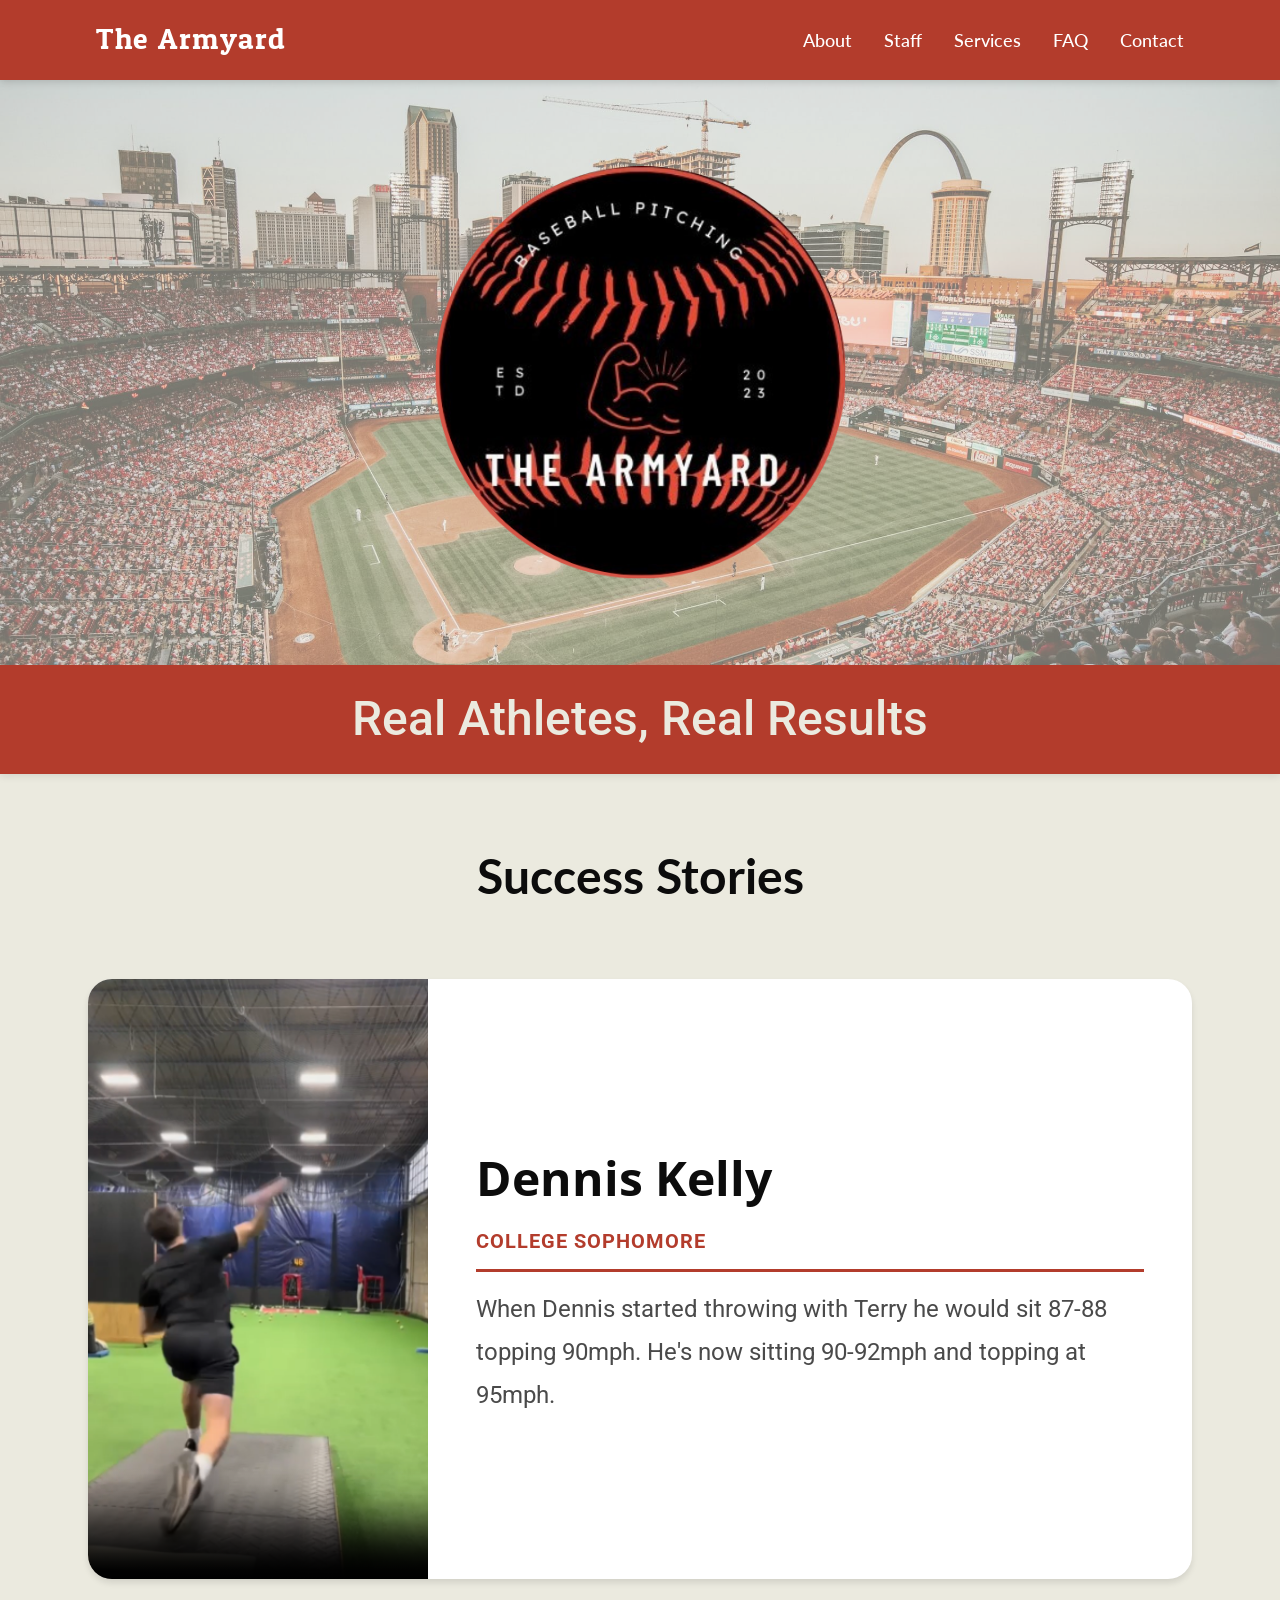
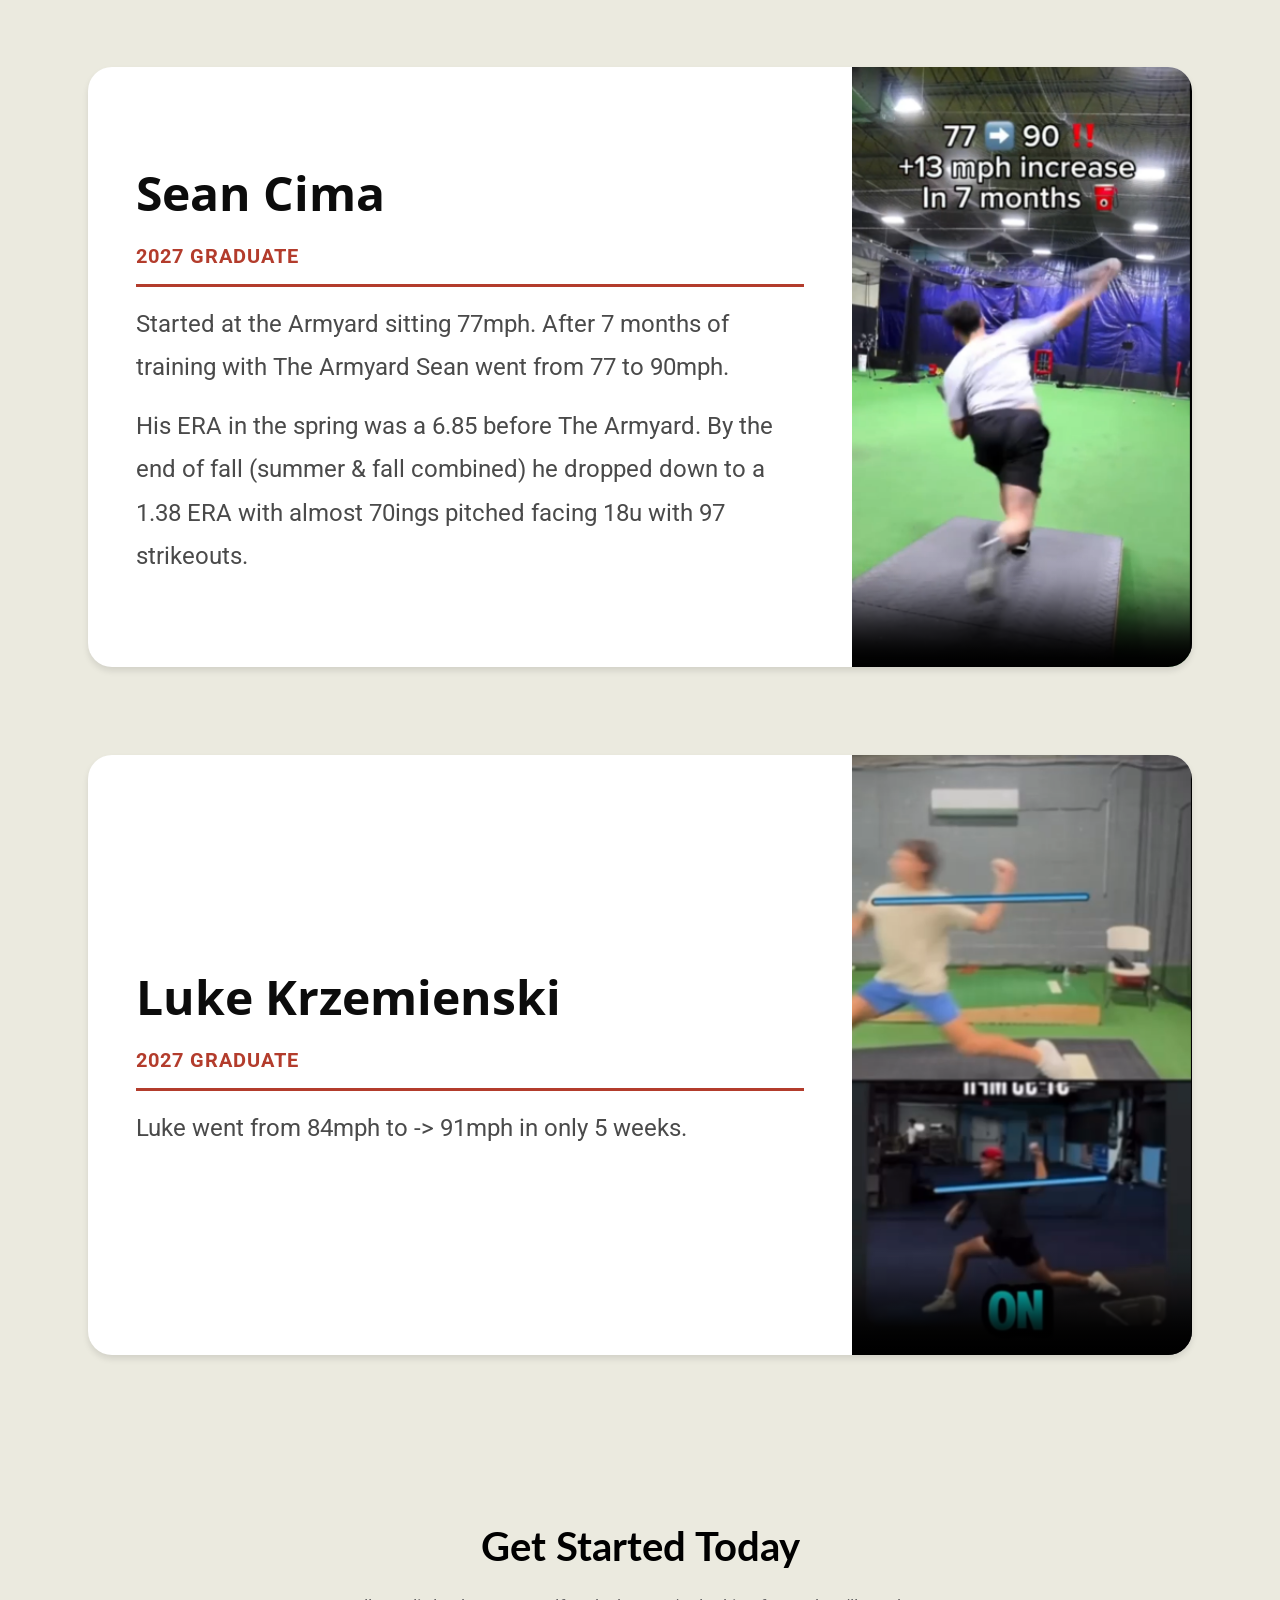
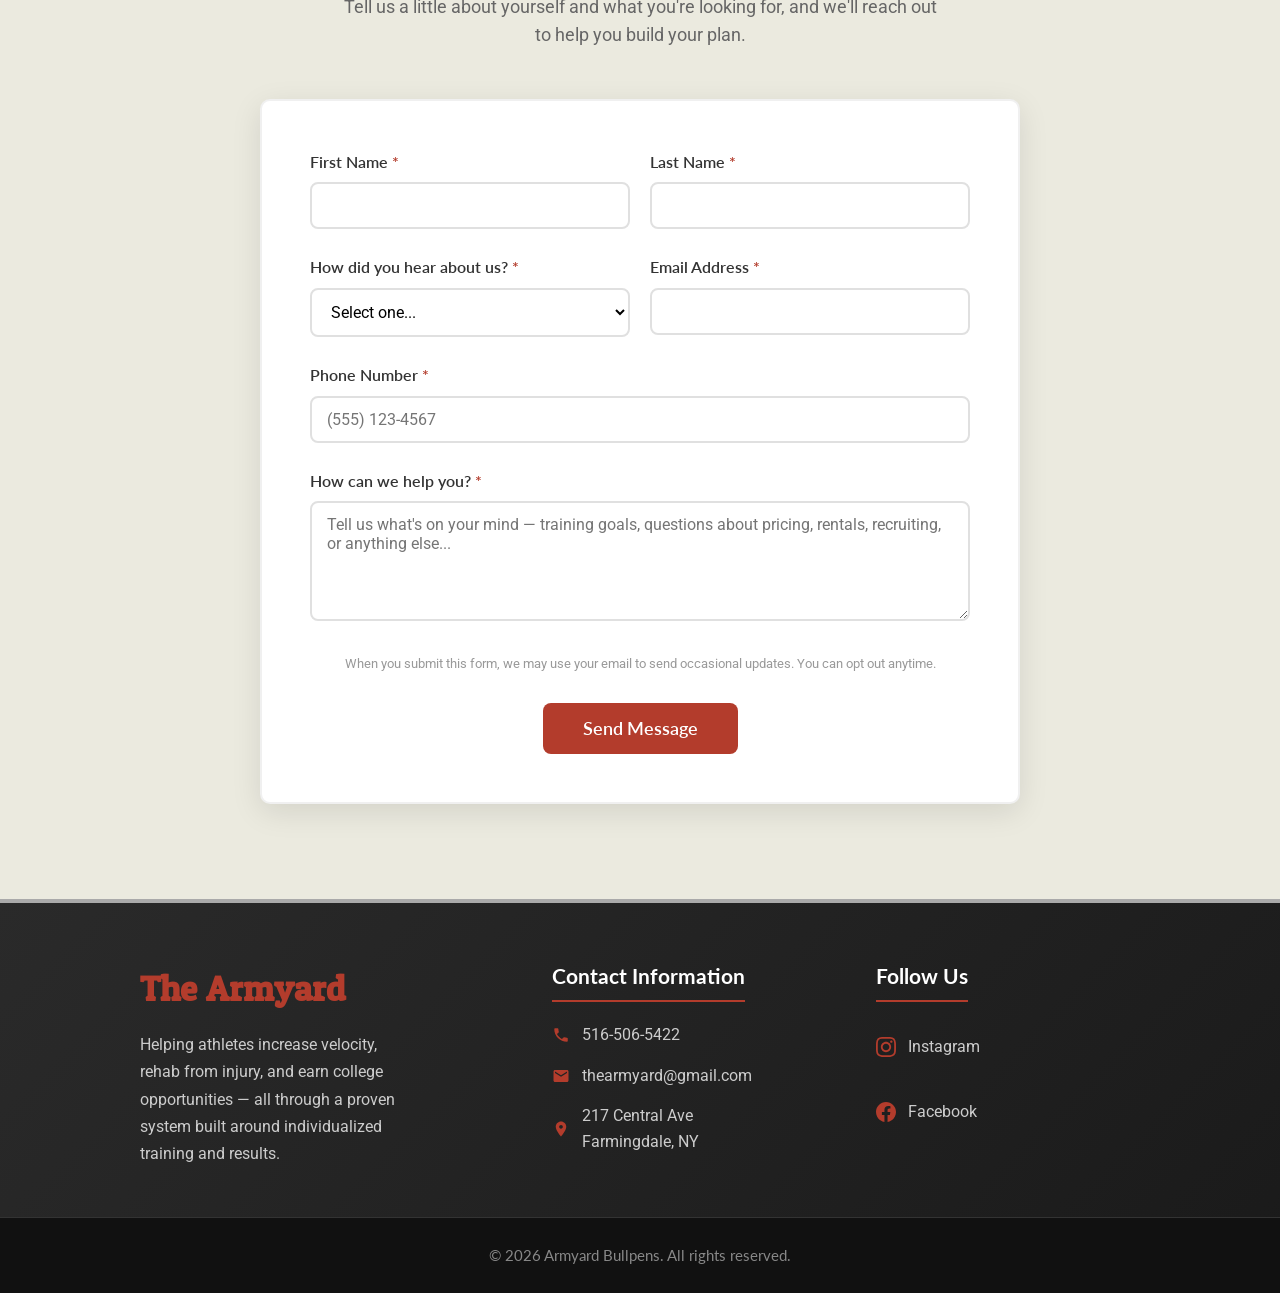
==== index.html @ d5728d70 "updated homepage form to match contact page" ====
<!--
===========================================
HOME PAGE
===========================================
This is your main landing page.

Sections:
1. Hero - Big background image with logo (line 20)
2. Tagline - "Real Athletes, Real Results" (line 35)
3. Success Stories - Video testimonials (line 45)

To edit:
- Change hero background: Edit the background-image URL in styles.css (.hero-section)
- Change logo: Replace /static/images/armyard-logo.png
- Edit success stories: Find the story-card divs below
===========================================
-->

<!DOCTYPE html>
<html lang="en">
<head>
    <meta charset="UTF-8">
    <meta name="viewport" content="width=device-width, initial-scale=1.0">
    <title>The Armyard</title>
    <meta name="description" content="Real Athletes, Real Results - Helping athletes increase velocity, rehab from injury, and earn college opportunities.">
    
    <!-- Favicon -->
    <link rel="icon" type="image/png" href="images/armyard_logo_circle.png">
    <!-- For older browsers -->
    <link rel="shortcut icon" type="image/x-icon" href="images/armyard_logo_circle.png">

    <!-- Google Fonts -->
    <link rel="preconnect" href="https://fonts.googleapis.com">
    <link rel="preconnect" href="https://fonts.gstatic.com" crossorigin>
    <link href="https://fonts.googleapis.com/css2?family=Lato:wght@400;700&family=Open+Sans:wght@400;700&family=Roboto:wght@400;700&family=Odor+Mean+Chey&display=swap" rel="stylesheet">
    
    <!-- Main Stylesheet -->
    <link rel="stylesheet" href="styles.css">
    
</head>
<body>
    <!-- ===========================================
         HEADER / NAVIGATION
         =========================================== -->
    <header class="header">
        <div class="header-container">
            <!-- Logo - Click to go home -->
            <a href="/" class="header-logo">
                <span class="header-logo-text">The Armyard</span>
            </a>
            
            <!-- Mobile Menu Button (hamburger) -->
            <button class="mobile-menu-btn" id="mobile-menu-btn" aria-label="Toggle menu">
                <span class="hamburger-line"></span>
                <span class="hamburger-line"></span>
                <span class="hamburger-line"></span>
            </button>
            
            <!-- Navigation Links -->
            <nav class="nav-menu" id="nav-menu">
                
                <a href="/" class="nav-link-home active">Home</a>
                <a href="/about" class="nav-link">About</a>
                <a href="/staff" class="nav-link">Staff</a>
                <a href="/services" class="nav-link">Services</a>
                <a href="/faqs" class="nav-link">FAQ</a>
                <a href="/contact" class="nav-link">Contact</a>
            </nav>
        </div>
    </header>

    <main>
        <!-- ===========================================
         HERO SECTION
         Big background image with centered logo
         =========================================== -->
        <section class="hero-section">
            <div class="hero-background"></div>
            <div class="hero-content">
                <img 
                    src="images/armyard_logo_circle.png" 
                    alt="The Armyard Logo" 
                    class="hero-logo"
                >
            </div>
        </section>

        <!-- ===========================================
            TAGLINE SECTION
            =========================================== -->
        <section class="tagline-section">
            <h2 class="tagline">Real Athletes, Real Results</h2>
        </section>

        <!-- ===========================================
            SUCCESS STORIES
            Video testimonials from athletes
            =========================================== -->
        <section class="success-stories">
            <h2 class="section-title">Success Stories</h2>
            
            <!-- STORY CARD 1 - Dennis Kelly -->
            <article class="story-card">
                <!-- Video (9:16 vertical format) -->
                <div class="story-video">
                    <div class="story-video-wrapper">
                        <video 
                            controls 
                            playsinline
                            poster="images/dennis_thumbnail.PNG"
                        >
                            <source src="videos/dennis_kelly_vid.mp4" type="video/mp4">
                            Your browser does not support video.
                        </video>
                    </div>
                </div>
                
                <!-- Story Content -->
                <div class="story-content">
                    <h3 class="story-name">Dennis Kelly</h3>
                    <span class="story-achievement">College Sophomore</span>
                    <div class="story-description">
                        <p>
                            When Dennis started throwing with Terry he would sit 87-88 topping 90mph. He's now sitting 90-92mph and topping at 95mph.
                        </p>
                    </div>
                </div>
            </article>

            <!-- STORY CARD 2 - Sean Cima (reversed layout) -->
            <article class="story-card story-card-reversed">
                <!-- Video -->
                <div class="story-video">
                    <div class="story-video-wrapper">
                        <video 
                            controls 
                            playsinline
                            poster="images/sean_thumbnail.PNG"
                        >
                            <source src="videos/sean_cima_vid.mp4" type="video/mp4">
                            Your browser does not support video.
                        </video>
                    </div>
                </div>
                
                <!-- Story Content -->
                <div class="story-content">
                    <h3 class="story-name">Sean Cima</h3>
                    <span class="story-achievement">2027 Graduate</span>
                    <div class="story-description">
                        <p>
                            Started at the Armyard sitting 77mph. After 7 months of training with The Armyard Sean went from 77 to 90mph. 
                        </p>
                        <p>
                            His ERA in the spring was a 6.85 before The Armyard. By the end of fall (summer & fall combined) he dropped down to a 1.38 ERA with almost 70ings pitched facing 18u with 97 strikeouts.
                        </p>
                    </div>
                </div>
            </article>

            <!-- STORY CARD 3 - Luke Krzemienski (reversed layout) -->
            <article class="story-card story-card-reversed">
                <!-- Video -->
                <div class="story-video">
                    <div class="story-video-wrapper">
                        <video 
                            controls 
                            playsinline
                            poster="images/luke_thumbnail.PNG"
                        >
                            <source src="videos/luke_krizo_vid.mp4" type="video/mp4">
                            Your browser does not support video.
                        </video>
                    </div>
                </div>
                
                <!-- Story Content -->
                <div class="story-content">
                    <h3 class="story-name">Luke Krzemienski</h3>
                    <span class="story-achievement">2027 Graduate</span>
                    <div class="story-description">
                        <p>
                            Luke went from 84mph to -> 91mph in only 5 weeks.
                        </p>
                    </div>
                </div>
            </article>

            <!-- 
            ===========================================
            TO ADD MORE STORIES:
            Copy one of the story-card articles above and paste it here.
            Change the video source, poster image, name, achievement, and description.
            Use class="story-card" for video on left, or 
            class="story-card story-card-reversed" for video on right.
            ===========================================
            -->

        </section>

        <!-- ===========================================
            GET STARTED / INTAKE FORM
            Collects the athlete's info, how they heard
            about us, and what they're looking for.
            Submissions go to your email via Web3Forms
            (same setup as the Contact page).

            PREFER A REAL GOOGLE FORM INSTEAD?
            1. In Google Forms, click Send > the < > (embed) tab
            2. Copy the <iframe ...></iframe> code Google gives you
            3. Delete the <form class="contact-form"> ... </form>
               block below and paste your iframe there instead.
            =========================================== -->
        <section class="home-intake" id="get-started">
            <div class="main-contact">
                <div class="contact-header">
                    <h1>Get Started Today</h1>
                    <p>Tell us a little about yourself and what you're looking for, and we'll reach out to help you build your plan.</p>
                </div>

                <!-- Feedback message shows here after submitting -->
                <div id="home-message-container"></div>

                <form class="contact-form" id="homeIntakeForm" method="POST">
                    <!-- Web3Forms access key -->
                    <input type="hidden" name="access_key" value="eb6d9dd3-7c84-40ba-8ceb-f4674432c825">
                    <!-- Honeypot spam trap (leave empty) -->
                    <input type="checkbox" name="botcheck" style="display:none;" tabindex="-1" autocomplete="off">

                    <div class="form-row">
                        <div class="form-group">
                            <label for="home-firstName">First Name <span class="required">*</span></label>
                            <input type="text" id="home-firstName" name="firstName" required>
                        </div>
                        <div class="form-group">
                            <label for="home-lastName">Last Name <span class="required">*</span></label>
                            <input type="text" id="home-lastName" name="lastName" required>
                        </div>
                    </div>

                    <div class="form-row">
                        <div class="form-group">
                            <label for="home-hearAbout">How did you hear about us? <span class="required">*</span></label>
                            <select id="home-hearAbout" name="hearAbout" required>
                                <option value="" disabled selected>Select one...</option>
                                <option value="Instagram">Instagram</option>
                                <option value="Facebook">Facebook</option>
                                <option value="TikTok">TikTok</option>
                                <option value="Google Search">Google Search</option>
                                <option value="Referral / Word of Mouth">Referral / Word of Mouth</option>
                                <option value="Current or Former Client">Current or Former Client</option>
                                <option value="Other">Other</option>
                            </select>
                        </div>
                        <div class="form-group">
                            <label for="home-email">Email Address <span class="required">*</span></label>
                            <input type="email" id="home-email" name="email" required>
                        </div>
                    </div>

                    <div class="form-group full-width">
                        <label for="home-phone">Phone Number <span class="required">*</span></label>
                        <input type="tel" id="home-phone" name="phone" placeholder="(555) 123-4567" pattern="\([0-9]{3}\)\s[0-9]{3}-[0-9]{4}" required>
                    </div>

                    <div class="form-group full-width">
                        <label for="home-message">How can we help you? <span class="required">*</span></label>
                        <textarea id="home-message" name="message" placeholder="Tell us what's on your mind — training goals, questions about pricing, rentals, recruiting, or anything else..." required></textarea>
                    </div>

                    <p class="form-disclaimer">When you submit this form, we may use your email to send occasional updates. You can opt out anytime.</p>

                    <button type="submit" id="home-submitBtn" class="submit-btn">Send Message</button>
                </form>
            </div>
        </section>
    </main>

    <!-- ===========================================
         FOOTER
         =========================================== -->
    <footer class="footer">
            <div class="footer-content">
                <div class="footer-section">
                    <h3 class="footer-logo">The Armyard</h3>
                    <p class="footer-description">Helping athletes increase velocity, rehab from injury, and earn college opportunities — all through a proven system built around individualized training and results.</p>
                </div>
                
                <div class="footer-section">
                    <h4>Contact Information</h4>
                    <div class="contact-info">
                        <div class="contact-item">
                            <svg viewBox="0 0 24 24" fill="currentColor">
                                <a href="tel:516-506-5422">
                                    <path d="M6.62 10.79c1.44 2.83 3.76 5.14 6.59 6.59l2.2-2.2c.27-.27.67-.36 1.02-.24 1.12.37 2.33.57 3.57.57.55 0 1 .45 1 1V20c0 .55-.45 1-1 1-9.39 0-17-7.61-17-17 0-.55.45-1 1-1h3.5c.55 0 1 .45 1 1 0 1.25.2 2.45.57 3.57.11.35.03.74-.25 1.02l-2.2 2.2z"/>
                                </a>
                            </svg>
                            <span><a href="tel:516-506-5422">516-506-5422</a></span>
                        </div>
                        <div class="contact-item">
                            <svg viewBox="0 0 24 24" fill="currentColor">
                                <path d="M20 4H4c-1.1 0-1.99.9-1.99 2L2 18c0 1.1.9 2 2 2h16c1.1 0 2-.9 2-2V6c0-1.1-.9-2-2-2zm0 4l-8 5-8-5V6l8 5 8-5v2z"/>
                            </svg>
                            <span>thearmyard@gmail.com</span>
                        </div>
                        <div class="contact-item">
                            <svg viewBox="0 0 24 24" fill="currentColor">
                                <path d="M12 2C8.13 2 5 5.13 5 9c0 5.25 7 13 7 13s7-7.75 7-13c0-3.87-3.13-7-7-7zm0 9.5c-1.38 0-2.5-1.12-2.5-2.5s1.12-2.5 2.5-2.5 2.5 1.12 2.5 2.5-1.12 2.5-2.5 2.5z"/>
                            </svg>
                            <span>217 Central Ave<br>Farmingdale, NY</span>
                        </div>
                    </div>
                </div>
                
                <div class="footer-section">
                    <h4>Follow Us</h4>
                    <div class="social-links">
                        <a href="https://www.instagram.com/armyard_" class="social-link" aria-label="Follow us on Instagram">
                            <svg viewBox="0 0 24 24" fill="currentColor">
                                <path d="M12 2.163c3.204 0 3.584.012 4.85.07 3.252.148 4.771 1.691 4.919 4.919.058 1.265.069 1.645.069 4.849 0 3.205-.012 3.584-.069 4.849-.149 3.225-1.664 4.771-4.919 4.919-1.266.058-1.644.07-4.85.07-3.204 0-3.584-.012-4.849-.07-3.26-.149-4.771-1.699-4.919-4.92-.058-1.265-.07-1.644-.07-4.849 0-3.204.013-3.583.07-4.849.149-3.227 1.664-4.771 4.919-4.919 1.266-.057 1.645-.069 4.849-.069zm0-2.163c-3.259 0-3.667.014-4.947.072-4.358.2-6.78 2.618-6.98 6.98-.059 1.281-.073 1.689-.073 4.948 0 3.259.014 3.668.072 4.948.2 4.358 2.618 6.78 6.98 6.98 1.281.058 1.689.072 4.948.072 3.259 0 3.668-.014 4.948-.072 4.354-.2 6.782-2.618 6.979-6.98.059-1.28.073-1.689.073-4.948 0-3.259-.014-3.667-.072-4.947-.196-4.354-2.617-6.78-6.979-6.98-1.281-.059-1.69-.073-4.949-.073zm0 5.838c-3.403 0-6.162 2.759-6.162 6.162s2.759 6.163 6.162 6.163 6.162-2.759 6.162-6.163c0-3.403-2.759-6.162-6.162-6.162zm0 10.162c-2.209 0-4-1.79-4-4 0-2.209 1.791-4 4-4s4 1.791 4 4c0 2.21-1.791 4-4 4zm6.406-11.845c-.796 0-1.441.645-1.441 1.44s.645 1.44 1.441 1.44c.795 0 1.439-.645 1.439-1.44s-.644-1.44-1.439-1.44z"/>
                            </svg>
                            Instagram
                        </a>
                        <a href="https://www.facebook.com/arm.yard#" class="social-link" aria-label="Follow us on Facebook">
                            <svg viewBox="0 0 24 24" fill="currentColor">
                                <path d="M24 12.073c0-6.627-5.373-12-12-12s-12 5.373-12 12c0 5.99 4.388 10.954 10.125 11.854v-8.385H7.078v-3.47h3.047V9.43c0-3.007 1.792-4.669 4.533-4.669 1.312 0 2.686.235 2.686.235v2.953H15.83c-1.491 0-1.956.925-1.956 1.874v2.25h3.328l-.532 3.47h-2.796v8.385C19.612 23.027 24 18.062 24 12.073z"/>
                            </svg>
                            Facebook
                        </a>
                    </div>
                </div>
            </div>
            
            <div class="footer-bottom">
                <p>&copy; 2026 Armyard Bullpens. All rights reserved.</p>
            </div>
    </footer>

    <!-- Main JavaScript -->
    <script src="js/main.js"></script>

    <!-- ===========================================
         HOMEPAGE INTAKE FORM SCRIPT
         Handles phone formatting + submission.
         (If you swap in a Google Form iframe, this
         script can be safely deleted.)
         =========================================== -->
    <script>
        (function () {
            const form = document.getElementById('homeIntakeForm');
            if (!form) return;

            // Phone number formatting
            const phoneInput = document.getElementById('home-phone');
            phoneInput.addEventListener('input', function (e) {
                let value = e.target.value.replace(/\D/g, '');
                let formattedValue = '';
                if (value.length > 0) {
                    if (value.length <= 3) {
                        formattedValue = `(${value}`;
                    } else if (value.length <= 6) {
                        formattedValue = `(${value.slice(0, 3)}) ${value.slice(3)}`;
                    } else {
                        formattedValue = `(${value.slice(0, 3)}) ${value.slice(3, 6)}-${value.slice(6, 10)}`;
                    }
                }
                e.target.value = formattedValue;
            });

            function showMessage(message, isSuccess = true) {
                const container = document.getElementById('home-message-container');
                container.innerHTML = `
                    <div style="
                        padding: 1rem;
                        border-radius: 8px;
                        margin-bottom: 1rem;
                        font-weight: 500;
                        ${isSuccess ?
                            'background: #d4edda; color: #155724; border: 1px solid #c3e6cb;' :
                            'background: #f8d7da; color: #721c24; border: 1px solid #f5c6cb;'}
                    ">${message}</div>`;
                container.scrollIntoView({ behavior: 'smooth', block: 'center' });
                if (isSuccess) {
                    setTimeout(() => container.innerHTML = '', 6000);
                }
            }

            form.addEventListener('submit', async function (e) {
                e.preventDefault();

                const submitBtn = document.getElementById('home-submitBtn');
                const originalText = submitBtn.textContent;
                submitBtn.disabled = true;
                submitBtn.textContent = 'Sending...';
                submitBtn.style.opacity = '0.7';

                const firstName = document.getElementById('home-firstName').value.trim();
                const lastName = document.getElementById('home-lastName').value.trim();

                const payload = {
                    access_key: "eb6d9dd3-7c84-40ba-8ceb-f4674432c825",
                    subject: `New Homepage Inquiry from ${firstName} ${lastName}`,
                    from_name: "The Armyard Website",
                    firstName: firstName,
                    lastName: lastName,
                    email: document.getElementById('home-email').value.trim(),
                    phone: document.getElementById('home-phone').value,
                    hearAbout: document.getElementById('home-hearAbout').value,
                    message: document.getElementById('home-message').value.trim()
                };

                try {
                    const response = await fetch("https://api.web3forms.com/submit", {
                        method: "POST",
                        headers: { "Content-Type": "application/json" },
                        body: JSON.stringify(payload)
                    });
                    const result = await response.json();
                    if (result.success) {
                        showMessage("Thanks! We got your info and will be in touch soon.", true);
                        form.reset();
                    } else {
                        showMessage("Something went wrong. Please try again or call us at 516-506-5422.", false);
                    }
                } catch (err) {
                    console.error(err);
                    showMessage("Network error. Please try again later or call us at 516-506-5422.", false);
                }

                submitBtn.disabled = false;
                submitBtn.textContent = originalText;
                submitBtn.style.opacity = '1';
            });
        })();
    </script>
</body>
</html>
---- styles.css ----
/* ===========================================
   THE ARMYARD - MAIN STYLESHEET
   ===========================================
   
   This file contains all the custom styles for the site.
   It's organized into sections so you can easily find what you need.
   
   TABLE OF CONTENTS:
   1. Colors & Variables
   2. Base Styles & Reset
   3. Header & Navigation
   4. Hero Section
   5. Tagline Section
   6. Success Stories
   7. Story Cards
   8. Footer
   9. About Page
   10. Services Page
   11. Merch Page
   12. Contact Page
   13. Responsive Styles
   
=========================================== */
 
 
/* ===========================================
   1. COLORS & VARIABLES
   
   Change these to update colors site-wide
=========================================== */
:root {
  /* Main brand colors */
  --armyard-red: #b33c2c;
  --armyard-cream: #EBEADF;
  
  /* Text colors */
  --text-dark: #0c0c0c;
  --text-gray: #4a4a4a;
  --text-light-gray: #9ca3af;
  --text-lighter-gray: #cccccc;
  --text-light: #ffffff;
  
  /* Background colors */
  --bg-dark: #2a2a2a;
  --bg-darker: #1a1a1a;
  --bg-darkest: #0c0c0c;
}
 
 
/* ===========================================
   2. BASE STYLES & RESET
=========================================== */
* {
  margin: 0;
  padding: 0;
  box-sizing: border-box;
}
 
html {
  scroll-behavior: smooth;
}
 
body {
  font-family: 'Roboto', sans-serif;
  background-color: var(--armyard-cream);
  color: var(--text-dark);
  line-height: 1.6;
}
 
img {
  max-width: 100%;
  height: auto;
}
 
a {
  color: inherit;
  text-decoration: none;
}
 
 
/* ===========================================
   3. HEADER & NAVIGATION
=========================================== */
.header {
  width: 100%;
  background-color: var(--armyard-red);
  box-shadow: 0 2px 8px rgba(0, 0, 0, 0.15);
  position: sticky;
  top: 0;
  z-index: 50;
}
 
.header-container {
  display: flex;
  align-items: center;
  justify-content: space-between;
  padding: 1rem;
  max-width: 1400px;
  margin: 0 auto;
}
 
.header-logo {
  position: relative;
  display: flex;
  align-items: center;
  margin-top: .225em;
  gap: 0.75rem;
  color: white;
  text-decoration: none;
  transition: opacity 0.2s;
}
 
.header-logo::after {
  display: none;
}
 
/*.header-logo:hover {
  opacity: 0.9;
}
 
.header-logo img {
  width: 40px;
  height: 40px;
  border-radius: 50%;
}*/
 
.header-logo-text {
  font-size: 1.5rem;
  font-family: 'Odor Mean Chey', serif;
  letter-spacing: 0.05em;
}
 
/* Mobile Menu Button (hamburger) */
.mobile-menu-btn {
  display: flex;
  flex-direction: column;
  justify-content: center;
  align-items: center;
  gap: 5px;
  padding: 0.5rem;
  background: none;
  border: none;
  cursor: pointer;
  z-index: 100;
}
 
.hamburger-line {
  display: block;
  width: 28px;
  height: 3px;
  background: white;
  border-radius: 2px;
  transition: all 0.3s;
}
 
/* Hamburger animation when menu is open */
.mobile-menu-btn.active .hamburger-line:nth-child(1) {
  transform: rotate(45deg) translate(6px, 6px);
}
 
.mobile-menu-btn.active .hamburger-line:nth-child(2) {
  opacity: 0;
}
 
.mobile-menu-btn.active .hamburger-line:nth-child(3) {
  transform: rotate(-45deg) translate(6px, -6px);
}
 
/* Navigation Menu */
.nav-menu {
  display: none;
  position: absolute;
  top: 100%;
  left: 0;
  right: 0;
  background-color: var(--armyard-red);
  flex-direction: column;
  align-items: center;
  padding: 1rem 0 2rem;
  box-shadow: 0 4px 6px rgba(0, 0, 0, 0.1);
  border-top: 3px solid var(--armyard-cream);
}
 
.nav-menu.active {
  display: flex;
}
 
.nav-link {
  position: relative;
  color: white;
  font-size: 1.25rem;
  font-weight: 500;
  font-family: 'Lato', sans-serif;
  text-decoration: none;
  padding: 0.75rem 1.5rem;
  transition: opacity 0.2s;
}
 
.nav-link-home {
  color: white;
  font-size: 1.25rem;
  font-weight: 500;
  font-family: 'Lato', sans-serif;
  text-decoration: none;
  padding: 0.75rem 1.5rem;
  transition: opacity 0.2s;
  display: inline !important; /* show "Home" nav-btn for mobile view */
}
 
.nav-link::after {
  display: none
}
 
.nav-link:hover::after {
  width: 100%;
}
 
 
/* ===========================================
   4. HERO SECTION
=========================================== */
.hero-section {
  position: relative;
  width: 100%;
  height: 45vh;
  min-height: 300px;
}
 
.hero-background {
  position: absolute;
  top: 0;
  left: 0;
  right: 0;
  bottom: 0;
  background-image: url("../images/busch_stadium.jpg");
  background-size: cover;
  background-position: center;
  /*background-attachment: fixed;*/
  opacity: 0.5;
}
 
.hero-content {
  position: absolute;
  top: 0;
  left: 0;
  right: 0;
  bottom: 0;
  display: flex;
  align-items: center;
  justify-content: center;
}
 
.hero-logo {
  width: 14rem;
  height: 14rem;
  object-fit: contain;
}
 
 
/* ===========================================
   5. TAGLINE SECTION
=========================================== */
.tagline-section {
  background-color: var(--armyard-red);
  padding: 1rem 0;
  box-shadow: 0 2px 8px rgba(0, 0, 0, 0.1);
}
 
.tagline {
  text-align: center;
  font-size: 1.75rem;
  font-weight: 500;
  font-family: 'Roboto', sans-serif;
  color: var(--armyard-cream);
  margin: 0;
}
 
 
/* ===========================================
   6. SUCCESS STORIES SECTION
=========================================== */
.success-stories {
  width: 100%;
  max-width: 95%;
  margin: 0 auto;
  padding: 3rem 1rem;
}
 
.section-title {
  text-align: center;
  font-size: 2.5rem;
  font-weight: bold;
  color: var(--text-dark);
  margin-bottom: 2.25rem;
  font-family: 'Lato', sans-serif;
}
 
 
/* ===========================================
   7. STORY CARDS
=========================================== */
.story-card {
  display: flex;
  flex-direction: column;
  background: white;
  border-radius: 1rem;
  overflow: hidden;
  box-shadow: 0 4px 6px rgba(0, 0, 0, 0.1);
  transition: box-shadow 0.3s;
  margin-bottom: 5.5rem;
}
 
.story-card:last-child {
  margin-bottom: 0;
}
 
.story-card:hover {
  box-shadow: 0 8px 25px rgba(0, 0, 0, 0.15);
}
 
/* Video container */
.story-video {
  position: relative;
  width: 100%;
}
 
.story-video-wrapper {
  position: relative;
  width: 100%;
  aspect-ratio: 9 / 16;
  max-height: 400px;
}
 
.story-video-wrapper video {
  position: absolute;
  top: 0;
  left: 0;
  width: 100%;
  height: 100%;
  object-fit: cover;
}
 
/* Story content */
.story-content {
  flex: 1;
  padding: 1.25rem;
  display: flex;
  flex-direction: column;
  justify-content: center;
}
 
.story-name {
  font-size: 1.5rem;
  font-weight: bold;
  color: var(--text-dark);
  margin: 0 0 0.5rem 0;
  font-family: 'Open Sans', sans-serif;
}
 
.story-achievement {
  display: inline-block;
  font-size: 1rem;
  color: var(--armyard-red);
  font-weight: bold;
  text-transform: uppercase;
  letter-spacing: 0.05em;
  padding-bottom: 0.75rem;
  margin-bottom: 1rem;
  border-bottom: 3px solid var(--armyard-red);
}
 
.story-description {
  color: var(--text-gray);
  font-size: 1.125rem;
  line-height: 1.7;
}
 
.story-description p {
  margin: 0 0 1rem 0;
}
 
.story-description p:last-child {
  margin-bottom: 0;
}
 
 
/* ===========================================
   8. FOOTER
=========================================== */
 
.footer {
  background: linear-gradient(135deg, #2a2a2a 0%, #1a1a1a 100%);
  color: #fff;
  padding: 40px 0 0 0;
  position: relative;
}
 
.footer::before {
  content: '';
  position: absolute;
  top: 0;
  left: 0;
  right: 0;
  height: 4px;
  background: rgb(170, 170, 170);
}
 
.footer-content {
  max-width: 1200px;
  margin: 0 auto;
  display: grid;
  grid-template-columns: 1fr;
  gap: 40px;
  padding: 0 20px;
  align-items: start;
}
 
.footer-section {
  display: flex;
  flex-direction: column;
  align-items: center;
}
 
.footer-logo {
  font-family: 'Odor Mean Chey', serif;
  font-size: 2em;
  color: #b33c2c;
  margin-bottom: 15px;
  line-height: 1.2;
  text-align: center;
}
 
.footer-description {
  color: #cccccc;
  line-height: 1.7;
  font-size: 1em;
  margin: 0 auto;
  max-width: 100%;
  text-align: center;
}
 
.footer-section h4 {
  color: #ffffff;
  font-size: 1.3em;
  margin-bottom: 20px;
  font-family: 'Lato', sans-serif;
  font-weight: 700;
  position: relative;
  padding-bottom: 10px;
  text-align: center;
}
 
.footer-section h4::after {
  content: '';
  position: absolute;
  bottom: 0;
  left: 50%;
  transform: translateX(-50%);
  width: 100%;
  height: 2px;
  background: #b33c2c;
}
 
.contact-info {
  display: flex;
  flex-direction: column;
  gap: 15px;
  align-items: center;
}
 
.contact-item {
  display: flex;
  align-items: center;
  gap: 12px;
  color: #cccccc;
  transition: color 0.3s ease;
  user-select: none;
  text-align: center;
}
 
.contact-item svg {
  width: 18px;
  height: 18px;
  color: #b33c2c;
  flex-shrink: 0;
}
 
.social-links {
  display: flex;
  flex-direction: column;
  gap: 15px;
  align-items: center;
}
 
.social-link {
  display: flex;
  align-items: center;
  justify-content: center;
  gap: 12px;
  color: #cccccc;
  text-decoration: none;
  padding: 12px 20px;
  transition: all 0.3s ease;
  border-radius: 8px;
  background: rgba(255, 255, 255, 0.05);
  width: 200px;
}
 
.social-link svg {
  width: 20px;
  height: 20px;
  color: #b33c2c;
  transition: transform 0.3s ease;
}
 
.footer-bottom {
  margin-top: 30px;
  padding: 20px 0;
  background: #111111;
  text-align: center;
  border-top: 1px solid #333333;
}
 
.footer-bottom p {
  color: #888888;
  font-size: 0.9em;
  margin: 0;
  font-family: 'Lato', sans-serif;
  padding: 0 20px;
}
 
 
/* ===========================================
   9. ABOUT PAGE
=========================================== */
.about-hero {
  padding: 2rem 1rem;
}
 
.about-hero-card {
  max-width: 1100px;
  margin: 0 auto;
  background: white;
  border-radius: 1rem;
  box-shadow: 0 10px 40px rgba(0, 0, 0, 0.1);
  overflow: hidden;
  display: flex;
  flex-direction: column;
}
 
/* About Image */
.about-hero-image {
  position: relative;
  width: 100%;
  aspect-ratio: 4/5;
  max-height: 400px;
}
 
.about-hero-image img {
  width: 100%;
  height: 100%;
  object-fit: cover;
}
 
.about-hero-overlay {
  position: absolute;
  bottom: 0;
  left: 0;
  right: 0;
  padding: 1.5rem;
  background: linear-gradient(to top, rgba(0,0,0,0.7), transparent);
}
 
.about-hero-name {
  font-size: 2rem;
  font-weight: bold;
  color: white;
  margin: 0;
  font-family: 'Open Sans', sans-serif;
}
 
/* About Info */
.about-hero-info {
  padding: 1.5rem;
}
 
.about-hero-text {
  margin-bottom: 1.5rem;
}
 
.about-hero-name-desktop {
  display: none;
  font-size: 2.5rem;
  font-weight: bold;
  color: var(--text-dark);
  margin: 0 0 0.5rem 0;
  font-family: 'Open Sans', sans-serif;
}
 
.about-hero-title {
  font-size: 1.125rem;
  color: var(--armyard-red);
  font-weight: 600;
  margin: 0 0 0.25rem 0;
}
 
.about-hero-location {
  font-size: 1rem;
  color: #6b7280;
  margin: 0 0 1rem 0;
  text-decoration: underline;
}
 
.about-hero-tagline {
  background: rgba(235, 234, 223, 0.5);
  border-radius: 0.75rem;
  padding: 1.25rem;
  border-left: 4px solid var(--armyard-red);
  color: var(--text-gray);
  font-size: 1rem;
  line-height: 1.7;
  margin: 0;
}
 
/* Stats */
.about-stats {
  display: grid;
  grid-template-columns: repeat(3, 1fr);
  gap: 0.75rem;
}
 
.stat-box {
  text-align: center;
  padding: 0.75rem;
  background: #f9fafb;
  border-radius: 0.75rem;
}
 
.stat-number {
  display: block;
  font-size: 1.5rem;
  font-weight: bold;
  color: var(--armyard-red);
}
 
.stat-label {
  display: block;
  font-size: 0.75rem;
  color: #6b7280;
  margin-top: 0.25rem;
}
 
 
/* About Story Section */
.about-story {
  padding: 0 1rem 3rem;
}
 
.about-story-container {
  max-width: 900px;
  margin: 0 auto;
  background: var(--armyard-red);
  border-radius: 1rem;
  padding: 2rem 1.5rem;
  box-shadow: 0 10px 40px rgba(0, 0, 0, 0.1);
}
 
.about-story-title {
  font-size: 1.5rem;
  font-weight: bold;
  color: var(--armyard-cream);
  text-align: center;
  margin: 0 0 1.5rem 0;
  padding-bottom: 1rem;
  border-bottom: 3px solid rgba(235, 234, 223, 0.3);
  font-family: 'Open Sans', sans-serif;
}
 
.about-story-text {
  margin-bottom: 2rem;
}
 
.about-story-text p {
  text-indent: 2em;
  color: var(--armyard-cream);
  font-size: 1rem;
  line-height: 1.7;
  margin: 0 0 1rem 0;
}
 
.about-story-text p:last-child {
  margin-bottom: 0;
}
 
/* Credentials */
.about-credentials {
  padding-top: 1.5rem;
  border-top: 1px solid rgba(235, 234, 223, 0.2);
  margin-bottom: 2rem;
}
 
.credentials-title,
.experience-title {
  font-size: 1.125rem;
  font-weight: bold;
  color: var(--armyard-cream);
  text-align: center;
  margin: 0 0 1rem 0;
  font-family: 'Open Sans', sans-serif;
}
 
.credentials-tags {
  display: flex;
  flex-wrap: wrap;
  justify-content: center;
  gap: 0.75rem;
}
 
.credential-tag {
  padding: 0.5rem 1rem;
  background: rgba(235, 234, 223, 0.1);
  border: 1px solid rgba(235, 234, 223, 0.3);
  border-radius: 9999px;
  color: var(--armyard-cream);
  font-size: 0.875rem;
  font-weight: 500;
}
 
/* Experience */
.about-experience {
  padding-top: 1.5rem;
  border-top: 1px solid rgba(235, 234, 223, 0.2);
}
 
.experience-cards {
  display: flex;
  flex-direction: column;
  gap: 1rem;
}
 
.experience-card {
  background: rgba(235, 234, 223, 0.1);
  border-radius: 0.75rem;
  padding: 1rem 1.5rem;
  text-align: center;
}
 
.experience-team {
  display: block;
  color: var(--armyard-cream);
  font-size: 1.125rem;
  font-weight: bold;
}
 
.experience-role {
  display: block;
  color: rgba(235, 234, 223, 0.7);
  font-size: 0.875rem;
  margin-top: 0.25rem;
}
 
 
/* ===========================================
   10. SERVICES PAGE
=========================================== */
 
.services-overview {
  max-width: 800px;
  margin: 5% auto;
  padding: 20px;
  background: white;
  box-shadow: 0 4px 8px gray;
  border-radius: 15px;
  text-align: center;
}
 
.services-overview h1 {
  font-size: 2.5em;
  margin-top: 15px;
  margin-bottom: 10px;
  color: black;
}
 
/* Hide desktop elements on mobile */
.services-list {
  display: none;
}
 
.services-container {
  display: none;
}
 
/* Mobile Accordion - Show by default */
.services-accordion {
  display: block;
  margin-top: 30px;
  text-align: left;
}
 
.accordion-item {
  margin-bottom: 10px;
  border-radius: 10px;
  overflow: hidden;
  box-shadow: 0 2px 8px rgba(179, 60, 44, 0.15);
  background: white;
}
 
.accordion-header {
  background: white;
  color: #b33c2c;
  padding: 15px 20px;
  cursor: pointer;
  font-size: 1.2em;
  font-weight: 600;
  border: 2px solid transparent;
  transition: all 0.3s ease;
  display: flex;
  justify-content: space-between;
  align-items: center;
  user-select: none;
}
 
.accordion-header.active {
  background: #b33c2c;
  color: white;
  border-color: #b33c2c;
}
 
.accordion-icon {
  font-size: 1.2em;
  font-weight: bold;
  transition: transform 0.3s ease;
}
 
.accordion-header.active .accordion-icon {
  transform: rotate(180deg);
}
 
.accordion-content {
  max-height: 0;
  overflow: hidden;
  transition: max-height 0.3s ease;
  background: #f9f9f9;
}
 
.accordion-content.active {
  max-height: 500px;
}
 
.accordion-content.active.hittrax-content {
  max-height: 800px;
}
 
.accordion-body {
  padding: 20px 20px 15px 20px;
  color: #333;
  line-height: 1.6;
}
 
.accordion-body h4 {
  color: #b33c2c;
  font-size: 1.2em;
  margin-bottom: 10px;
  border-bottom: 1px solid #b33c2c;
  padding-bottom: 5px;
}
 
.accordion-body p {
  margin-bottom: 15px;
  color: #555;
  font-size: 1em;
}
 
.accordion-body ul {
  list-style: none;
  padding: 0;
}
 
.accordion-body li {
  padding: 4px 0;
  color: #666;
  position: relative;
  padding-left: 20px;
  font-size: 1em;
}
 
.accordion-body li:before {
  content: "✓";
  position: absolute;
  left: 0;
  color: #b33c2c;
  font-weight: bold;
}
 
.hittrax-image {
  width: 100%;
  max-width: 300px;
  height: auto;
  border-radius: 8px;
  margin: 15px 0;
  box-shadow: 0 2px 8px rgba(0, 0, 0, 0.1);
}
 
/* Contact Section */
.contact-section {
  background: #b33c2c;
  color: white;
  text-align: center;
  padding: 40px 15px;
  margin-top: 60px;
}
 
.contact-section h2 {
  font-size: 1.8em;
  margin-bottom: 15px;
  font-family: 'Lato', sans-serif;
}
 
.contact-section p {
  font-size: 1.1em;
  margin-bottom: 30px;
  opacity: 0.9;
}
 
.contact-info-button {
  display: flex;
  justify-content: center;
  align-items: center;
}
 
.contact-button {
  display: inline-block;
  background: white;
  color: #b33c2c;
  padding: 12px 25px;
  text-decoration: none;
  border-radius: 30px;
  max-width: 250px;
  font-weight: bold;
  font-size: 1.1em;
  transition: all 0.3s ease;
  box-shadow: 0 4px 12px rgba(0, 0, 0, 0.2);
}
 
 
/* ===========================================
   11. MERCH PAGE
=========================================== */
.page-wrapper {
  min-height: 100vh;
  display: flex;
  flex-direction: column;
}
 
.page-wrapper > main {
  flex: 1;
}
 
.merch-title {
  text-align: center;
  padding-top: 2rem;
  margin-bottom: 2.5rem;
}
 
.merch-title h1 {
  font-family: 'Lato', sans-serif;
  font-size: 2.5rem;
  font-weight: 700;
  color: var(--text-dark);
  margin: 0;
}
 
.merch-grid {
  display: flex;
  flex-direction: column;
  align-items: center;
  gap: 2.5rem;
  padding: 0 1rem 4rem;
}
 
.merch-item {
  display: flex;
  flex-direction: column;
  align-items: center;
  text-align: center;
}
 
.merch-item a {
  display: block;
  transition: transform 0.3s;
}
 
.merch-item a:hover {
  transform: scale(1.02);
}
 
.merch-item img {
  width: auto;
  height: 300px;
  border-radius: 1rem;
  box-shadow: 0 4px 15px rgba(0, 0, 0, 0.1);
}
 
 
/* ===========================================
   12. CONTACT PAGE
=========================================== */
.main-contact {
  max-width: 800px;
  margin: 0 auto;
  padding: 30px 20px;
}
 
.contact-header {
  text-align: center;
  margin-top: 60px;
  margin-bottom: 40px;
}
 
.contact-header h1 {
  font-family: 'Lato', sans-serif;
  font-size: 2.5em;
  color: black;
  margin-bottom: 20px;
  font-weight: 700;
}
 
.contact-header p {
  font-size: 1.1em;
  color: #666;
  max-width: 600px;
  margin: 0 auto;
  line-height: 1.7;
}
 
.contact-form {
  background: white;
  padding: 30px 20px;
  border-radius: 10px;
  box-shadow: 0 8px 30px rgba(0, 0, 0, 0.1);
  border: 2px solid #f0f0f0;
}
 
.contact-form input,
.contact-form textarea {
  cursor: url("data:image/svg+xml;utf8,%3Csvg xmlns='http://www.w3.org/2000/svg' width='24' height='24'%3E%3Cline x1='12' y1='4' x2='12' y2='20' stroke='black' stroke-width='1.5'/%3E%3Cline x1='8' y1='4' x2='16' y2='4' stroke='black' stroke-width='1.5'/%3E%3Cline x1='8' y1='20' x2='16' y2='20' stroke='black' stroke-width='1.5'/%3E%3C/svg%3E") 12 12, text;
}
 
.form-row {
  display: flex;
  flex-direction: column;
  gap: 0;
  margin-bottom: 0;
}
 
.form-group {
  flex: 1;
  margin-bottom: 30px;
}
 
.form-group.full-width {
  flex: none;
  width: 100%;
  margin-bottom: 30px;
}
 
.form-group label {
  display: block;
  margin-bottom: 12px;
  font-weight: 600;
  color: #333;
  font-family: 'Lato', sans-serif;
  font-size: 1.25em;
}
 
.form-group input,
.form-group textarea {
  width: 100%;
  padding: 16px 18px;
  border: 2px solid #e0e0e0;
  border-radius: 10px;
  font-size: 18px;
  font-family: 'Roboto', sans-serif;
  transition: border-color 0.3s ease;
}
 
.form-group input:focus,
.form-group textarea:focus {
  outline: none;
  border-color: #b33c2c;
}
 
.form-group textarea {
  resize: vertical;
  min-height: 140px;
  line-height: 1.6;
}
 
.form-disclaimer {
  font-size: 0.8em;
  color: #999;
  text-align: center;
  margin-top: 20px;
  line-height: 1.5;
}
 
.submit-btn {
  background: #b33c2c;
  color: white;
  padding: 18px 50px;
  border: none;
  border-radius: 10px;
  font-size: 1.2em;
  font-weight: 600;
  font-family: 'Lato', sans-serif;
  cursor: pointer;
  transition: all 0.3s ease;
  display: block;
  margin: 20px auto 0;
  width: 100%;
}
 
.submit-btn:hover {
  background: #9a2e20;
  transform: translateY(-2px);
  box-shadow: 0 4px 15px rgba(179, 60, 44, 0.3);
}
 
.required {
  color: #b33c2c;
}
 
/* ===========================================
   13. RESPONSIVE STYLES
=========================================== */
 
/* Small tablets (640px) */
@media screen and (min-width: 640px) {
  .hero-section {
    height: 50vh;
  }
  
  .hero-logo {
    width: 18rem;
    height: 18rem;
  }
  
  .tagline {
    font-size: 1.875rem;
  }
  
  .success-stories {
    max-width: 90%;
    padding: 4rem 1.5rem;
  }
  
  .story-video-wrapper {
    max-height: 450px;
  }
  
  .story-content {
    padding: 1.5rem;
  }
  
  .story-name {
    font-size: 1.875rem;
  }
  
  .story-achievement {
    font-size: 1.125rem;
  }
  
  .merch-title h1 {
    font-size: 3rem;
  }
  
  .merch-item img {
    height: 350px;
  }
  
  .about-hero-info {
    padding: 2rem;
  }
  
  .stat-number {
    font-size: 1.875rem;
  }
  
  .stat-label {
    font-size: 0.875rem;
  }
  
  .experience-cards {
    flex-direction: row;
    justify-content: center;
    gap: 1.5rem;
  }
  
  .experience-card {
    flex: 1;
    max-width: 280px;
  }
}
 
/* Tablets (768px) */
@media screen and (min-width: 769px) {
  .header-container {
    padding: 1rem 2rem;
  }
 
  .header-logo {
    margin-top: 0px;
  }
  
  .header-logo-text {
    font-size: 1.875rem;
  }
 
  .header-logo::after {
    content: '';
    position: absolute;
    top: 80%;
    left: 0;
    margin-top: 5px;
    width: 0;
    height: 2px;
    background: white;
    transition: .3s;
    display: block;
  }
 
  .header-logo:hover::after {
    width: 100%;
  }
  
  .mobile-menu-btn {
    display: none;
  }
  
  .nav-menu {
    display: flex;
    position: static;
    flex-direction: row;
    padding: 0;
    box-shadow: none;
    gap: 1.5rem;
    border-top: none;
  }
  
  .nav-link {
    font-size: 1rem;
    padding: 0;
  }
 
  .nav-link-home {
    display: none !important; /* Hide "Home" nav-btn for screens w/o hamburger */
  }
 
  .nav-link::after {
    content: '';
    position: absolute;
    top: 80%;
    left: 0;
    margin-top: 5px;
    width: 0;
    height: 2px;
    background: white;
    transition: .3s;
    display: block;
  }
 
  .nav-link:hover::after {
    width: 100%;
  }
  
  .hero-section {
    height: 55vh;
  }
  
  .hero-logo {
    width: 20rem;
    height: 20rem;
  }
  
  /* Side-by-side layout for story cards */
  .story-card {
    flex-direction: row;
    align-items: stretch;
  }
  
  .story-card-reversed {
    flex-direction: row-reverse;
  }
  
  .story-video {
    width: auto;
    flex-shrink: 0;
  }
  
  .story-video-wrapper {
    width: 280px;
    max-height: 500px;
    height: 100%;
  }
  
  .story-content {
    padding: 2rem;
  }
 
  .footer {
    padding: 60px 0 0 0;
  }
    
  .footer-content {
    grid-template-columns: 2fr 1.5fr 1.5fr;
    gap: 60px;
    padding: 0 100px;
  }
    
  .footer-section {
    align-items: flex-start;
  }
    
  .footer-logo {
    font-size: 2.2em;
    margin-top: 10px;
    margin-bottom: 20px;
    text-align: left;
  }
    
  .footer-description {
    text-align: left;
    max-width: 280px;
    margin: 0;
  }
    
  .footer-section h4 {
    text-align: left;
  }
    
  .footer-section h4::after {
    left: 0;
    transform: none;
  }
    
  .contact-info {
    align-items: flex-start;
  }
    
  .contact-item {
    text-align: left;
  }
    
  .social-links {
    align-items: flex-start;
  }
    
  .social-link {
    justify-content: flex-start;
    padding: 12px 0;
    background: transparent;
    width: auto;
  }
    
  .footer-bottom {
    margin-top: 50px;
    padding: 25px 0;
  }
    
  .footer-bottom p {
    font-size: 0.95em;
    padding: 0;
  }
  
  .services-list {
    display: flex;
    flex-wrap: wrap;
    justify-content: center;
    gap: 20px;
    margin-top: 30px;
  }
 
  .services-container {
    display: grid;
    max-width: 1000px;
    margin: 0 auto;
    grid-template-columns: repeat(auto-fit, minmax(450px, 1fr));
    gap: 30px;
    padding: 0 20px;
    margin-bottom: 60px;
  }
 
  /* Hide mobile accordion */
  .services-accordion {
    display: none;
  }
 
  .services-overview {
    margin: 50px auto;
    padding: 20px 40px 40px;
  }
 
  .services-overview h1 {
    font-size: 2.5em;
  }
 
  .service-item {
    background: rgb(230, 230, 230);
    color: #b33c2c;
    padding: 12px 24px;
    border-radius: 25px;
    font-size: 1.1em;
    font-weight: 600;
    box-shadow: 0 2px 8px rgba(179, 60, 44, 0.15);
    transition: all 0.3s ease;
    border: 2px solid transparent;
    white-space: nowrap;
  }
 
  .service-item:hover {
    transform: translateY(-2px);
    box-shadow: 0 4px 12px rgba(179, 60, 44, 0.25);
    border-color: #b33c2c;
    background: #b33c2c;
    color: white;
  }
 
  .service-card {
    background: white;
    border-radius: 15px;
    padding: 30px;
    box-shadow: 0 4px 12px rgba(0, 0, 0, 0.1);
    transition: transform 0.3s ease, box-shadow 0.3s ease;
    border-left: 4px solid #b33c2c;
  }
 
  .service-card h3 {
    color: #b33c2c;
    font-size: 1.4em;
    margin-bottom: 15px;
    border-bottom: 2px solid #b33c2c;
    padding-bottom: 10px;
    font-family: 'Lato', sans-serif;
  }
 
  .service-card p {
    color: #555;
    line-height: 1.6;
    margin-bottom: 20px;
  }
 
  .service-card ul {
    list-style: none;
    padding: 0;
  }
 
  .service-card li {
    padding: 8px 0;
    color: #666;
    position: relative;
    padding-left: 20px;
  }
 
  .service-card li:before {
    content: "✓";
    position: absolute;
    left: 0;
    color: #b33c2c;
    font-weight: bold;
  }
 
  .contact-section {
    padding: 60px 20px;
  }
 
  .contact-section h2 {
    font-size: 2em;
  }
 
  .contact-section p {
    font-size: 1.2em;
  }
 
  .contact-button {
    padding: 15px 30px;
    font-size: 1.1em;
  }
  
  .merch-grid {
    flex-direction: row;
    justify-content: center;
    gap: 4rem;
    padding-bottom: 6rem;
  }
  
  .merch-item img {
    height: 400px;
  }
  
  .main-contact {
    padding: 25px 20px;
  }
 
  .contact-header {
    margin-bottom: 50px;
  }
 
  .contact-header h1 {
    margin-bottom: 15px;
  }
 
  .contact-header p {
    line-height: 1.6;
  }
 
  .contact-form {
    padding: 40px;
  }
 
  .form-row {
    flex-direction: row;
    gap: 20px;
    margin-bottom: 25px;
  }
 
  .form-group {
    margin-bottom: 0;
  }
 
  .form-group.full-width {
    margin-bottom: 25px;
  }
 
  .form-group label {
    font-size: 1em;
    margin-bottom: 8px;
  }
 
  .form-group input,
  .form-group textarea {
    padding: 12px 15px;
    font-size: 16px;
    border-radius: 8px;
  }
 
  .form-group textarea {
    min-height: 120px;
    line-height: normal;
  }
 
  .submit-btn {
    padding: 15px 40px;
    font-size: 1.1em;
    border-radius: 8px;
    margin-top: 30px;
    width: auto;
  }
  
  /* About page tablet */
  .about-hero-card {
    flex-direction: row;
  }
  
  .about-hero-image {
    width: 45%;
    aspect-ratio: auto;
    max-height: none;
  }
  
  .about-hero-overlay {
    display: none;
  }
  
  .about-hero-info {
    width: 55%;
    padding: 2.5rem;
    display: flex;
    flex-direction: column;
    justify-content: center;
  }
  
  .about-hero-name-desktop {
    display: block;
  }
}
 
/* Laptops (1024px) */
@media screen and (min-width: 1024px) {
  .header-container {
    padding: 1rem 4rem;
  }
  
  .nav-menu {
    gap: 2rem;
  }
  
  .nav-link {
    font-size: 1.125rem;
  }
  
  .hero-section {
    height: 60vh;
  }
  
  .hero-logo {
    width: 24rem;
    height: 24rem;
  }
  
  .tagline {
    font-size: 2.25rem;
  }
  
  .success-stories {
    max-width: 1152px;
  }
  
  .section-title {
    font-size: 3rem;
    margin-bottom: 4rem;
  }
  
  .story-card {
    border-radius: 1.5rem;
  }
  
  .story-video-wrapper {
    width: 310px;
    max-height: 550px;
  }
  
  .story-content {
    padding: 2.5rem;
  }
  
  .story-name {
    font-size: 2.25rem;
  }
  
  .story-achievement {
    font-size: 1.25rem;
  }
  
  .story-description {
    font-size: 1.25rem;
    line-height: 1.8;
  }
  
  .merch-grid {
    gap: 8rem;
  }
  
  .merch-item img {
    height: 450px;
  }
  
  .contact-form {
    padding: 3rem;
  }
  
  .about-hero {
    padding: 4rem 2rem;
  }
  
  .about-hero-card {
    border-radius: 1.5rem;
  }
  
  .about-hero-name-desktop {
    font-size: 3rem;
  }
  
  .about-hero-title {
    font-size: 1.375rem;
  }
  
  .about-hero-tagline {
    font-size: 1.125rem;
    padding: 1.5rem;
  }
  
  .about-story-container {
    padding: 3rem;
    border-radius: 1.5rem;
  }
  
  .about-story-title {
    font-size: 2rem;
  }
  
  .about-story-text p {
    font-size: 1.125rem;
  }
  
  .credential-tag {
    font-size: 1rem;
    padding: 0.75rem 1.25rem;
  }
}
 
/* Large monitors (1280px) */
@media screen and (min-width: 1280px) {
  .header-container {
    padding: 1rem 6rem;
  }
  
  .hero-section {
    height: 65vh;
  }
  
  .hero-logo {
    width: 28rem;
    height: 28rem;
  }
  
  .tagline {
    font-size: 3rem;
  }
  
  .story-video-wrapper {
    width: 340px;
    max-height: 600px;
  }
  
  .story-content {
    padding: 3rem;
  }
  
  .story-name {
    font-size: 3rem;
  }
  
  .story-description {
    font-size: 1.5rem;
  }
  
  .merch-grid {
    gap: 10rem;
    padding-bottom: 8rem;
  }
  
  .merch-item img {
    height: 500px;
  }
}
 
/* Extra large monitors (1536px) */
@media screen and (min-width: 1536px) {
  .header-container {
    padding: 1rem 8rem;
  }
  
  .hero-logo {
    width: 32rem;
    height: 32rem;
  }
  
  .success-stories {
    max-width: 1400px;
  }
  
  .story-video-wrapper {
    width: 380px;
  }
} 
 
/* ===========================================
   14. STAFF PAGE  (Meet the Staff)
   Click a name to expand their biography.
=========================================== */
.staff-list {
  max-width: 820px;
  margin: 0 auto 60px;
  padding: 0 20px;
  display: flex;
  flex-direction: column;
  gap: 16px;
}
 
.staff-item {
  background: white;
  border-radius: 15px;
  overflow: hidden;
  box-shadow: 0 4px 12px rgba(0, 0, 0, 0.1);
  border-left: 4px solid var(--armyard-red);
  transition: box-shadow 0.3s ease;
}
 
.staff-item:hover {
  box-shadow: 0 6px 18px rgba(179, 60, 44, 0.18);
}
 
.staff-header {
  display: flex;
  align-items: center;
  gap: 18px;
  padding: 18px 20px;
  cursor: pointer;
  user-select: none;
}
 
.staff-avatar {
  width: 64px;
  height: 64px;
  border-radius: 50%;
  flex-shrink: 0;
  background: var(--armyard-red);
  color: #fff;
  display: flex;
  align-items: center;
  justify-content: center;
  font-family: 'Lato', sans-serif;
  font-weight: 700;
  font-size: 1.5rem;
  overflow: hidden;
}
 
.staff-avatar img {
  width: 100%;
  height: 100%;
  object-fit: cover;
}
 
.staff-headings {
  flex: 1;
  min-width: 0;
}
 
.staff-name {
  font-family: 'Lato', sans-serif;
  font-size: 1.3rem;
  font-weight: 700;
  color: var(--text-dark);
  line-height: 1.2;
}
 
.staff-role {
  color: var(--armyard-red);
  font-weight: 600;
  font-size: 0.95rem;
}
 
.staff-toggle {
  font-size: 1.6rem;
  line-height: 1;
  color: var(--armyard-red);
  font-weight: bold;
  transition: transform 0.3s ease;
  flex-shrink: 0;
}
 
.staff-item.open .staff-toggle {
  transform: rotate(45deg);
}
 
.staff-bio-wrap {
  max-height: 0;
  overflow: hidden;
  transition: max-height 0.4s ease;
}
 
.staff-item.open .staff-bio-wrap {
  max-height: 1200px;
}
 
.staff-bio {
  padding: 4px 22px 24px 22px;
  color: var(--text-gray);
  line-height: 1.7;
}
 
.staff-bio p {
  margin-bottom: 12px;
}
 
.staff-bio p:last-child {
  margin-bottom: 0;
}

.staff-bio-divider {
  border: none;
  width: 100%;
  max-width: 240px;
  height: 3px;
  background: var(--armyard-red);
  border-radius: 2px;
  margin: 22px 0 26px;
}
 
 
/* ===========================================
   15. FAQ PAGE
=========================================== */
.faq-list {
  max-width: 820px;
  margin: 0 auto 60px;
  padding: 0 20px;
  display: flex;
  flex-direction: column;
  gap: 14px;
}
 
.faq-item {
  background: white;
  border-radius: 12px;
  overflow: hidden;
  box-shadow: 0 2px 10px rgba(0, 0, 0, 0.08);
}
 
.faq-question {
  display: flex;
  justify-content: space-between;
  align-items: center;
  gap: 16px;
  padding: 18px 22px;
  cursor: pointer;
  user-select: none;
  font-family: 'Lato', sans-serif;
  font-weight: 700;
  font-size: 1.1rem;
  color: var(--text-dark);
}
 
.faq-item.open .faq-question {
  color: var(--armyard-red);
}
 
.faq-q-icon {
  color: var(--armyard-red);
  font-size: 1.5rem;
  line-height: 1;
  font-weight: bold;
  transition: transform 0.3s ease;
  flex-shrink: 0;
}
 
.faq-item.open .faq-q-icon {
  transform: rotate(45deg);
}
 
.faq-answer-wrap {
  max-height: 0;
  overflow: hidden;
  transition: max-height 0.4s ease;
}
 
.faq-item.open .faq-answer-wrap {
  max-height: 800px;
}
 
.faq-answer {
  padding: 0 22px 20px 22px;
  color: var(--text-gray);
  line-height: 1.7;
}
 
.faq-answer a {
  color: var(--armyard-red);
  font-weight: 600;
  text-decoration: underline;
}
 
 
/* ===========================================
   16. CONTENT SECTIONS
   Reusable blocks for Rentals / Recruiting /
   Programs on the Services page. Visible at
   all screen sizes (mobile-first).
=========================================== */
.section-block {
  max-width: 1000px;
  margin: 60px auto;
  padding: 0 20px;
}
 
.section-block-heading {
  text-align: center;
  margin-bottom: 12px;
}
 
.section-block-heading h2 {
  font-family: 'Lato', sans-serif;
  color: var(--text-dark);
  font-size: 2em;
}
 
.section-lead {
  text-align: center;
  max-width: 740px;
  margin: 0 auto 32px;
  color: var(--text-gray);
  font-size: 1.1em;
}
 
.info-grid {
  display: grid;
  grid-template-columns: 1fr;
  gap: 24px;
}
 
.info-card {
  background: white;
  border-radius: 15px;
  padding: 28px;
  box-shadow: 0 4px 12px rgba(0, 0, 0, 0.1);
  border-left: 4px solid var(--armyard-red);
}
 
.info-card h3 {
  color: var(--armyard-red);
  font-family: 'Lato', sans-serif;
  font-size: 1.4em;
  margin-bottom: 12px;
  border-bottom: 2px solid var(--armyard-red);
  padding-bottom: 10px;
}
 
.info-card p {
  color: #555;
  line-height: 1.7;
  margin-bottom: 16px;
}

.info-card p.list-label {
  margin-bottom: 6px;
}
 
.info-card p:last-child {
  margin-bottom: 0;
}

.info-card-image {
  width: 100%;
  max-width: 260px;
  height: auto;
  display: block;
  margin: 0 auto 20px;
  border-radius: 10px;
}
 
.info-card ul {
  list-style: none;
  padding: 0;
  margin-top: 2px;
  margin-bottom: 18px;
}
 
.info-card li {
  padding: 6px 0 6px 22px;
  position: relative;
  color: #666;
}
 
.info-card li:before {
  content: "\2713";
  position: absolute;
  left: 0;
  color: var(--armyard-red);
  font-weight: bold;
}
 
.price-note {
  display: inline-block;
  margin-top: 14px;
  background: rgba(179, 60, 44, 0.08);
  color: var(--armyard-red);
  font-weight: 600;
  font-size: 0.9em;
  padding: 6px 14px;
  border-radius: 20px;
}
 
/* Highlight statement: "career plan, not a one-time lesson".
   Kept light (not solid red) so it doesn't collide with the
   red "Ready to Train?" call-to-action band that follows it. */
.philosophy-band {
  max-width: 900px;
  margin: 60px auto;
  background: #fff;
  color: var(--text-dark);
  border-radius: 15px;
  padding: 44px 34px;
  text-align: center;
  box-shadow: 0 4px 12px rgba(0, 0, 0, 0.1);
  border-top: 4px solid var(--armyard-red);
}
 
.philosophy-band h2 {
  font-family: 'Lato', sans-serif;
  color: var(--armyard-red);
  font-size: 1.7em;
  margin-bottom: 14px;
}
 
.philosophy-band p {
  font-size: 1.1em;
  color: var(--text-gray);
  max-width: 740px;
  margin: 0 auto;
  line-height: 1.7;
}
 
/* Call-to-action buttons + row */
.section-cta {
  text-align: center;
  margin-top: 30px;
}
 
.cta-row {
  display: flex;
  flex-wrap: wrap;
  gap: 14px;
  justify-content: center;
}
 
.btn-primary {
  display: inline-block;
  background: var(--armyard-red);
  color: #fff;
  padding: 14px 30px;
  border-radius: 30px;
  font-weight: 700;
  font-size: 1.05em;
  box-shadow: 0 4px 12px rgba(179, 60, 44, 0.25);
  transition: all 0.3s ease;
}
 
.btn-primary:hover {
  background: #9a2e20;
  transform: translateY(-2px);
}
 
.btn-outline {
  display: inline-block;
  background: transparent;
  color: var(--armyard-red);
  border: 2px solid var(--armyard-red);
  padding: 12px 28px;
  border-radius: 30px;
  font-weight: 700;
  transition: all 0.3s ease;
}
 
.btn-outline:hover {
  background: var(--armyard-red);
  color: #fff;
}
 
 
/* ===========================================
   17. HOMEPAGE INTAKE FORM
=========================================== */
.home-intake {
  padding: 10px 20px 70px;
}
 
.form-group select {
  width: 100%;
  padding: 16px 18px;
  border: 2px solid #e0e0e0;
  border-radius: 10px;
  font-size: 18px;
  font-family: 'Roboto', sans-serif;
  background: white;
  transition: border-color 0.3s ease;
}
 
.form-group select:focus {
  outline: none;
  border-color: var(--armyard-red);
}
 
 
/* ===========================================
   18. RESPONSIVE ADDITIONS (new sections)
=========================================== */
@media screen and (min-width: 768px) {
  .info-grid.cols-2 {
    grid-template-columns: repeat(2, 1fr);
  }
 
  .section-block-heading h2 {
    font-size: 2.4em;
  }
 
  .philosophy-band h2 {
    font-size: 2em;
  }
}
 
/* ===========================================
   19. PLAIN PAGE TITLE
   Used on Staff and FAQ pages so the top of
   the page matches the Services page style —
   a plain heading + subtitle, no white card.
=========================================== */
.page-intro {
  max-width: 900px;
  margin: 60px auto 12px;
  padding: 0 20px;
  text-align: center;
}

.page-intro h1 {
  font-family: 'Lato', sans-serif;
  color: var(--text-dark);
  font-size: 2.2em;
  margin-bottom: 12px;
  font-weight: 700;
}

@media screen and (min-width: 768px) {
  .page-intro h1 {
    font-size: 2.6em;
  }
}

@media screen and (min-width: 769px) {
  .form-group select {
    padding: 12px 15px;
    font-size: 16px;
    border-radius: 8px;
  }
}
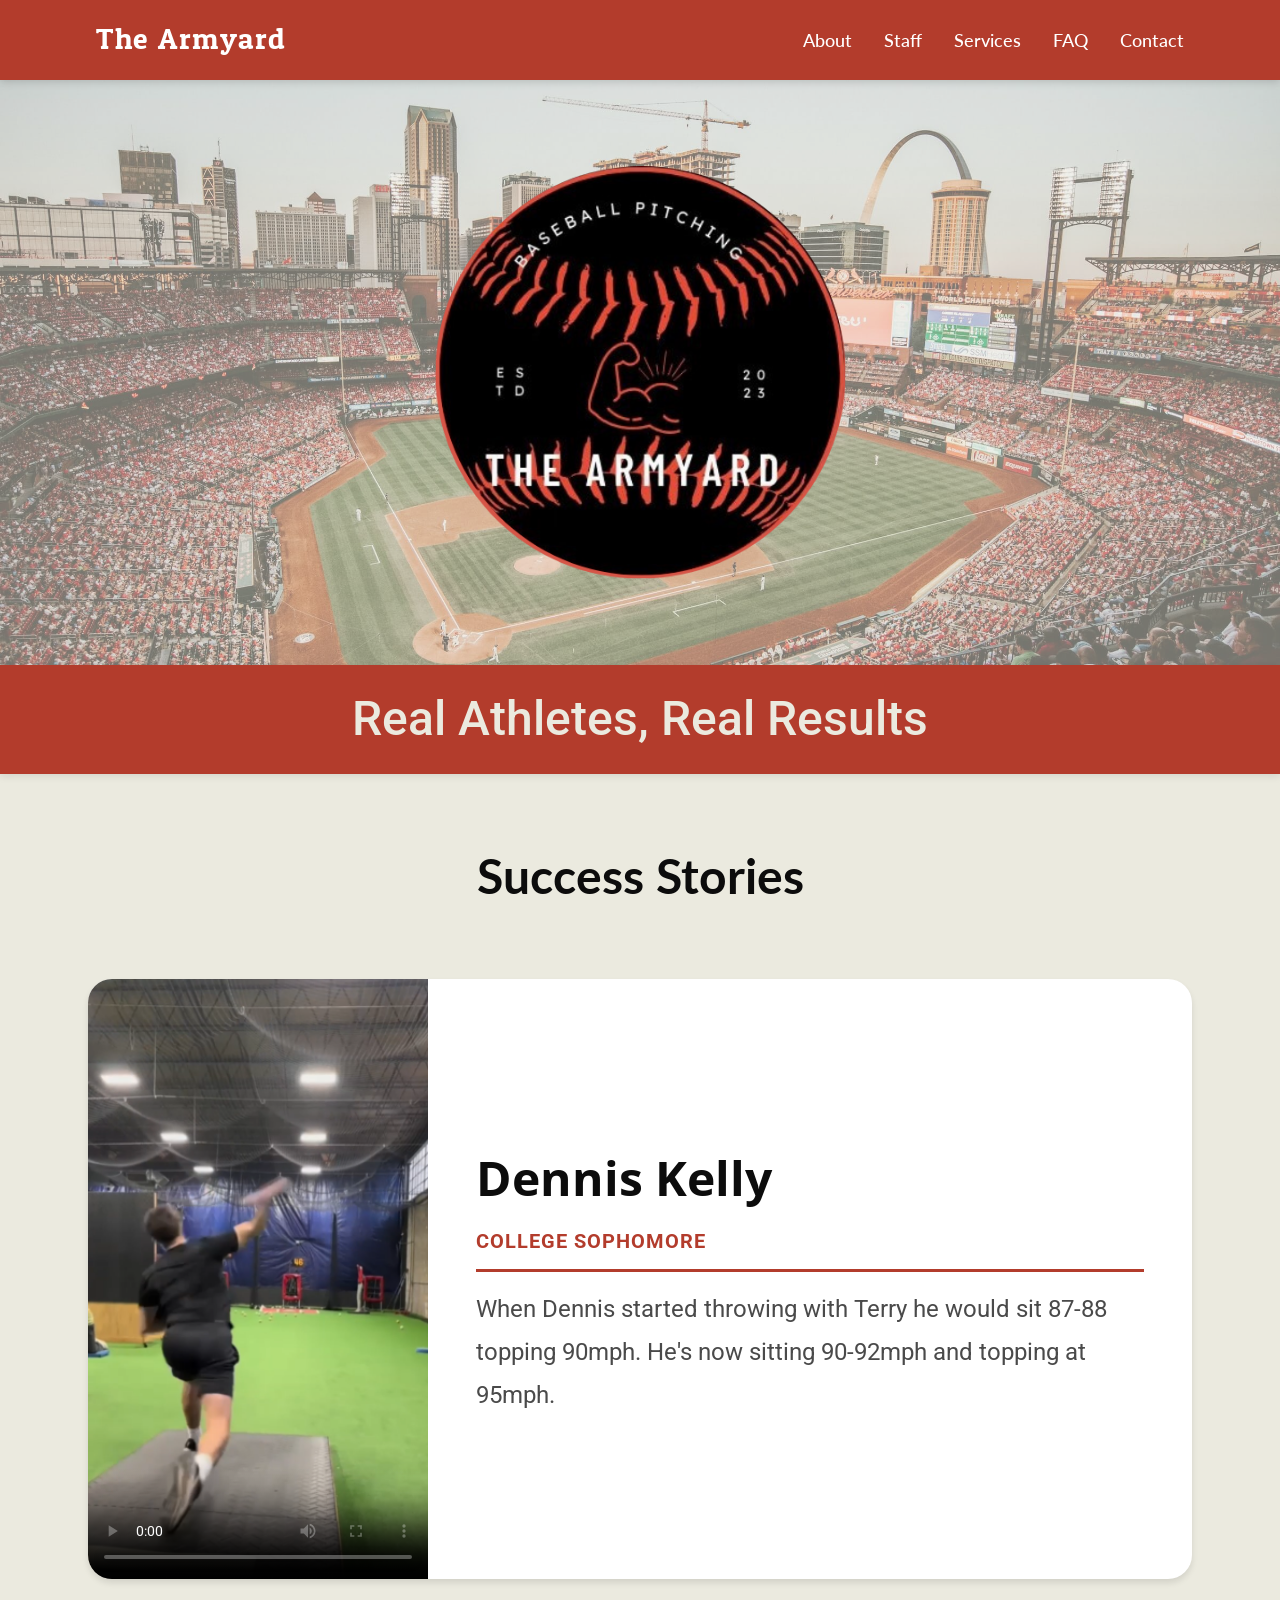
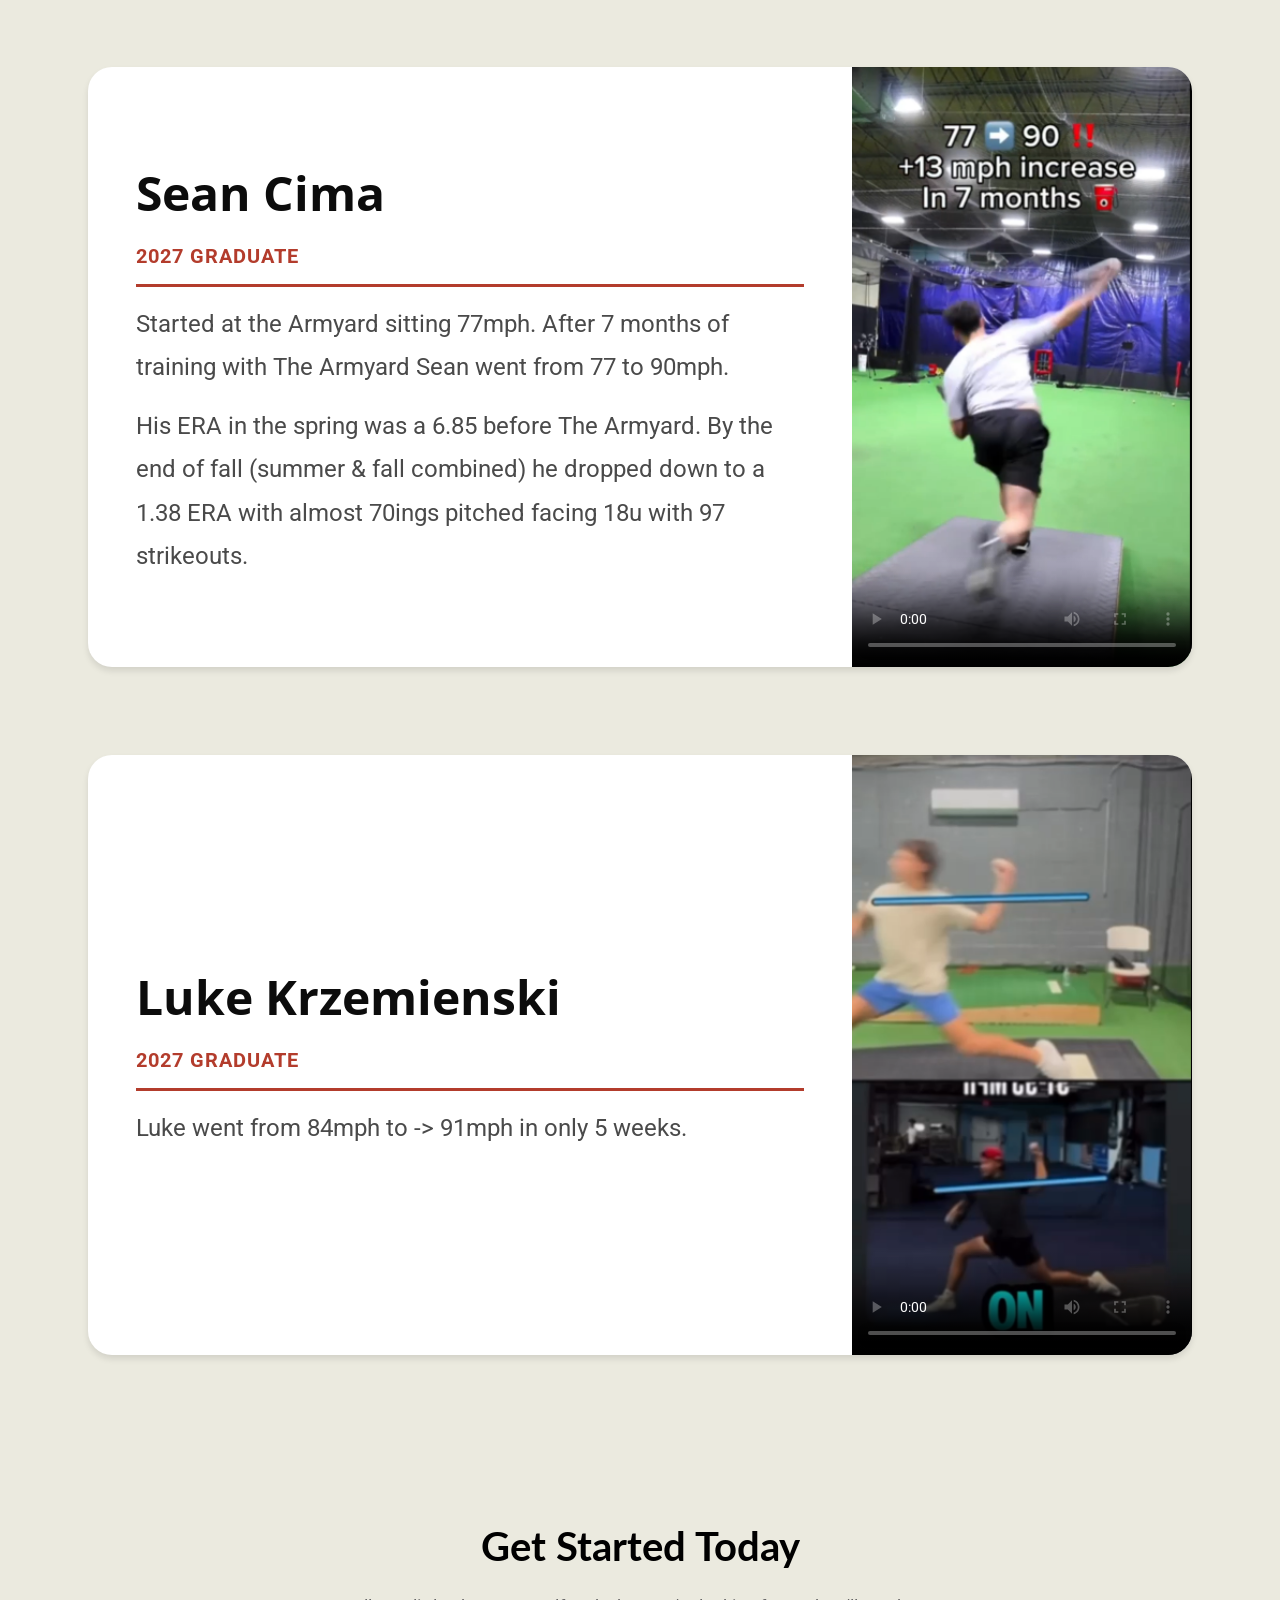
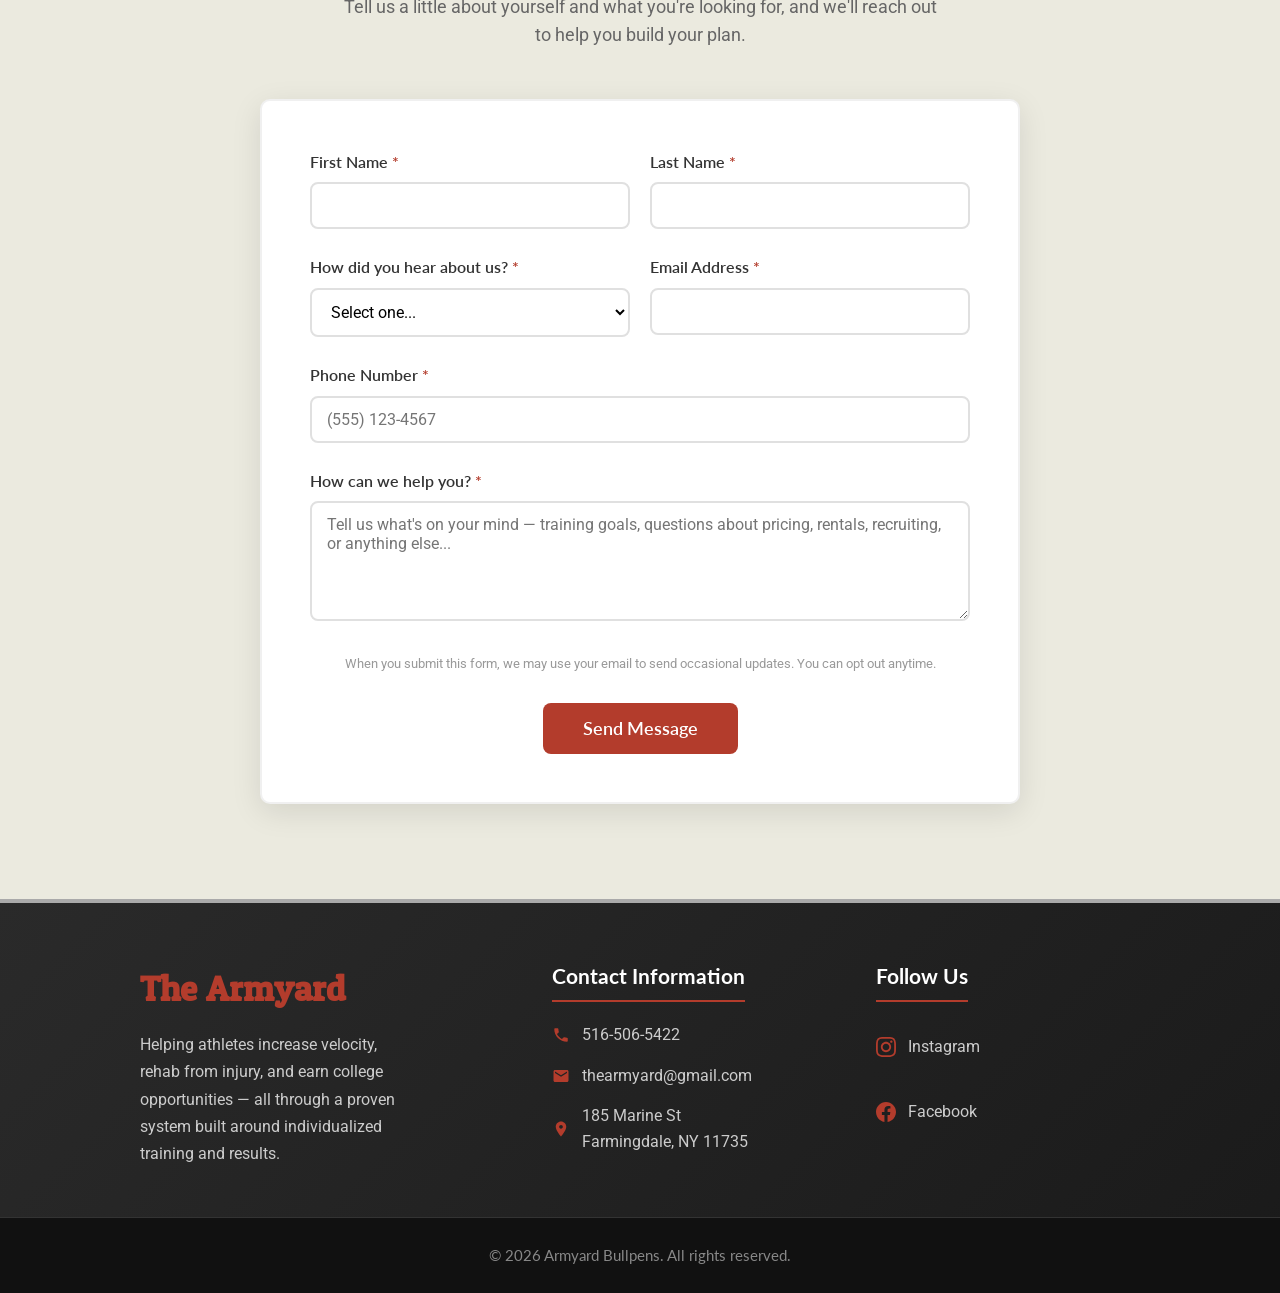
==== commit 0d27133d: "updated address" ====
--- a/index.html
+++ b/index.html
@@ -307,7 +307,7 @@
                             <svg viewBox="0 0 24 24" fill="currentColor">
                                 <path d="M12 2C8.13 2 5 5.13 5 9c0 5.25 7 13 7 13s7-7.75 7-13c0-3.87-3.13-7-7-7zm0 9.5c-1.38 0-2.5-1.12-2.5-2.5s1.12-2.5 2.5-2.5 2.5 1.12 2.5 2.5-1.12 2.5-2.5 2.5z"/>
                             </svg>
-                            <span>217 Central Ave<br>Farmingdale, NY</span>
+                            <span>185 Marine St<br>Farmingdale, NY 11735</span>
                         </div>
                     </div>
                 </div>
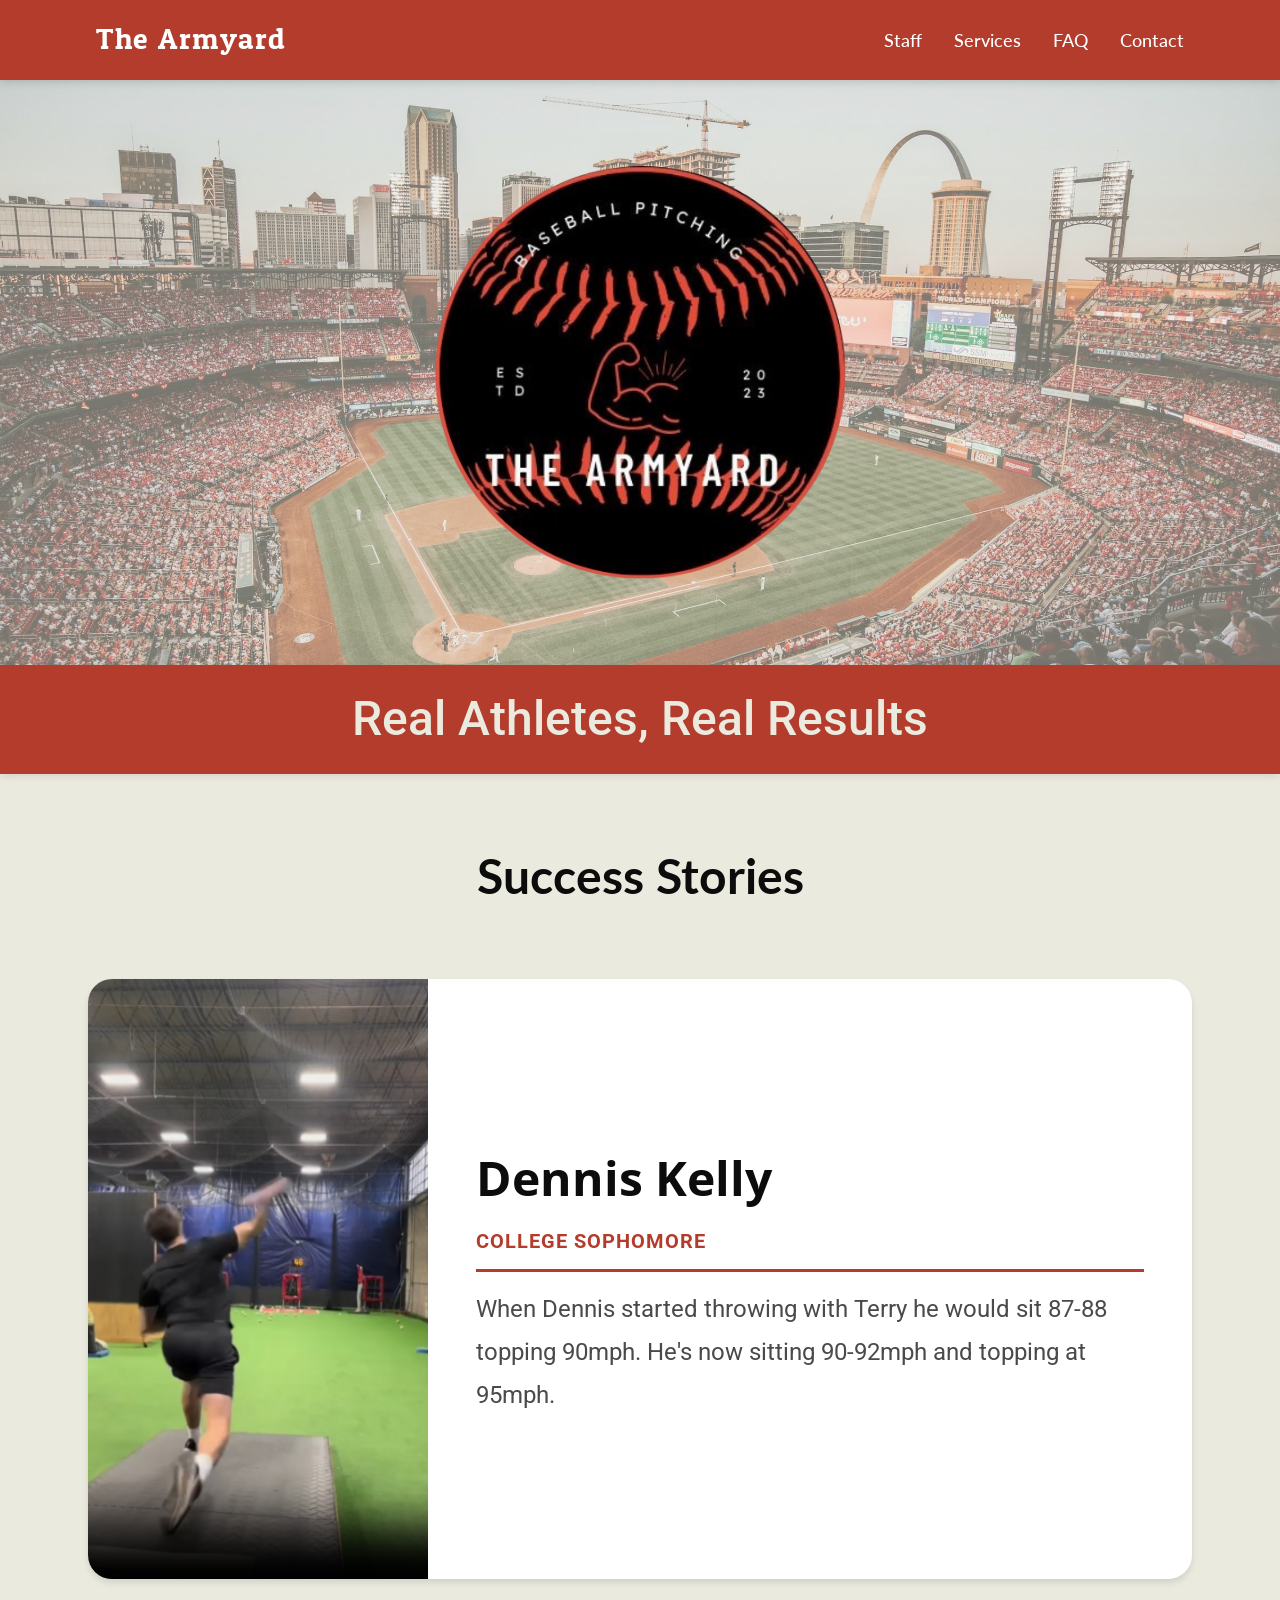
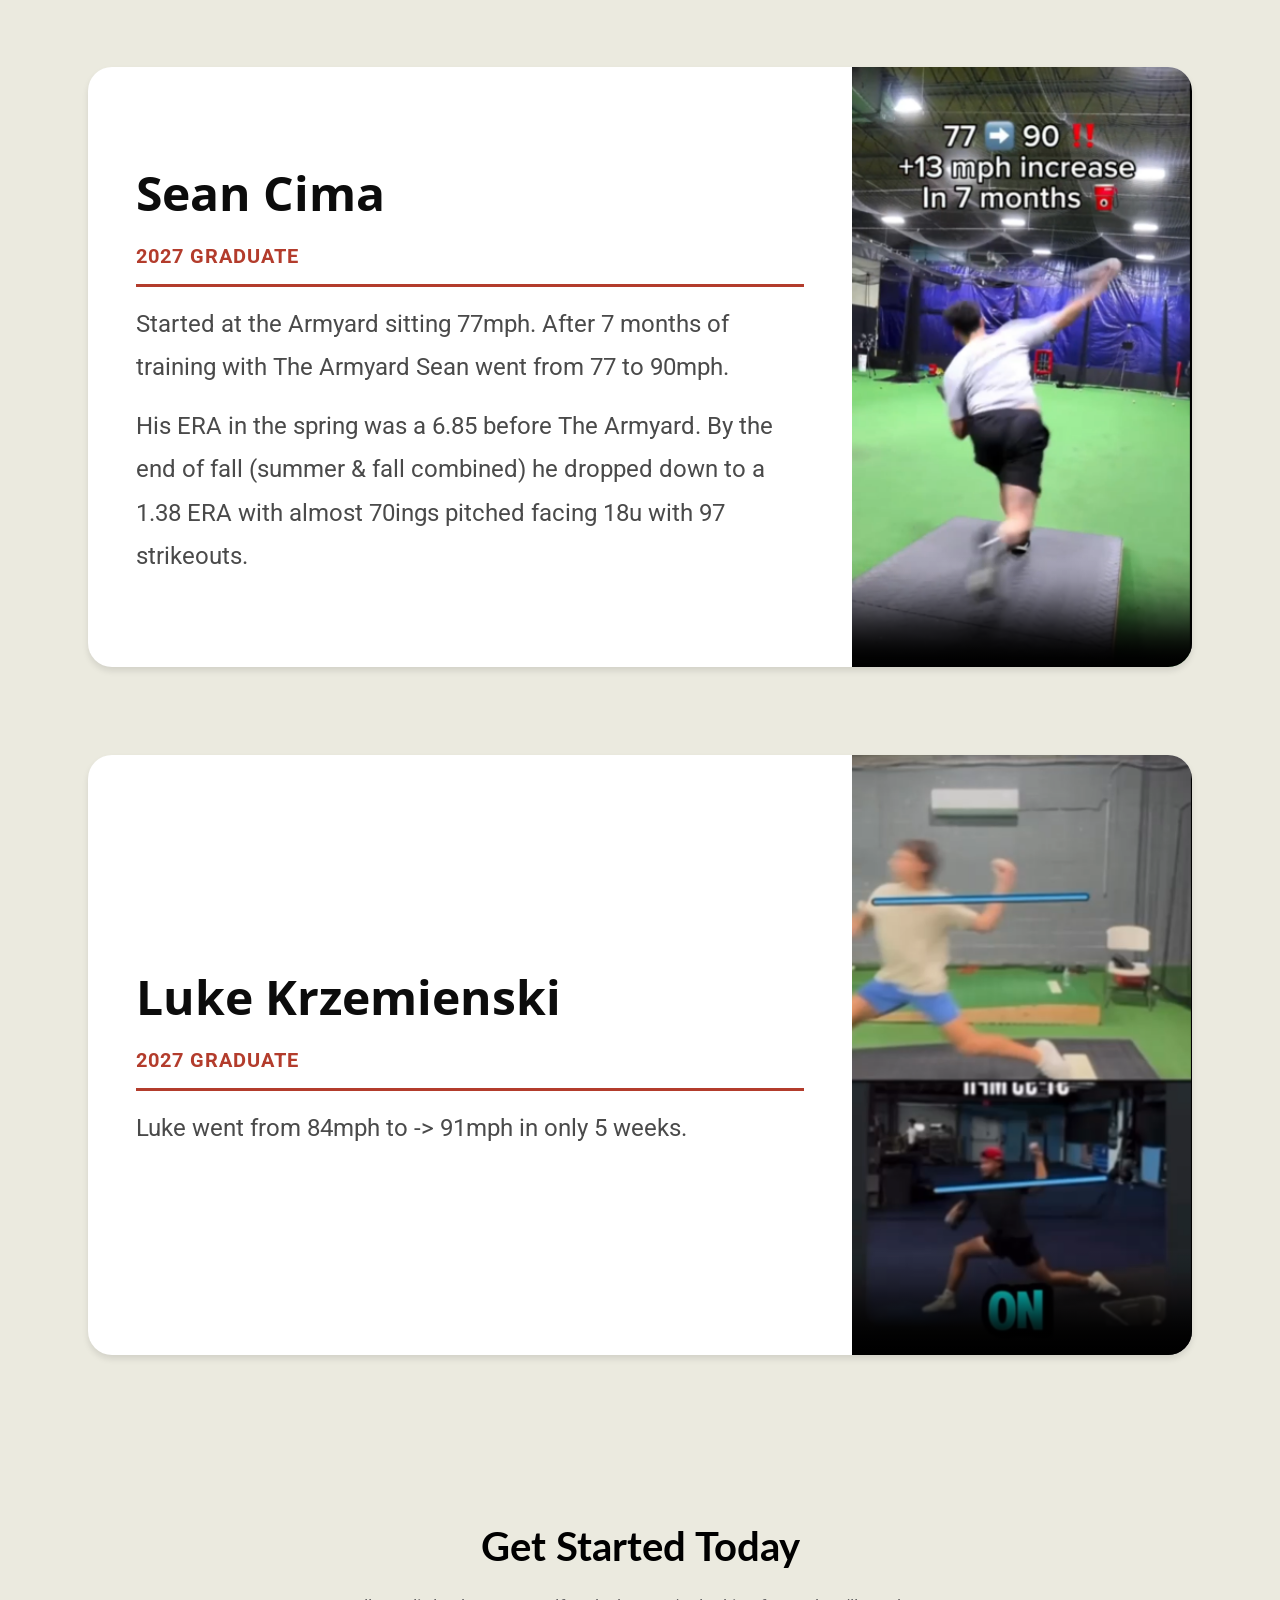
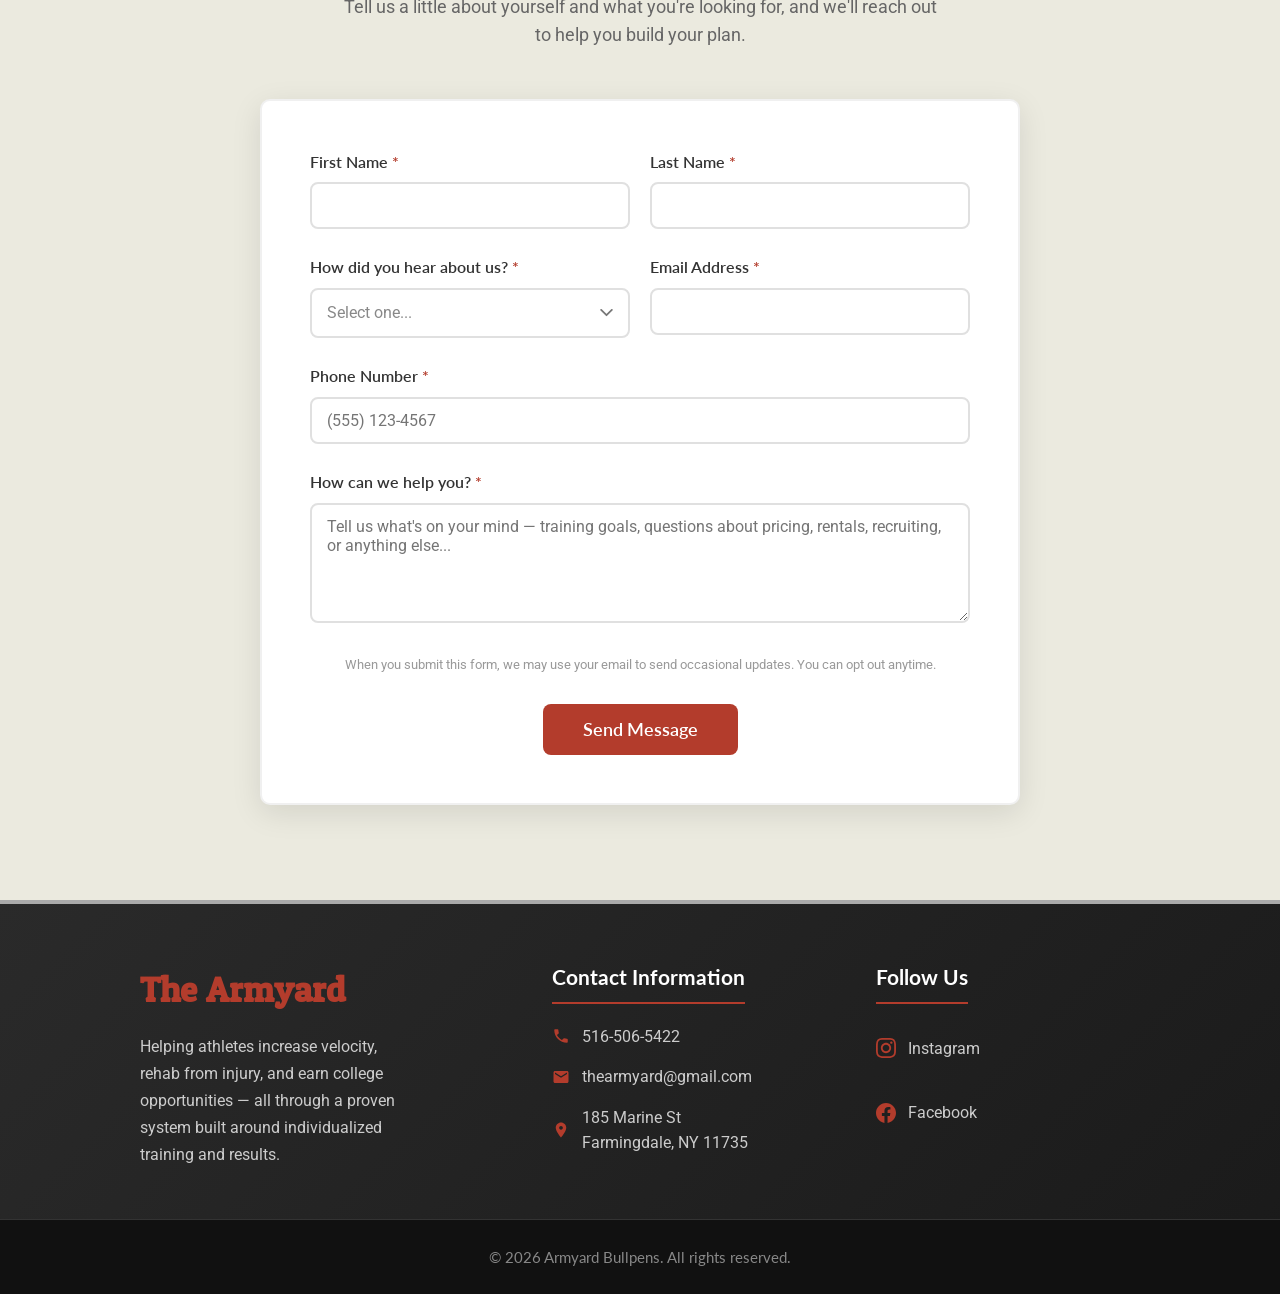
==== commit 329b0f62: "removing about page" ====
--- a/index.html
+++ b/index.html
@@ -60,7 +60,8 @@
             <nav class="nav-menu" id="nav-menu">
                 
                 <a href="/" class="nav-link-home active">Home</a>
-                <a href="/about" class="nav-link">About</a>
+                <!-- About page hidden from nav (page still exists at about.html) -->
+                <!-- <a href="/about" class="nav-link">About</a> -->
                 <a href="/staff" class="nav-link">Staff</a>
                 <a href="/services" class="nav-link">Services</a>
                 <a href="/faqs" class="nav-link">FAQ</a>
@@ -396,17 +397,27 @@
 
                 const firstName = document.getElementById('home-firstName').value.trim();
                 const lastName = document.getElementById('home-lastName').value.trim();
+                const email = document.getElementById('home-email').value.trim();
+                const hearAbout = document.getElementById('home-hearAbout').value;
 
                 const payload = {
                     access_key: "eb6d9dd3-7c84-40ba-8ceb-f4674432c825",
-                    subject: `New Homepage Inquiry from ${firstName} ${lastName}`,
+                    subject: `New Homepage Inquiry from ${firstName} ${lastName} (via ${hearAbout})`,
                     from_name: "The Armyard Website",
-                    firstName: firstName,
-                    lastName: lastName,
-                    email: document.getElementById('home-email').value.trim(),
-                    phone: document.getElementById('home-phone').value,
-                    hearAbout: document.getElementById('home-hearAbout').value,
-                    message: document.getElementById('home-message').value.trim()
+                    // Honeypot: real users leave this unchecked (false).
+                    // Bots that auto-check it get flagged as spam by Web3Forms.
+                    botcheck: document.querySelector('#homeIntakeForm [name="botcheck"]').checked,
+                    // So hitting "Reply" in the notification email goes
+                    // straight back to the person who submitted the form.
+                    replyto: email,
+
+                    // These keys become the labels shown in the email,
+                    // so keep them clean and human-readable.
+                    "Name": `${firstName} ${lastName}`,
+                    "Email": email,
+                    "Phone": document.getElementById('home-phone').value,
+                    "Heard About Us Via": hearAbout,
+                    "Message": document.getElementById('home-message').value.trim()
                 };
 
                 try {
--- a/styles.css
+++ b/styles.css
@@ -2007,7 +2007,8 @@
 }
  
 .info-card h3 {
-  color: var(--armyard-red);
+  /*color: var(--armyard-red);*/
+  color: var(--text-dark);
   font-family: 'Lato', sans-serif;
   font-size: 1.4em;
   margin-bottom: 12px;
@@ -2087,7 +2088,8 @@
  
 .philosophy-band h2 {
   font-family: 'Lato', sans-serif;
-  color: var(--armyard-red);
+  /*color: var(--armyard-red);*/
+  color: var(--text-dark);
   font-size: 1.7em;
   margin-bottom: 14px;
 }
@@ -2155,19 +2157,57 @@
 }
  
 .form-group select {
+  /* Reset native appearance so the dropdown looks the same
+     across Chrome, Firefox, and Safari (desktop + iOS) instead
+     of each browser's default (dated) control. */
+  -webkit-appearance: none;
+  -moz-appearance: none;
+  appearance: none;
   width: 100%;
-  padding: 16px 18px;
+  padding: 16px 46px 16px 18px;
   border: 2px solid #e0e0e0;
   border-radius: 10px;
   font-size: 18px;
   font-family: 'Roboto', sans-serif;
-  background: white;
-  transition: border-color 0.3s ease;
+  color: #333;
+  background-color: #fff;
+  /* Custom chevron drawn in CSS so it renders identically on
+     every browser (Safari doesn't let you style the native one). */
+  background-image: url("data:image/svg+xml;utf8,%3Csvg xmlns='http://www.w3.org/2000/svg' width='14' height='9' viewBox='0 0 14 9'%3E%3Cpath d='M1 1l6 6 6-6' fill='none' stroke='%23777' stroke-width='2' stroke-linecap='round' stroke-linejoin='round'/%3E%3C/svg%3E");
+  background-repeat: no-repeat;
+  background-position: right 18px center;
+  background-size: 13px 8px;
+  line-height: 1.4;
+  cursor: pointer;
+  transition: border-color 0.3s ease, box-shadow 0.3s ease;
+}
+ 
+/* Remove the default dropdown arrow in old Edge/IE so it doesn't
+   double up with our custom chevron. */
+.form-group select::-ms-expand {
+  display: none;
+}
+ 
+.form-group select:hover {
+  border-color: #cfcfcf;
 }
  
 .form-group select:focus {
   outline: none;
   border-color: var(--armyard-red);
+  box-shadow: 0 0 0 3px rgba(179, 60, 44, 0.12);
+}
+ 
+/* While the "Select one..." placeholder is showing (select is
+   required and no real option has been chosen yet), mute the
+   text color so it visually matches an input placeholder. This
+   :invalid approach works consistently in Safari, Chrome & Firefox. */
+.form-group select:required:invalid {
+  color: #888;
+}
+ 
+.form-group select option {
+  color: #333;
 }
  
  
@@ -2217,8 +2257,9 @@
 
 @media screen and (min-width: 769px) {
   .form-group select {
-    padding: 12px 15px;
+    padding: 12px 40px 12px 15px;
     font-size: 16px;
     border-radius: 8px;
-  }
-}
+    background-position: right 15px center;
+  }
+}
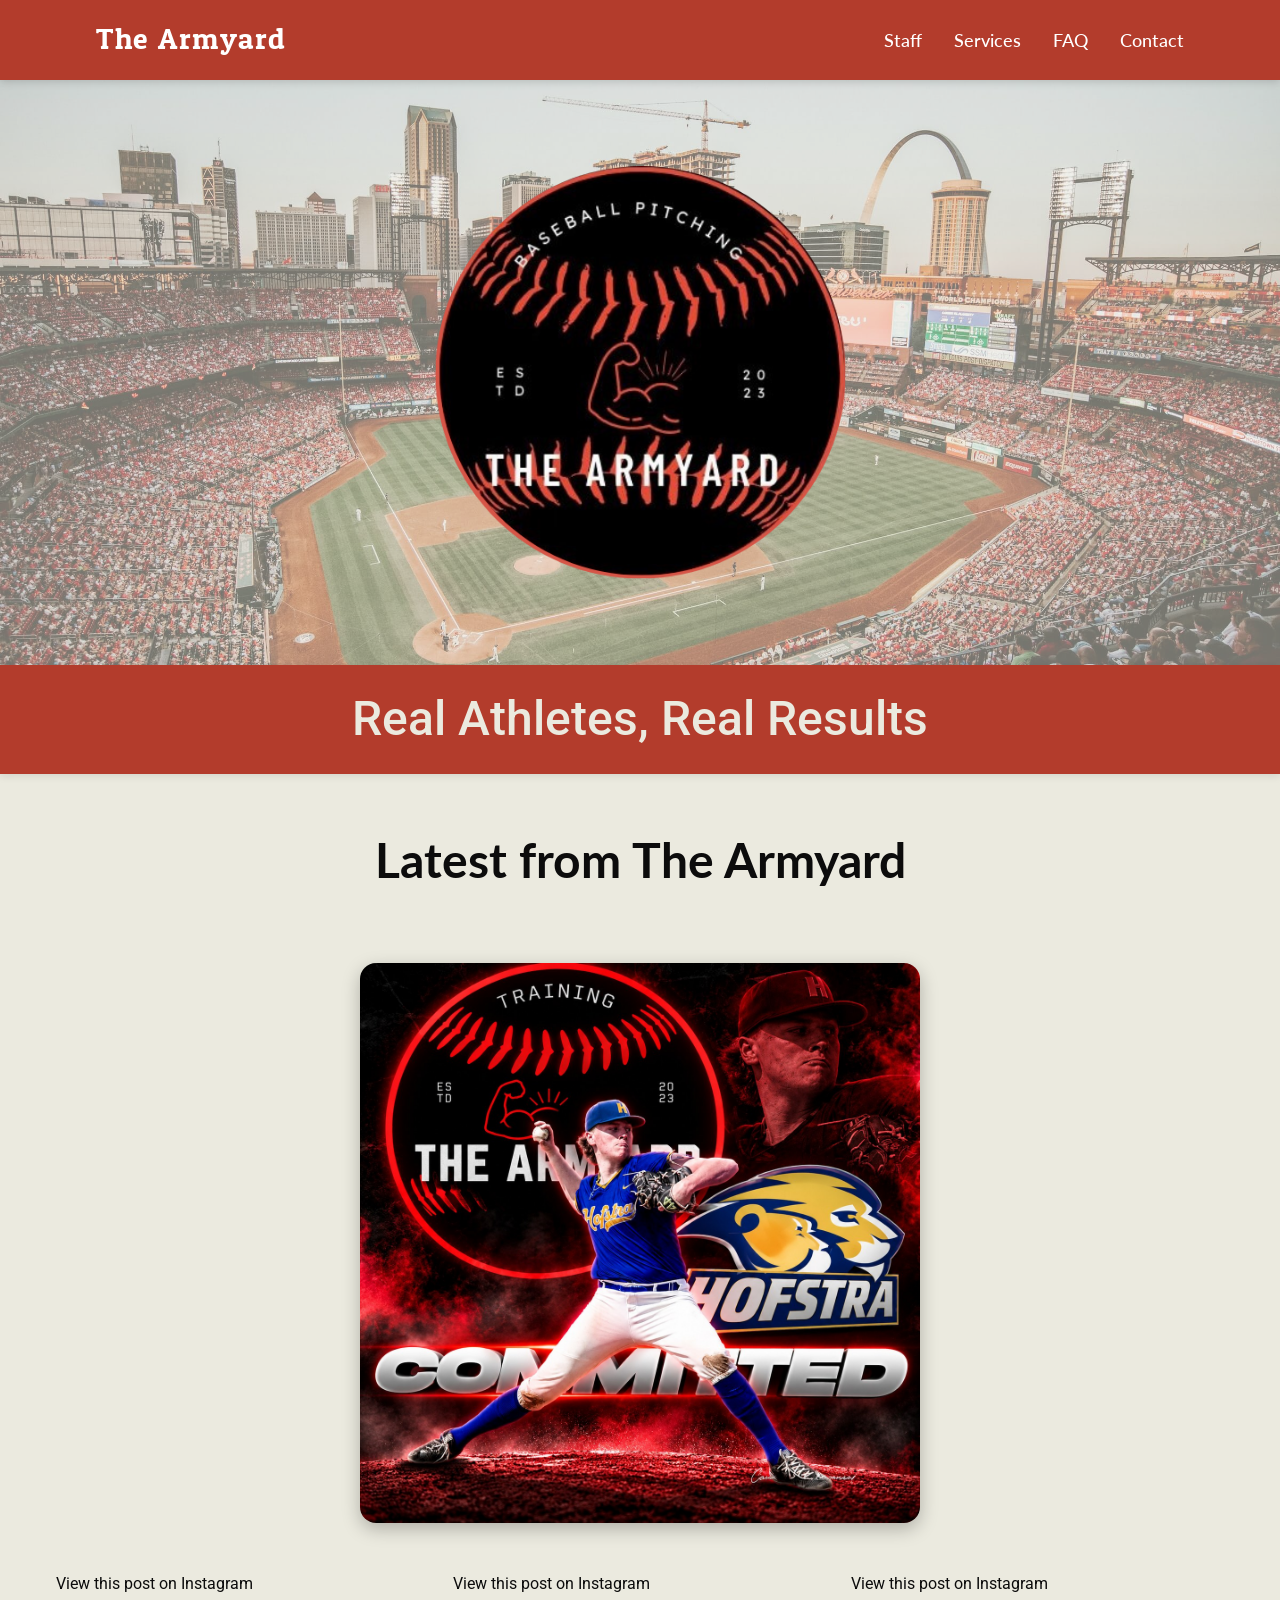
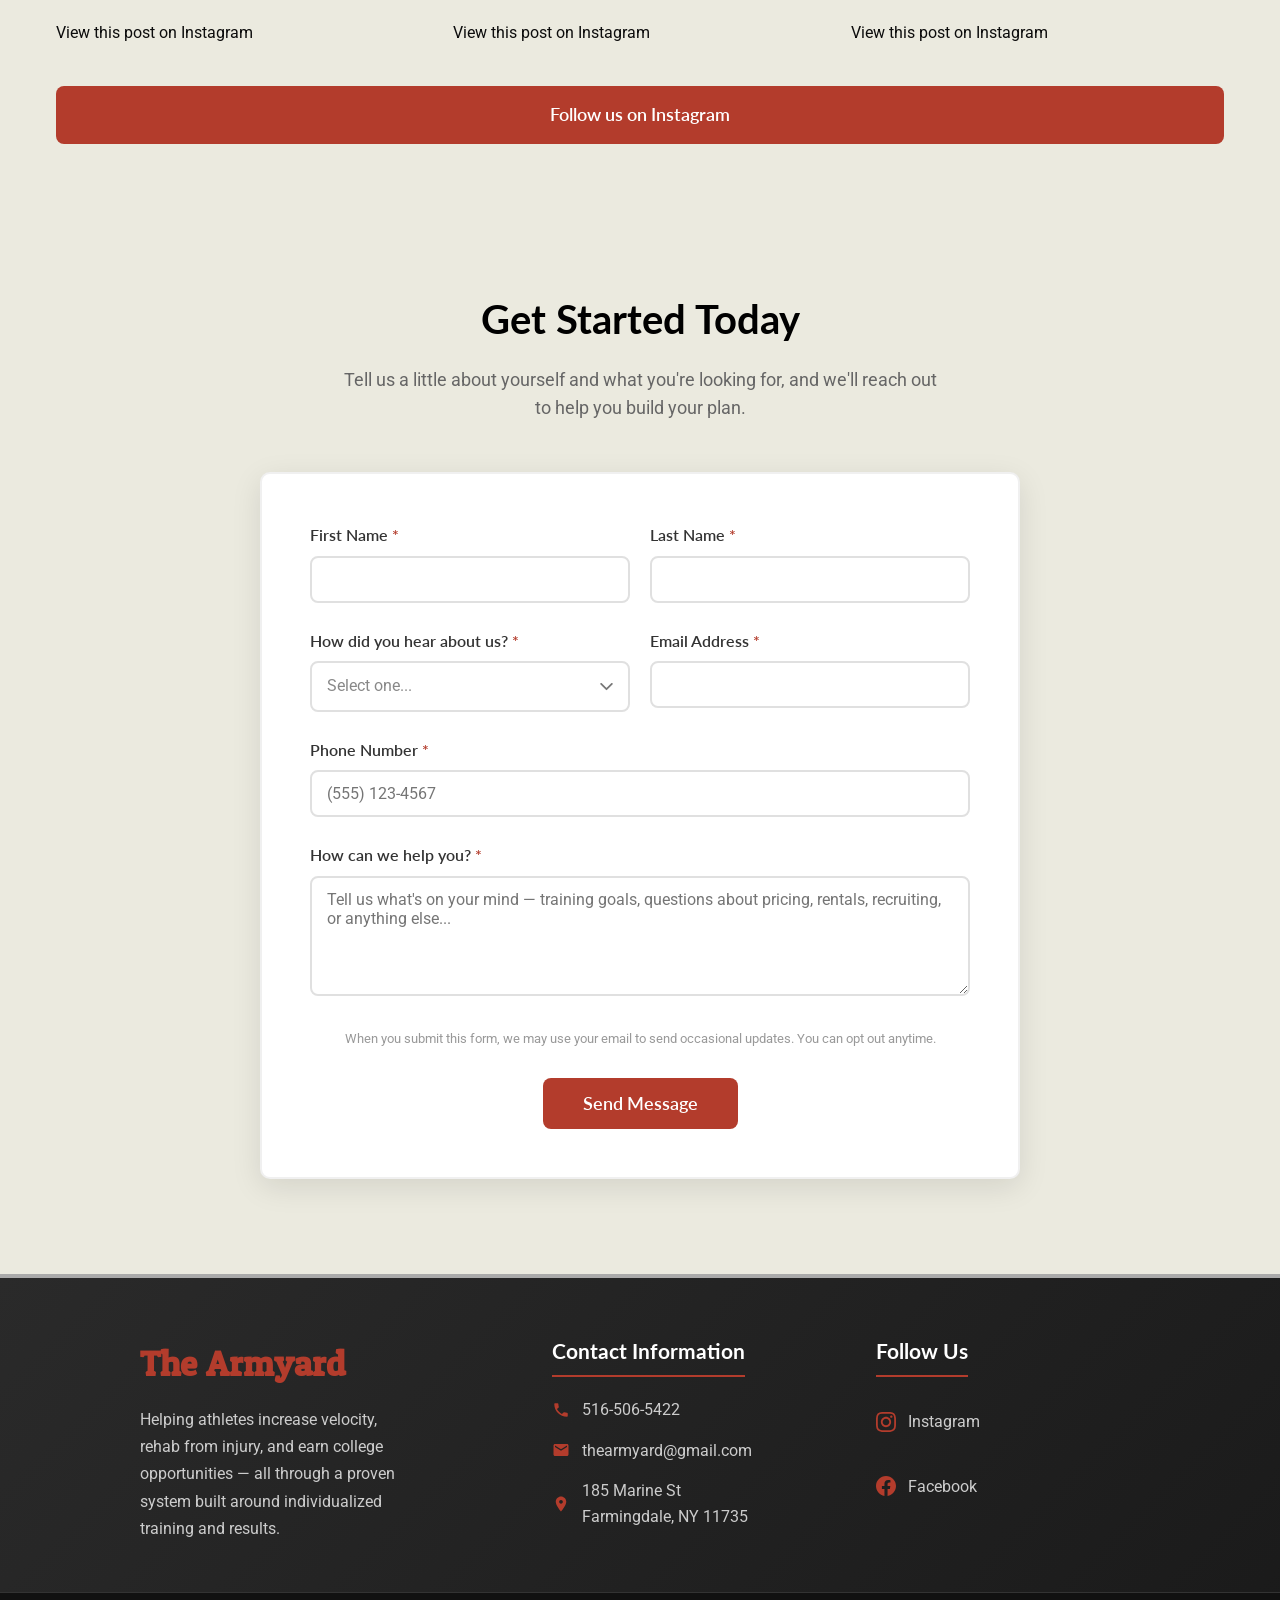
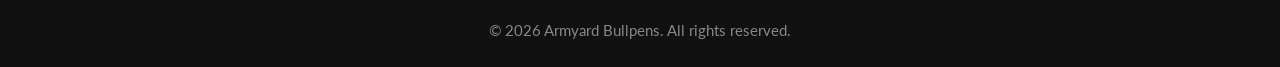
==== commit 9554fa02: "new homepage insta links" ====
--- a/index.html
+++ b/index.html
@@ -94,10 +94,63 @@
         </section>
 
         <!-- ===========================================
-            SUCCESS STORIES
-            Video testimonials from athletes
+            LATEST FROM INSTAGRAM
+            Featured commitment graphic + Instagram embeds.
+            To change a post: edit the URL in data-instgrm-permalink
+            and in the <a href> inside the same blockquote.
             =========================================== -->
-        <section class="success-stories">
+        <section class="insta-section">
+            <h2 class="section-title">Latest from The Armyard</h2>
+
+            <figure class="commit-feature">
+                <img src="images/hofstra_commit.jpg" alt="Committed to Hofstra - The Armyard Training" loading="lazy">
+            </figure>
+
+            <div class="insta-grid">
+                <div class="insta-item">
+                    <blockquote class="instagram-media" data-instgrm-permalink="https://www.instagram.com/p/De2wCvelP2S/?utm_source=ig_embed&amp;utm_campaign=loading" data-instgrm-version="14">
+                        <a href="https://www.instagram.com/p/De2wCvelP2S/" target="_blank" rel="noopener">View this post on Instagram</a>
+                    </blockquote>
+                </div>
+                <div class="insta-item">
+                    <blockquote class="instagram-media" data-instgrm-permalink="https://www.instagram.com/reel/Deh3wmIPL1W/?utm_source=ig_embed&amp;utm_campaign=loading" data-instgrm-version="14">
+                        <a href="https://www.instagram.com/reel/Deh3wmIPL1W/" target="_blank" rel="noopener">View this post on Instagram</a>
+                    </blockquote>
+                </div>
+                <div class="insta-item">
+                    <blockquote class="instagram-media" data-instgrm-permalink="https://www.instagram.com/p/Ddz0bN7lORj/?utm_source=ig_embed&amp;utm_campaign=loading" data-instgrm-version="14">
+                        <a href="https://www.instagram.com/p/Ddz0bN7lORj/" target="_blank" rel="noopener">View this post on Instagram</a>
+                    </blockquote>
+                </div>
+                <div class="insta-item">
+                    <blockquote class="instagram-media" data-instgrm-permalink="https://www.instagram.com/p/Dde1MkEEUSP/?utm_source=ig_embed&amp;utm_campaign=loading" data-instgrm-version="14">
+                        <a href="https://www.instagram.com/p/Dde1MkEEUSP/" target="_blank" rel="noopener">View this post on Instagram</a>
+                    </blockquote>
+                </div>
+                <div class="insta-item">
+                    <blockquote class="instagram-media" data-instgrm-permalink="https://www.instagram.com/reel/DbpDh77h51A/?utm_source=ig_embed&amp;utm_campaign=loading" data-instgrm-version="14">
+                        <a href="https://www.instagram.com/reel/DbpDh77h51A/" target="_blank" rel="noopener">View this post on Instagram</a>
+                    </blockquote>
+                </div>
+                <div class="insta-item">
+                    <blockquote class="instagram-media" data-instgrm-permalink="https://www.instagram.com/p/DaWDxy2FKMu/?utm_source=ig_embed&amp;utm_campaign=loading" data-instgrm-version="14">
+                        <a href="https://www.instagram.com/p/DaWDxy2FKMu/" target="_blank" rel="noopener">View this post on Instagram</a>
+                    </blockquote>
+                </div>
+            </div>
+
+            <p class="insta-follow">
+                <a href="https://www.instagram.com/armyard_" target="_blank" rel="noopener" class="submit-btn insta-follow-btn">Follow us on Instagram</a>
+            </p>
+        </section>
+        <script async src="https://www.instagram.com/embed.js"></script>
+
+        <!-- ===========================================
+            SUCCESS STORIES (HIDDEN)
+            Hidden with the "hidden" attribute. To show it again,
+            delete the word "hidden" from the <section> tag below.
+            =========================================== -->
+        <section class="success-stories" hidden>
             <h2 class="section-title">Success Stories</h2>
             
             <!-- STORY CARD 1 - Dennis Kelly -->
--- a/styles.css
+++ b/styles.css
@@ -276,6 +276,66 @@
 }
  
  
+
+/* ===========================================
+   LATEST FROM INSTAGRAM (homepage)
+=========================================== */
+.insta-section {
+  width: 100%;
+  max-width: 1200px;
+  margin: 0 auto;
+  padding: 3rem 1rem;
+}
+
+.commit-feature {
+  margin: 0 auto 3rem;
+  max-width: 560px;
+}
+
+.commit-feature img {
+  display: block;
+  width: 100%;
+  height: auto;
+  border-radius: 1rem;
+  box-shadow: 0 6px 18px rgba(0, 0, 0, 0.25);
+}
+
+.insta-grid {
+  display: grid;
+  grid-template-columns: repeat(auto-fit, minmax(min(100%, 326px), 1fr));
+  gap: 1.5rem;
+  align-items: start;
+  justify-items: center;
+}
+
+.insta-item {
+  width: 100%;
+  max-width: 540px;
+}
+
+.insta-item .instagram-media {
+  margin: 0 auto !important;
+  min-width: 0 !important;
+  width: 100% !important;
+  max-width: 540px !important;
+}
+
+.insta-follow {
+  text-align: center;
+  margin-top: 2.5rem;
+}
+
+.insta-follow-btn {
+  width: auto;
+  padding: 15px 40px;
+  display: inline-block;
+  text-decoration: none;
+}
+
+.success-stories[hidden] {
+  display: none;
+}
+
 /* ===========================================
    6. SUCCESS STORIES SECTION
 =========================================== */
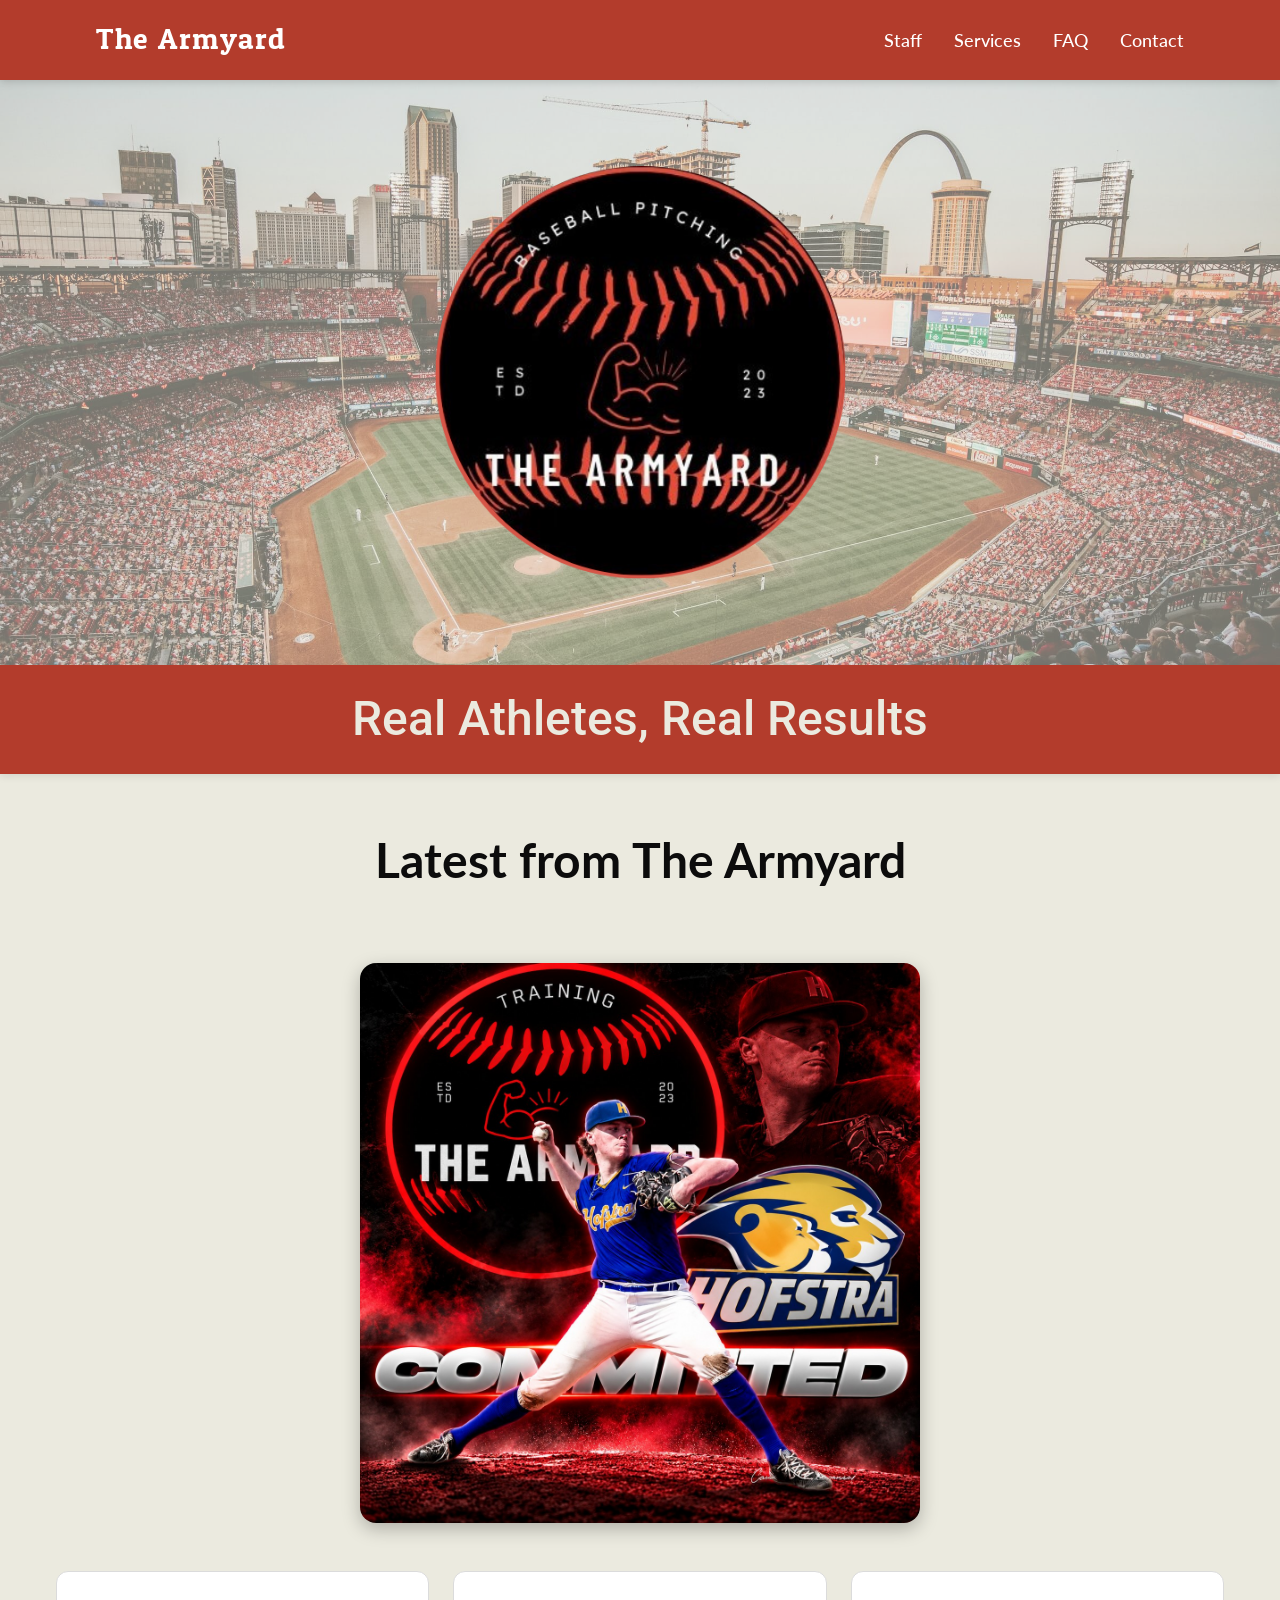
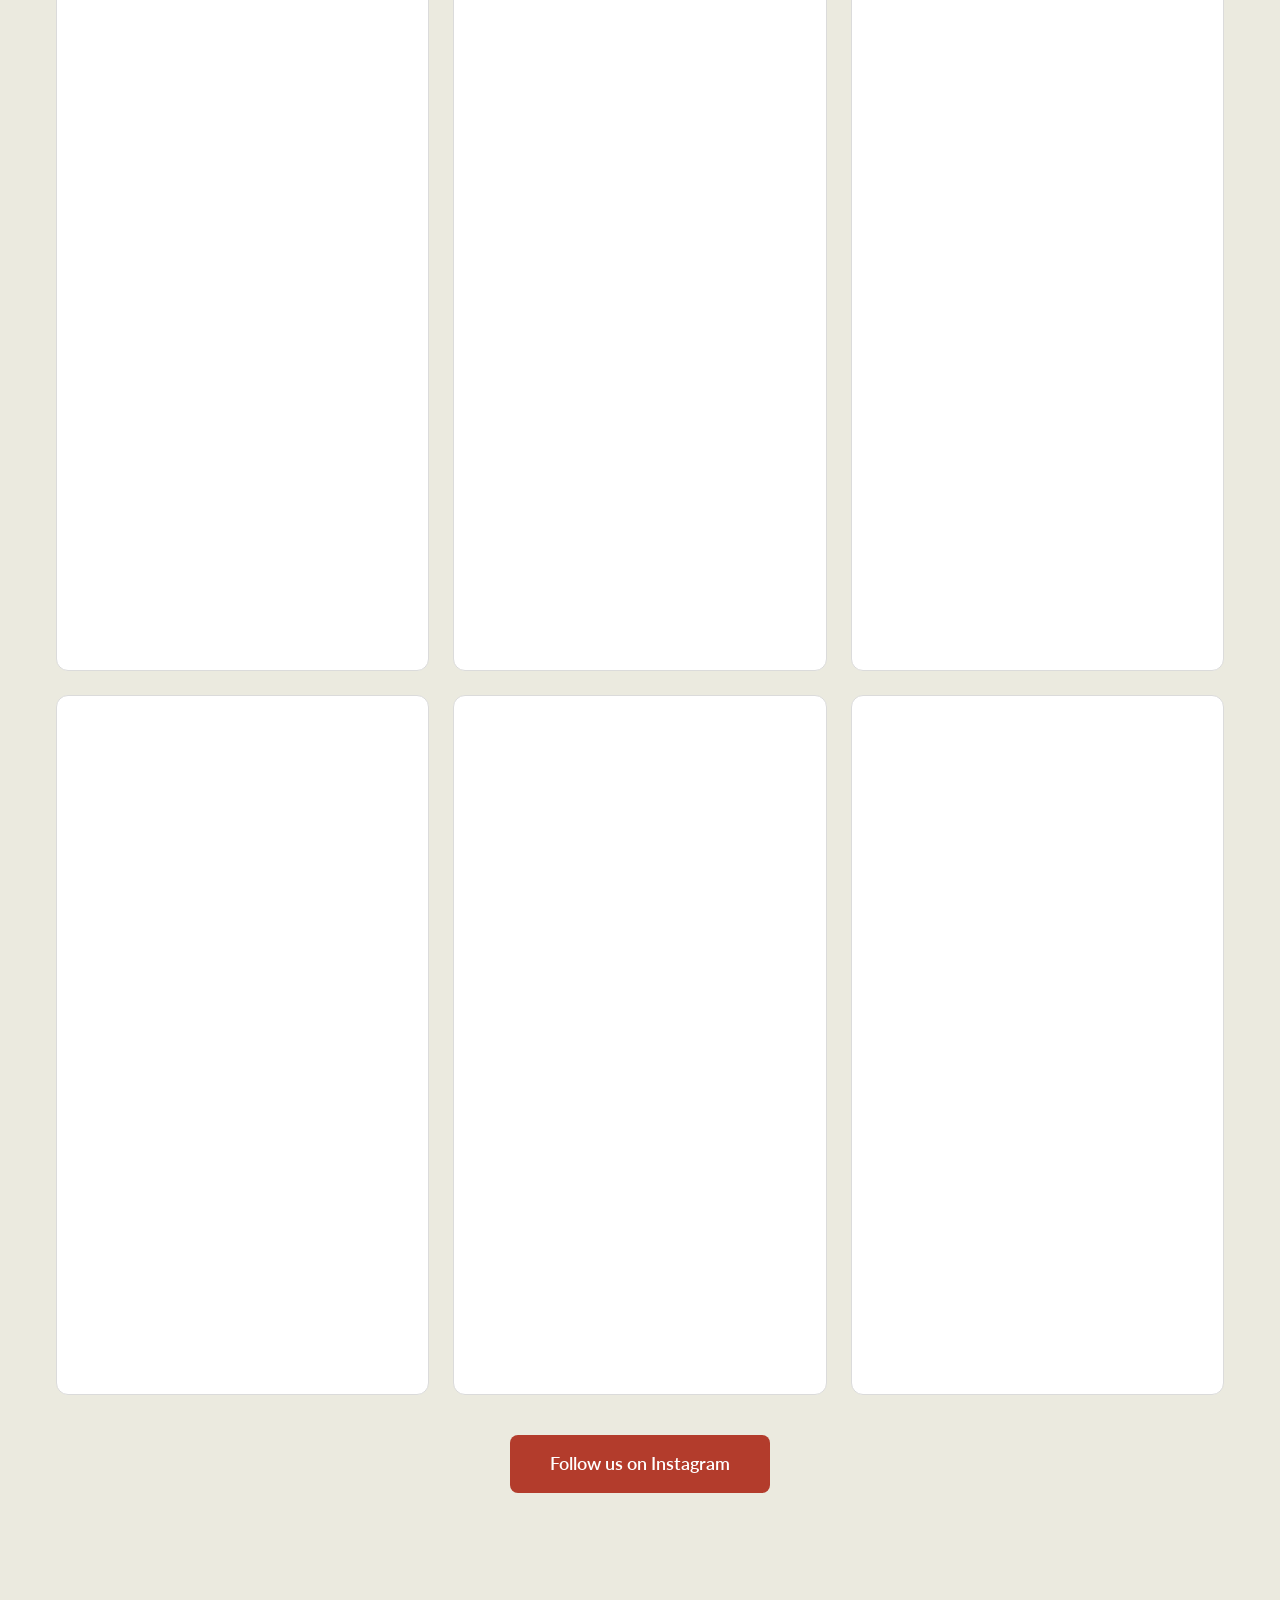
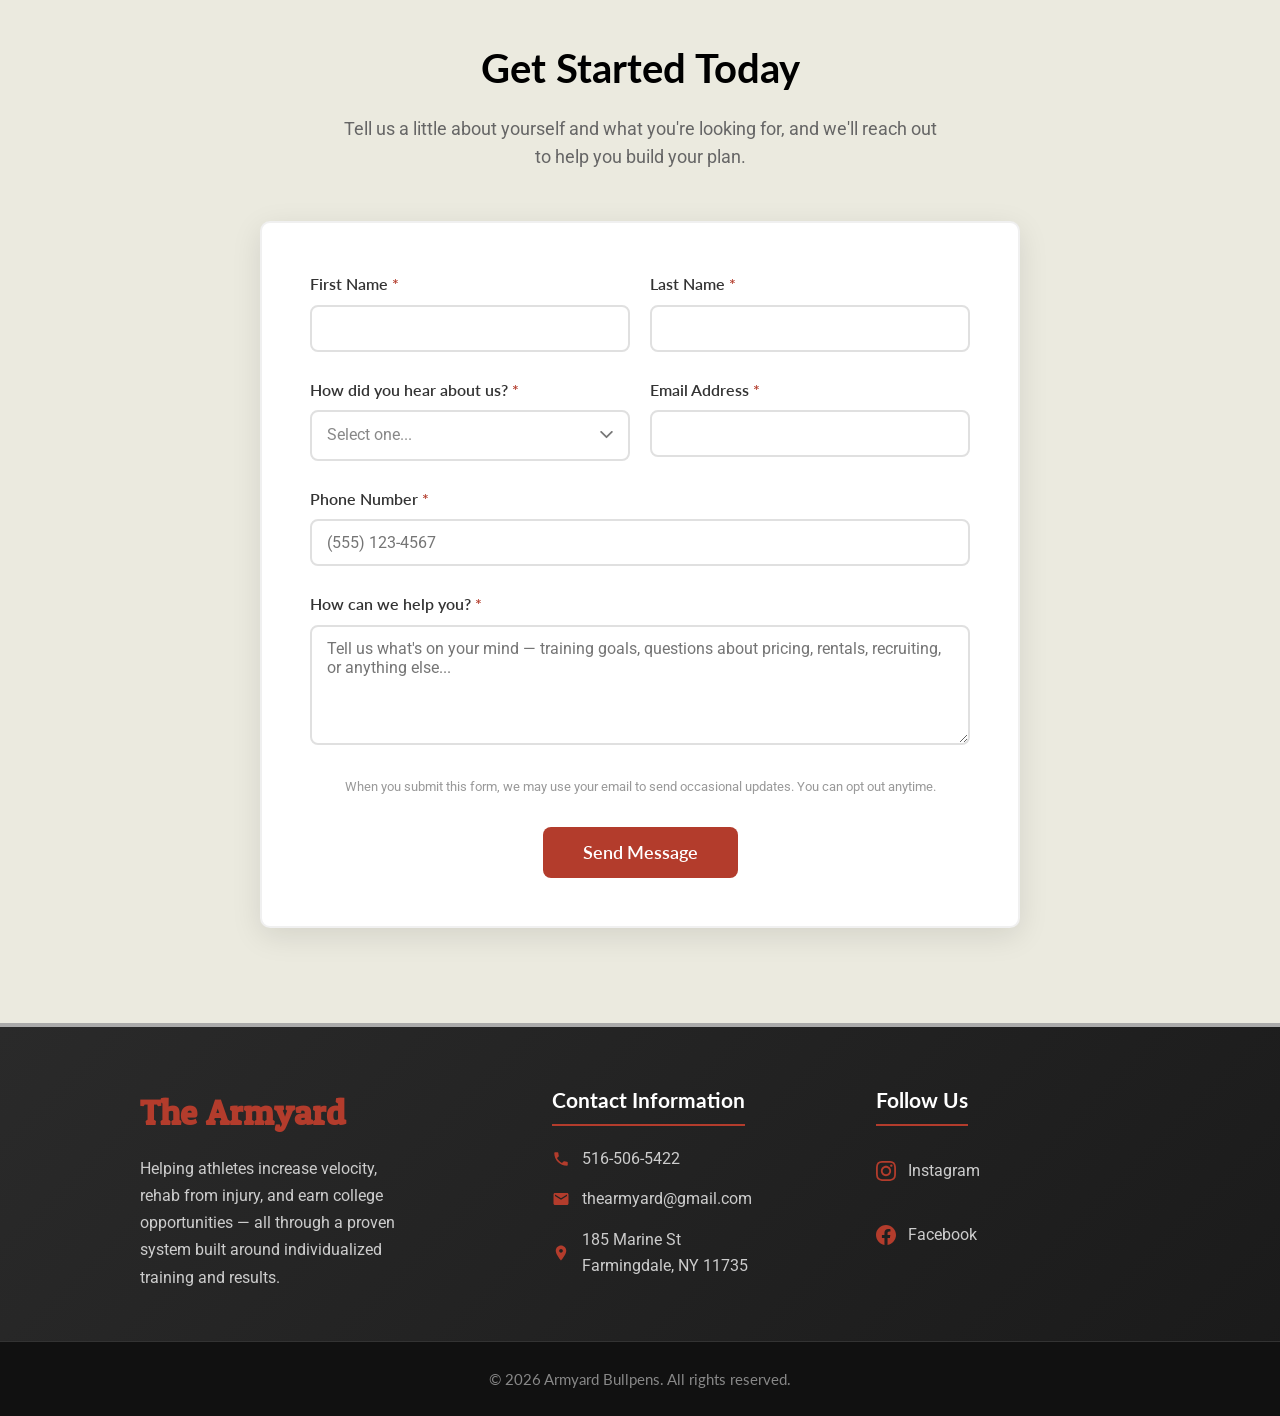
==== commit 3c960376: "diff insta embeds" ====
--- a/index.html
+++ b/index.html
@@ -96,8 +96,8 @@
         <!-- ===========================================
             LATEST FROM INSTAGRAM
             Featured commitment graphic + Instagram embeds.
-            To change a post: edit the URL in data-instgrm-permalink
-            and in the <a href> inside the same blockquote.
+            To change a post: edit the URL
+            in the matching iframe src (keep the /embed/ at the end).
             =========================================== -->
         <section class="insta-section">
             <h2 class="section-title">Latest from The Armyard</h2>
@@ -108,34 +108,22 @@
 
             <div class="insta-grid">
                 <div class="insta-item">
-                    <blockquote class="instagram-media" data-instgrm-permalink="https://www.instagram.com/p/De2wCvelP2S/?utm_source=ig_embed&amp;utm_campaign=loading" data-instgrm-version="14">
-                        <a href="https://www.instagram.com/p/De2wCvelP2S/" target="_blank" rel="noopener">View this post on Instagram</a>
-                    </blockquote>
-                </div>
-                <div class="insta-item">
-                    <blockquote class="instagram-media" data-instgrm-permalink="https://www.instagram.com/reel/Deh3wmIPL1W/?utm_source=ig_embed&amp;utm_campaign=loading" data-instgrm-version="14">
-                        <a href="https://www.instagram.com/reel/Deh3wmIPL1W/" target="_blank" rel="noopener">View this post on Instagram</a>
-                    </blockquote>
-                </div>
-                <div class="insta-item">
-                    <blockquote class="instagram-media" data-instgrm-permalink="https://www.instagram.com/p/Ddz0bN7lORj/?utm_source=ig_embed&amp;utm_campaign=loading" data-instgrm-version="14">
-                        <a href="https://www.instagram.com/p/Ddz0bN7lORj/" target="_blank" rel="noopener">View this post on Instagram</a>
-                    </blockquote>
-                </div>
-                <div class="insta-item">
-                    <blockquote class="instagram-media" data-instgrm-permalink="https://www.instagram.com/p/Dde1MkEEUSP/?utm_source=ig_embed&amp;utm_campaign=loading" data-instgrm-version="14">
-                        <a href="https://www.instagram.com/p/Dde1MkEEUSP/" target="_blank" rel="noopener">View this post on Instagram</a>
-                    </blockquote>
-                </div>
-                <div class="insta-item">
-                    <blockquote class="instagram-media" data-instgrm-permalink="https://www.instagram.com/reel/DbpDh77h51A/?utm_source=ig_embed&amp;utm_campaign=loading" data-instgrm-version="14">
-                        <a href="https://www.instagram.com/reel/DbpDh77h51A/" target="_blank" rel="noopener">View this post on Instagram</a>
-                    </blockquote>
-                </div>
-                <div class="insta-item">
-                    <blockquote class="instagram-media" data-instgrm-permalink="https://www.instagram.com/p/DaWDxy2FKMu/?utm_source=ig_embed&amp;utm_campaign=loading" data-instgrm-version="14">
-                        <a href="https://www.instagram.com/p/DaWDxy2FKMu/" target="_blank" rel="noopener">View this post on Instagram</a>
-                    </blockquote>
+                    <iframe class="insta-embed" src="https://www.instagram.com/p/De2wCvelP2S/embed/" height="700" loading="lazy" scrolling="no" allowtransparency="true" allowfullscreen title="Instagram post from The Armyard"></iframe>
+                </div>
+                <div class="insta-item">
+                    <iframe class="insta-embed" src="https://www.instagram.com/reel/Deh3wmIPL1W/embed/" height="700" loading="lazy" scrolling="no" allowtransparency="true" allowfullscreen title="Instagram post from The Armyard"></iframe>
+                </div>
+                <div class="insta-item">
+                    <iframe class="insta-embed" src="https://www.instagram.com/p/Ddz0bN7lORj/embed/" height="700" loading="lazy" scrolling="no" allowtransparency="true" allowfullscreen title="Instagram post from The Armyard"></iframe>
+                </div>
+                <div class="insta-item">
+                    <iframe class="insta-embed" src="https://www.instagram.com/p/Dde1MkEEUSP/embed/" height="700" loading="lazy" scrolling="no" allowtransparency="true" allowfullscreen title="Instagram post from The Armyard"></iframe>
+                </div>
+                <div class="insta-item">
+                    <iframe class="insta-embed" src="https://www.instagram.com/reel/DbpDh77h51A/embed/" height="700" loading="lazy" scrolling="no" allowtransparency="true" allowfullscreen title="Instagram post from The Armyard"></iframe>
+                </div>
+                <div class="insta-item">
+                    <iframe class="insta-embed" src="https://www.instagram.com/p/DaWDxy2FKMu/embed/" height="700" loading="lazy" scrolling="no" allowtransparency="true" allowfullscreen title="Instagram post from The Armyard"></iframe>
                 </div>
             </div>
 
@@ -143,7 +131,6 @@
                 <a href="https://www.instagram.com/armyard_" target="_blank" rel="noopener" class="submit-btn insta-follow-btn">Follow us on Instagram</a>
             </p>
         </section>
-        <script async src="https://www.instagram.com/embed.js"></script>
 
         <!-- ===========================================
             SUCCESS STORIES (HIDDEN)
--- a/styles.css
+++ b/styles.css
@@ -313,11 +313,14 @@
   max-width: 540px;
 }
 
-.insta-item .instagram-media {
-  margin: 0 auto !important;
-  min-width: 0 !important;
-  width: 100% !important;
-  max-width: 540px !important;
+.insta-embed {
+  display: block;
+  width: 100%;
+  max-width: 540px;
+  margin: 0 auto;
+  border: 1px solid #dbdbdb;
+  border-radius: 12px;
+  background: #fff;
 }
 
 .insta-follow {
@@ -325,10 +328,11 @@
   margin-top: 2.5rem;
 }
 
-.insta-follow-btn {
+.insta-follow .insta-follow-btn {
   width: auto;
   padding: 15px 40px;
   display: inline-block;
+  margin: 0;
   text-decoration: none;
 }
 
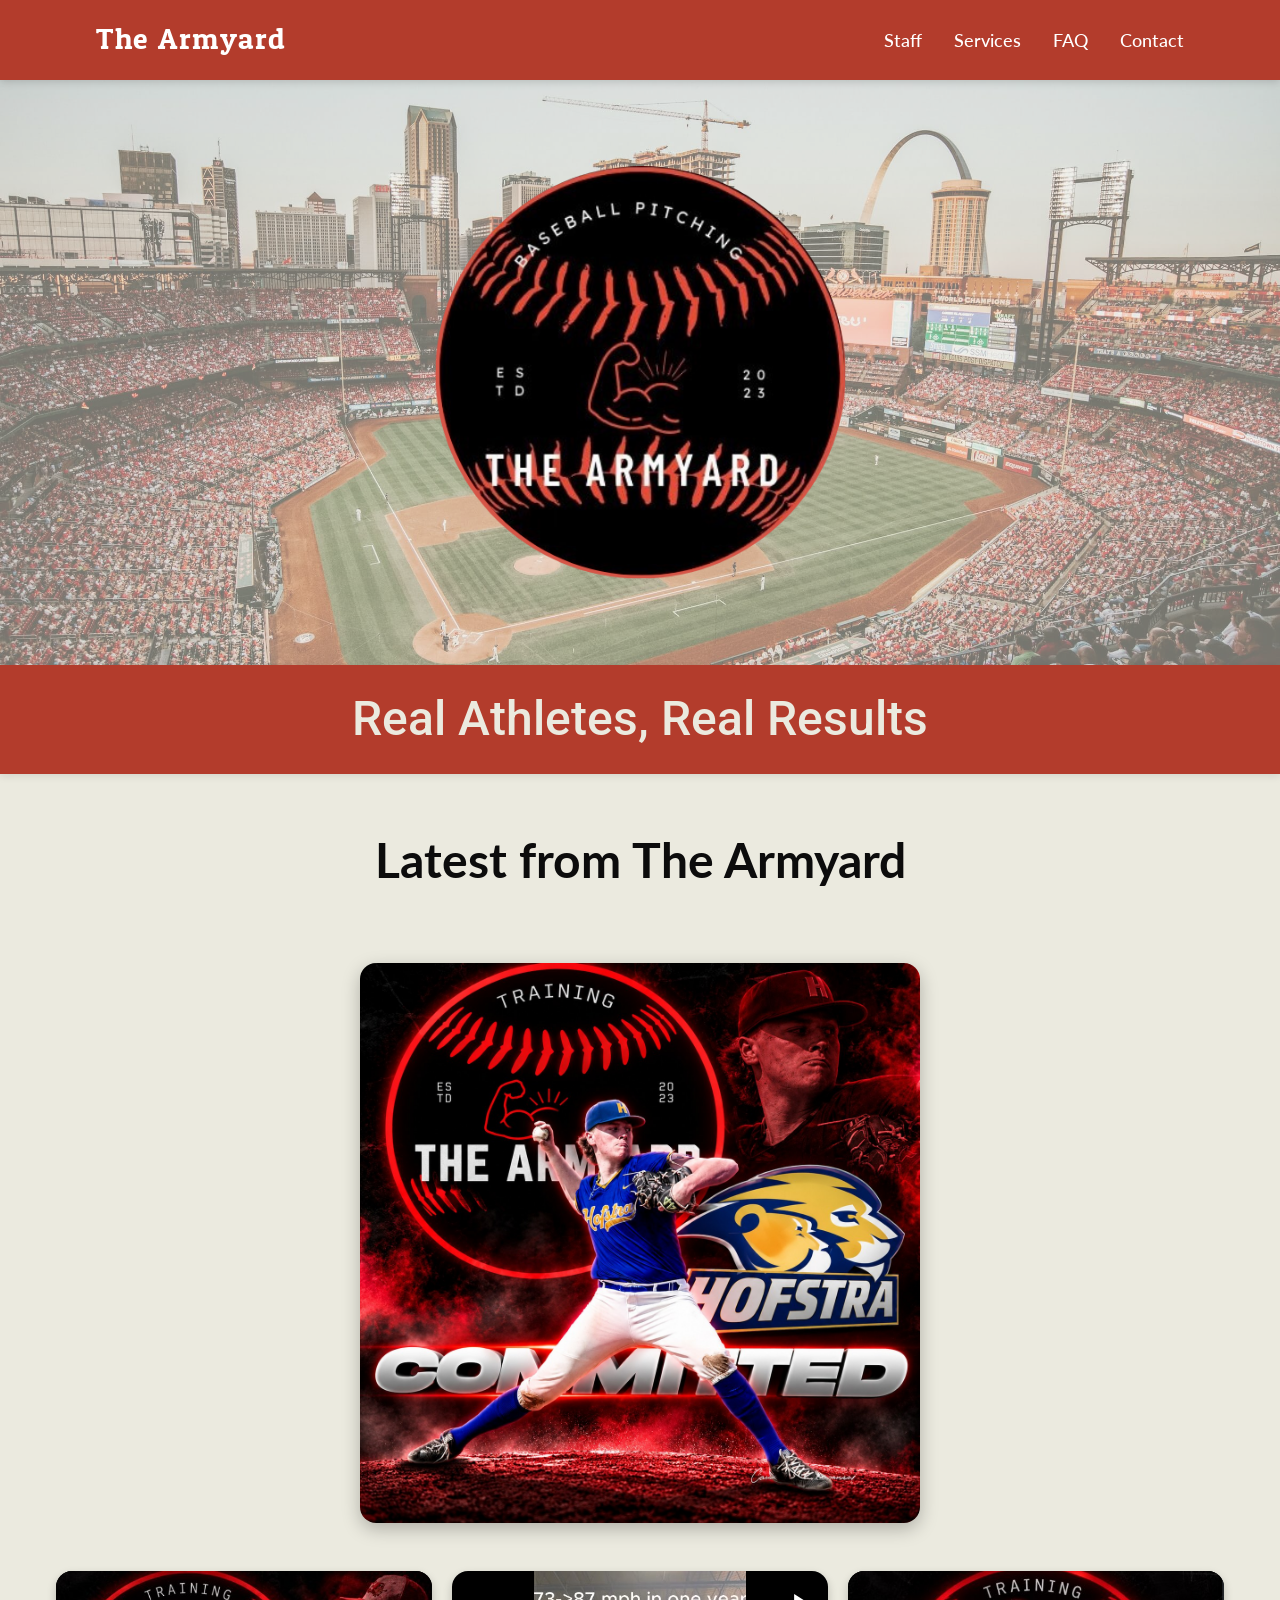
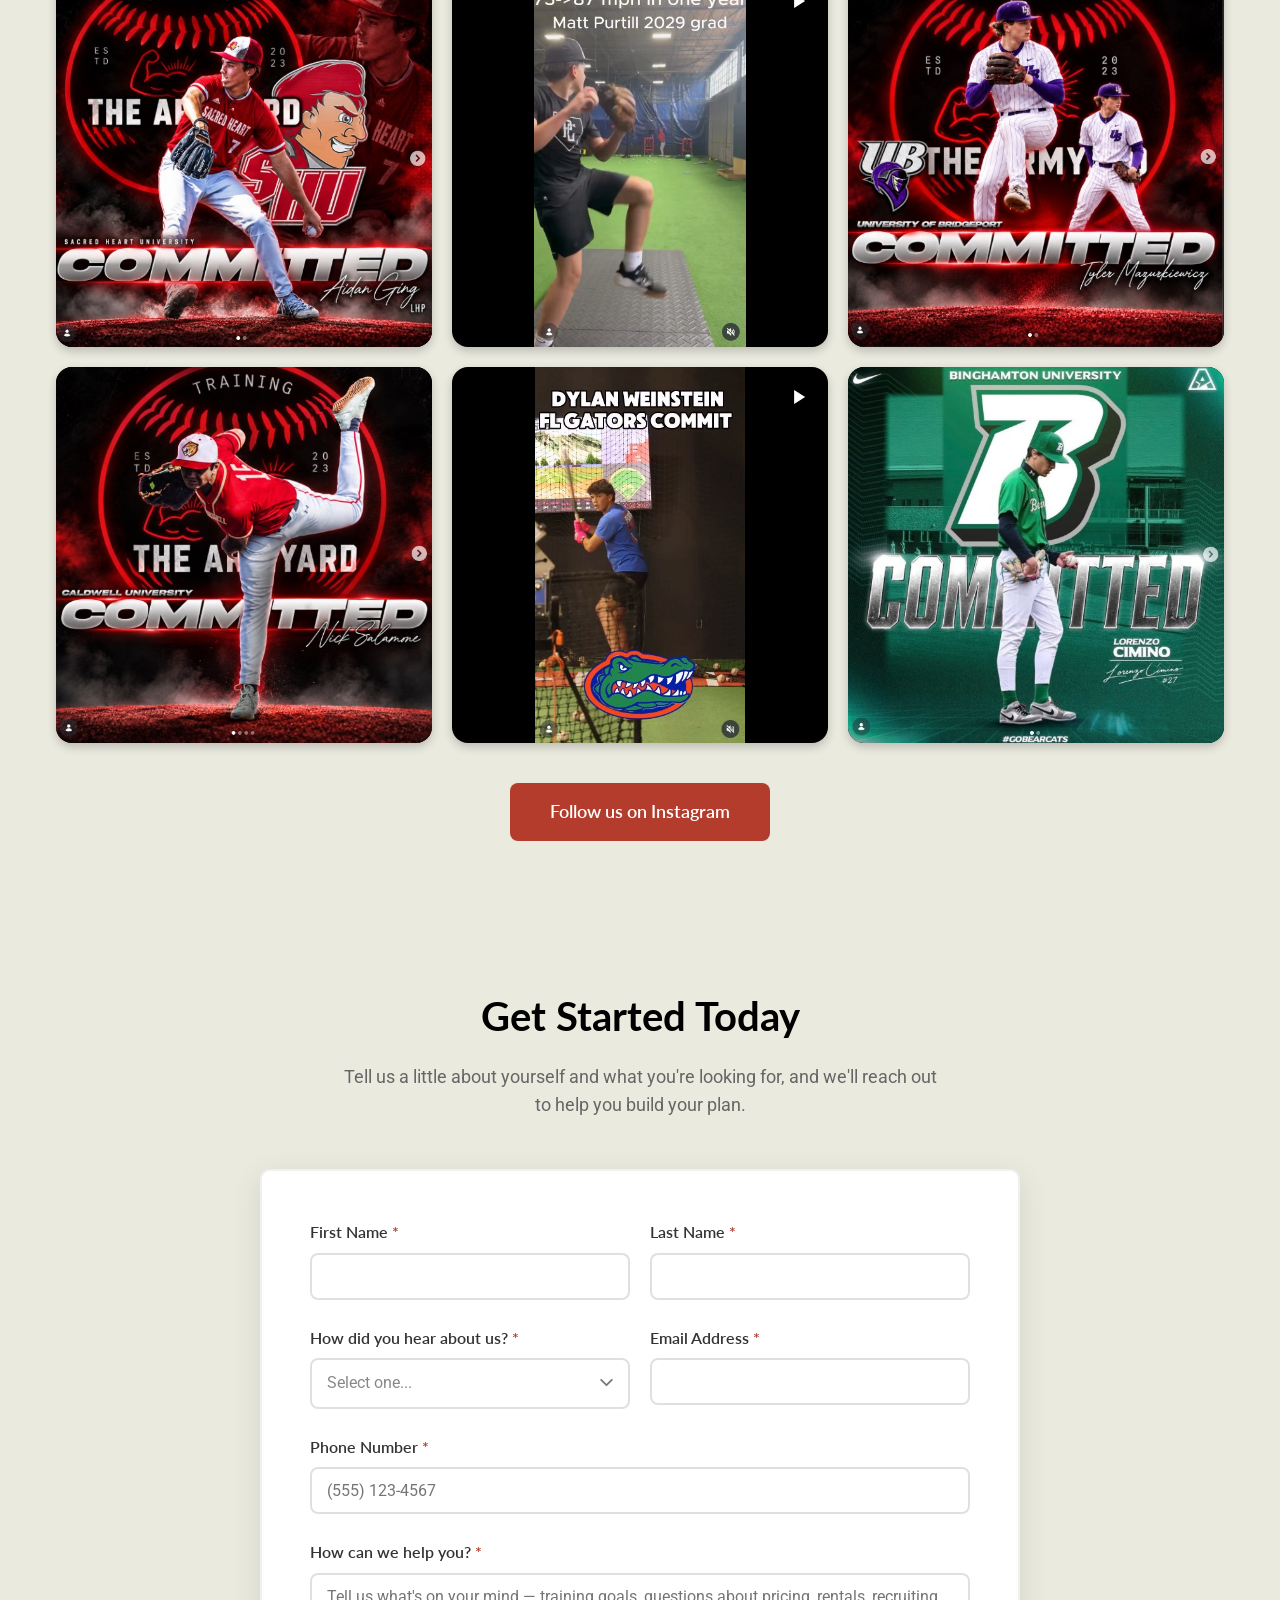
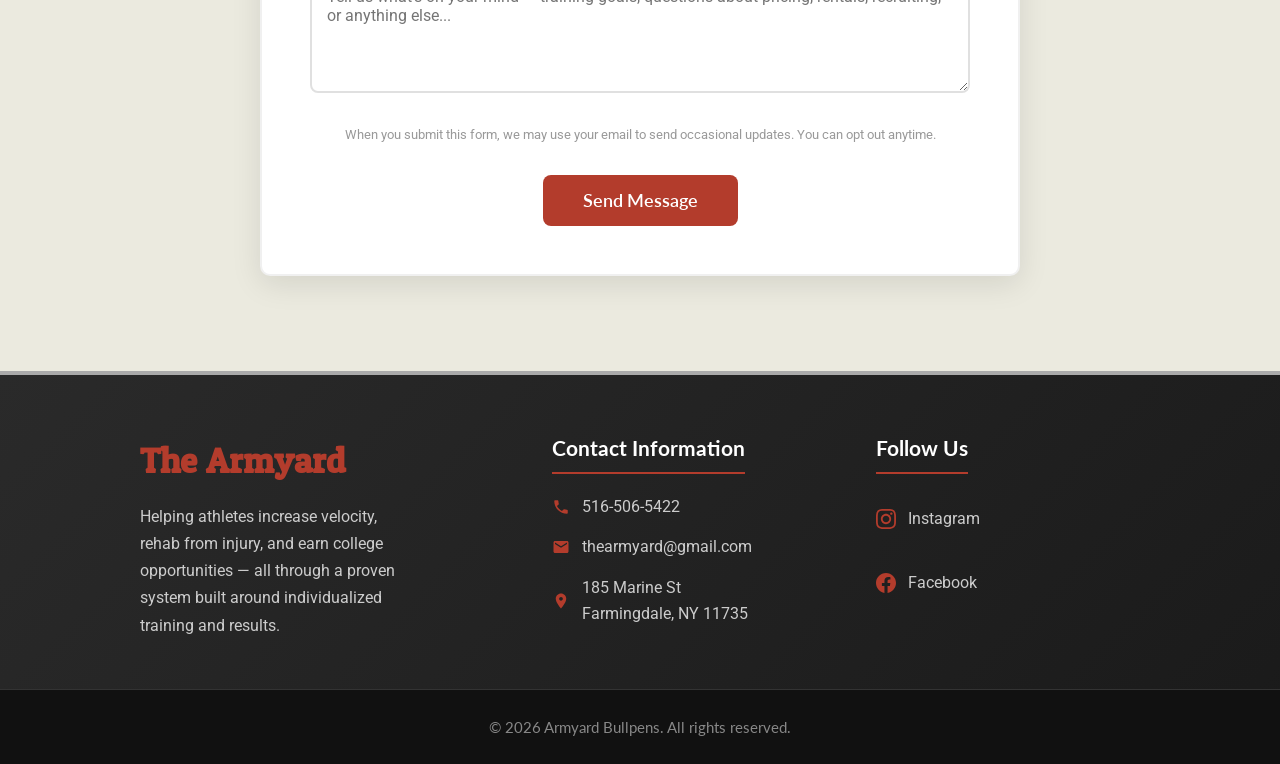
==== commit 488bd853: "image place holders" ====
--- a/index.html
+++ b/index.html
@@ -95,9 +95,10 @@
 
         <!-- ===========================================
             LATEST FROM INSTAGRAM
-            Featured commitment graphic + Instagram embeds.
-            To change a post: edit the URL
-            in the matching iframe src (keep the /embed/ at the end).
+            Featured commitment graphic + a grid of images that link
+            to Instagram posts. To change one: replace the image file in
+            images/instagram/ and update the href to the new post link.
+            Reels get class "insta-tile insta-tile-reel" (adds a play icon).
             =========================================== -->
         <section class="insta-section">
             <h2 class="section-title">Latest from The Armyard</h2>
@@ -107,24 +108,30 @@
             </figure>
 
             <div class="insta-grid">
-                <div class="insta-item">
-                    <iframe class="insta-embed" src="https://www.instagram.com/p/De2wCvelP2S/embed/" height="700" loading="lazy" scrolling="no" allowtransparency="true" allowfullscreen title="Instagram post from The Armyard"></iframe>
-                </div>
-                <div class="insta-item">
-                    <iframe class="insta-embed" src="https://www.instagram.com/reel/Deh3wmIPL1W/embed/" height="700" loading="lazy" scrolling="no" allowtransparency="true" allowfullscreen title="Instagram post from The Armyard"></iframe>
-                </div>
-                <div class="insta-item">
-                    <iframe class="insta-embed" src="https://www.instagram.com/p/Ddz0bN7lORj/embed/" height="700" loading="lazy" scrolling="no" allowtransparency="true" allowfullscreen title="Instagram post from The Armyard"></iframe>
-                </div>
-                <div class="insta-item">
-                    <iframe class="insta-embed" src="https://www.instagram.com/p/Dde1MkEEUSP/embed/" height="700" loading="lazy" scrolling="no" allowtransparency="true" allowfullscreen title="Instagram post from The Armyard"></iframe>
-                </div>
-                <div class="insta-item">
-                    <iframe class="insta-embed" src="https://www.instagram.com/reel/DbpDh77h51A/embed/" height="700" loading="lazy" scrolling="no" allowtransparency="true" allowfullscreen title="Instagram post from The Armyard"></iframe>
-                </div>
-                <div class="insta-item">
-                    <iframe class="insta-embed" src="https://www.instagram.com/p/DaWDxy2FKMu/embed/" height="700" loading="lazy" scrolling="no" allowtransparency="true" allowfullscreen title="Instagram post from The Armyard"></iframe>
-                </div>
+                <a class="insta-tile" href="https://www.instagram.com/p/De2wCvelP2S/" target="_blank" rel="noopener" aria-label="Aidan Ging committed to Sacred Heart University (opens Instagram)">
+                    <img src="images/instagram/ig_1_sacred_heart.jpg" alt="Aidan Ging committed to Sacred Heart University" loading="lazy">
+                    
+                </a>
+                <a class="insta-tile insta-tile-reel" href="https://www.instagram.com/reel/Deh3wmIPL1W/" target="_blank" rel="noopener" aria-label="Matt Purtill, 2029 grad: 73 to 87 mph in one year (opens Instagram)">
+                    <img src="images/instagram/ig_2_matt_purtill.jpg" alt="Matt Purtill, 2029 grad: 73 to 87 mph in one year" loading="lazy">
+                    <span class="insta-play" aria-hidden="true"></span>
+                </a>
+                <a class="insta-tile" href="https://www.instagram.com/p/Ddz0bN7lORj/" target="_blank" rel="noopener" aria-label="Tyler Mazurkiewicz committed to University of Bridgeport (opens Instagram)">
+                    <img src="images/instagram/ig_3_bridgeport.jpg" alt="Tyler Mazurkiewicz committed to University of Bridgeport" loading="lazy">
+                    
+                </a>
+                <a class="insta-tile" href="https://www.instagram.com/p/Dde1MkEEUSP/" target="_blank" rel="noopener" aria-label="Nick Salamone committed to Caldwell University (opens Instagram)">
+                    <img src="images/instagram/ig_4_caldwell.jpg" alt="Nick Salamone committed to Caldwell University" loading="lazy">
+                    
+                </a>
+                <a class="insta-tile insta-tile-reel" href="https://www.instagram.com/reel/DbpDh77h51A/" target="_blank" rel="noopener" aria-label="Dylan Weinstein, Florida Gators commit (opens Instagram)">
+                    <img src="images/instagram/ig_5_dylan_weinstein.jpg" alt="Dylan Weinstein, Florida Gators commit" loading="lazy">
+                    <span class="insta-play" aria-hidden="true"></span>
+                </a>
+                <a class="insta-tile" href="https://www.instagram.com/p/DaWDxy2FKMu/" target="_blank" rel="noopener" aria-label="Lorenzo Cimino committed to Binghamton University (opens Instagram)">
+                    <img src="images/instagram/ig_6_binghamton.jpg" alt="Lorenzo Cimino committed to Binghamton University" loading="lazy">
+                    
+                </a>
             </div>
 
             <p class="insta-follow">
--- a/styles.css
+++ b/styles.css
@@ -302,25 +302,65 @@
 
 .insta-grid {
   display: grid;
-  grid-template-columns: repeat(auto-fit, minmax(min(100%, 326px), 1fr));
-  gap: 1.5rem;
-  align-items: start;
-  justify-items: center;
+  grid-template-columns: repeat(3, 1fr);
+  gap: 1.25rem;
 }
 
-.insta-item {
-  width: 100%;
-  max-width: 540px;
+.insta-tile {
+  position: relative;
+  display: block;
+  aspect-ratio: 1 / 1;
+  overflow: hidden;
+  border-radius: 1rem;
+  background: #000;
+  box-shadow: 0 4px 10px rgba(0, 0, 0, 0.2);
+  transition: transform 0.25s, box-shadow 0.25s;
 }
 
-.insta-embed {
+.insta-tile:hover,
+.insta-tile:focus-visible {
+  transform: translateY(-4px);
+  box-shadow: 0 8px 18px rgba(0, 0, 0, 0.35);
+}
+
+.insta-tile img {
   display: block;
   width: 100%;
-  max-width: 540px;
-  margin: 0 auto;
-  border: 1px solid #dbdbdb;
-  border-radius: 12px;
-  background: #fff;
+  height: 100%;
+  object-fit: cover;
+}
+
+.insta-tile-reel img {
+  object-fit: contain;
+}
+
+.insta-play {
+  position: absolute;
+  top: 0.75rem;
+  right: 0.75rem;
+  width: 2.25rem;
+  height: 2.25rem;
+  border-radius: 50%;
+  background: rgba(0, 0, 0, 0.6);
+}
+
+.insta-play::after {
+  content: "";
+  position: absolute;
+  top: 50%;
+  left: 50%;
+  transform: translate(-35%, -50%);
+  border-left: 0.7rem solid #fff;
+  border-top: 0.45rem solid transparent;
+  border-bottom: 0.45rem solid transparent;
+}
+
+@media (max-width: 900px) {
+  .insta-grid { grid-template-columns: repeat(2, 1fr); }
+}
+
+@media (max-width: 520px) {
+  .insta-grid { grid-template-columns: 1fr; }
 }
 
 .insta-follow {
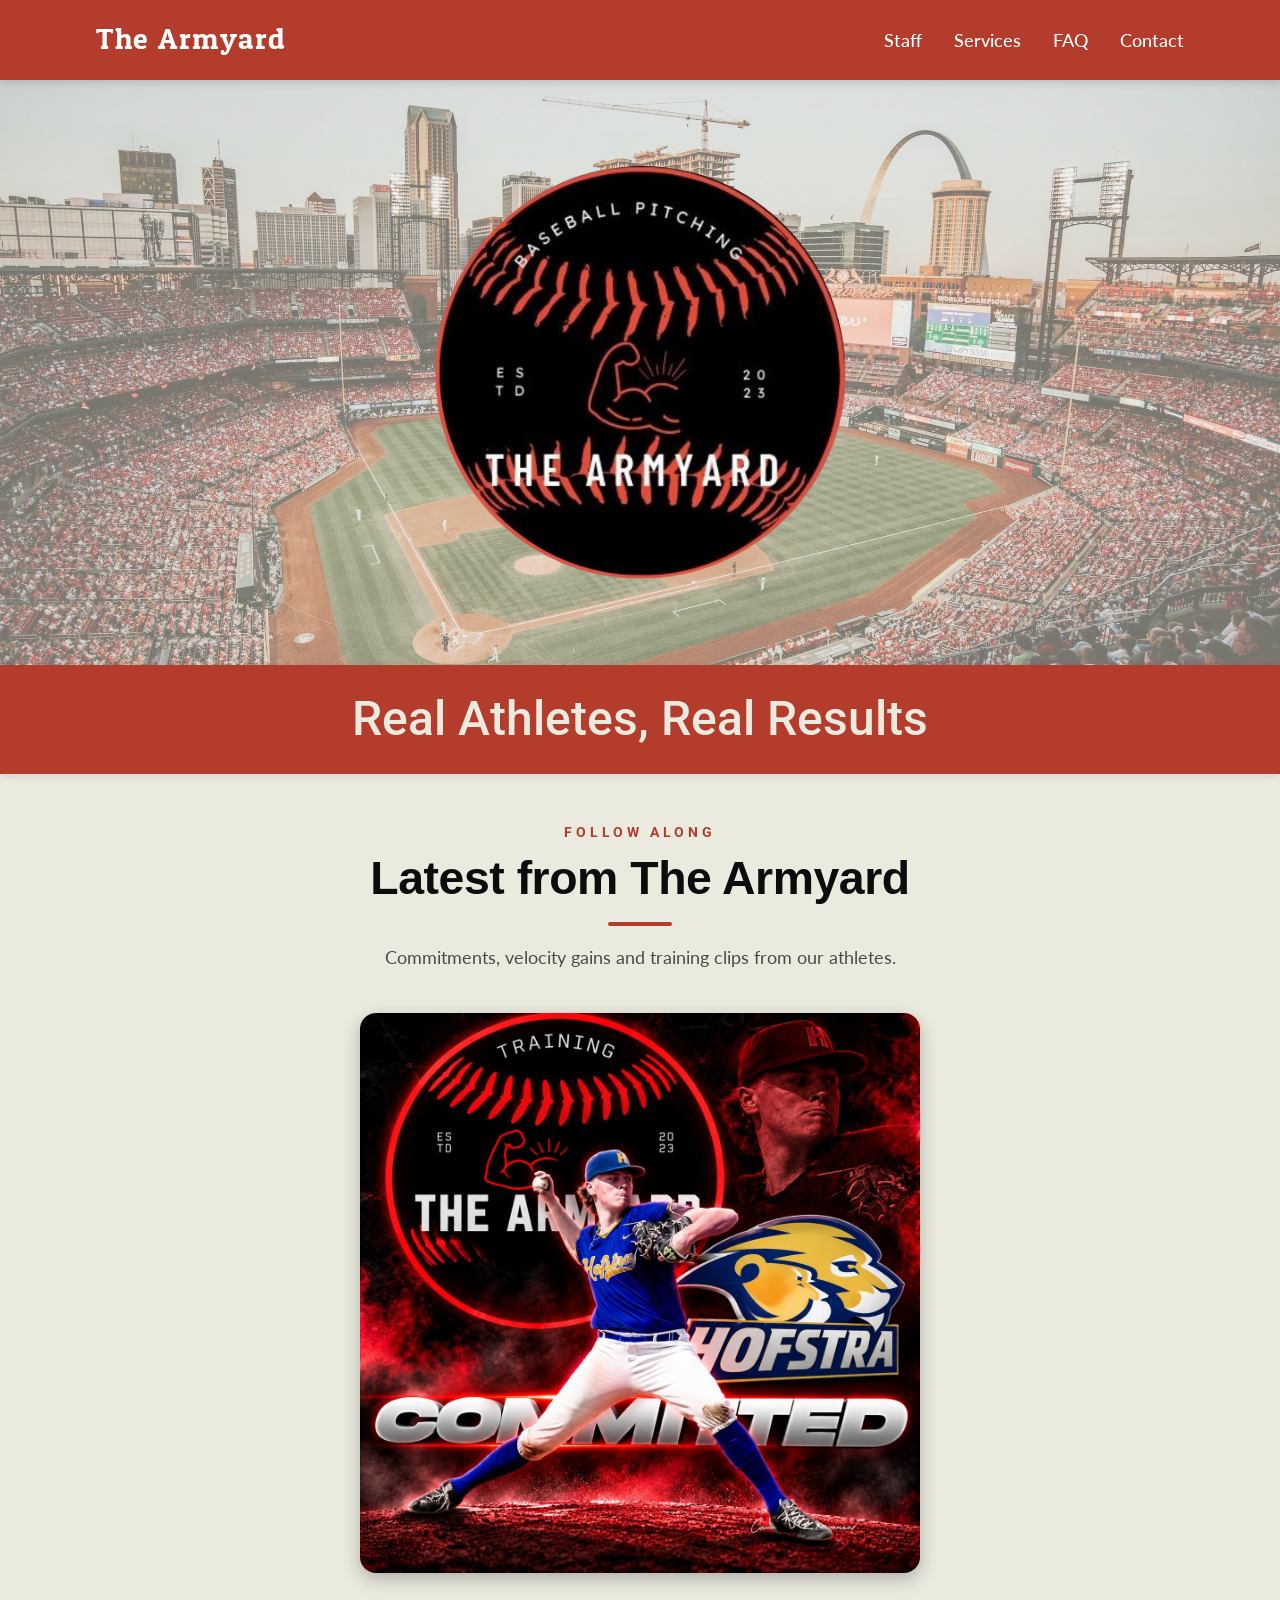
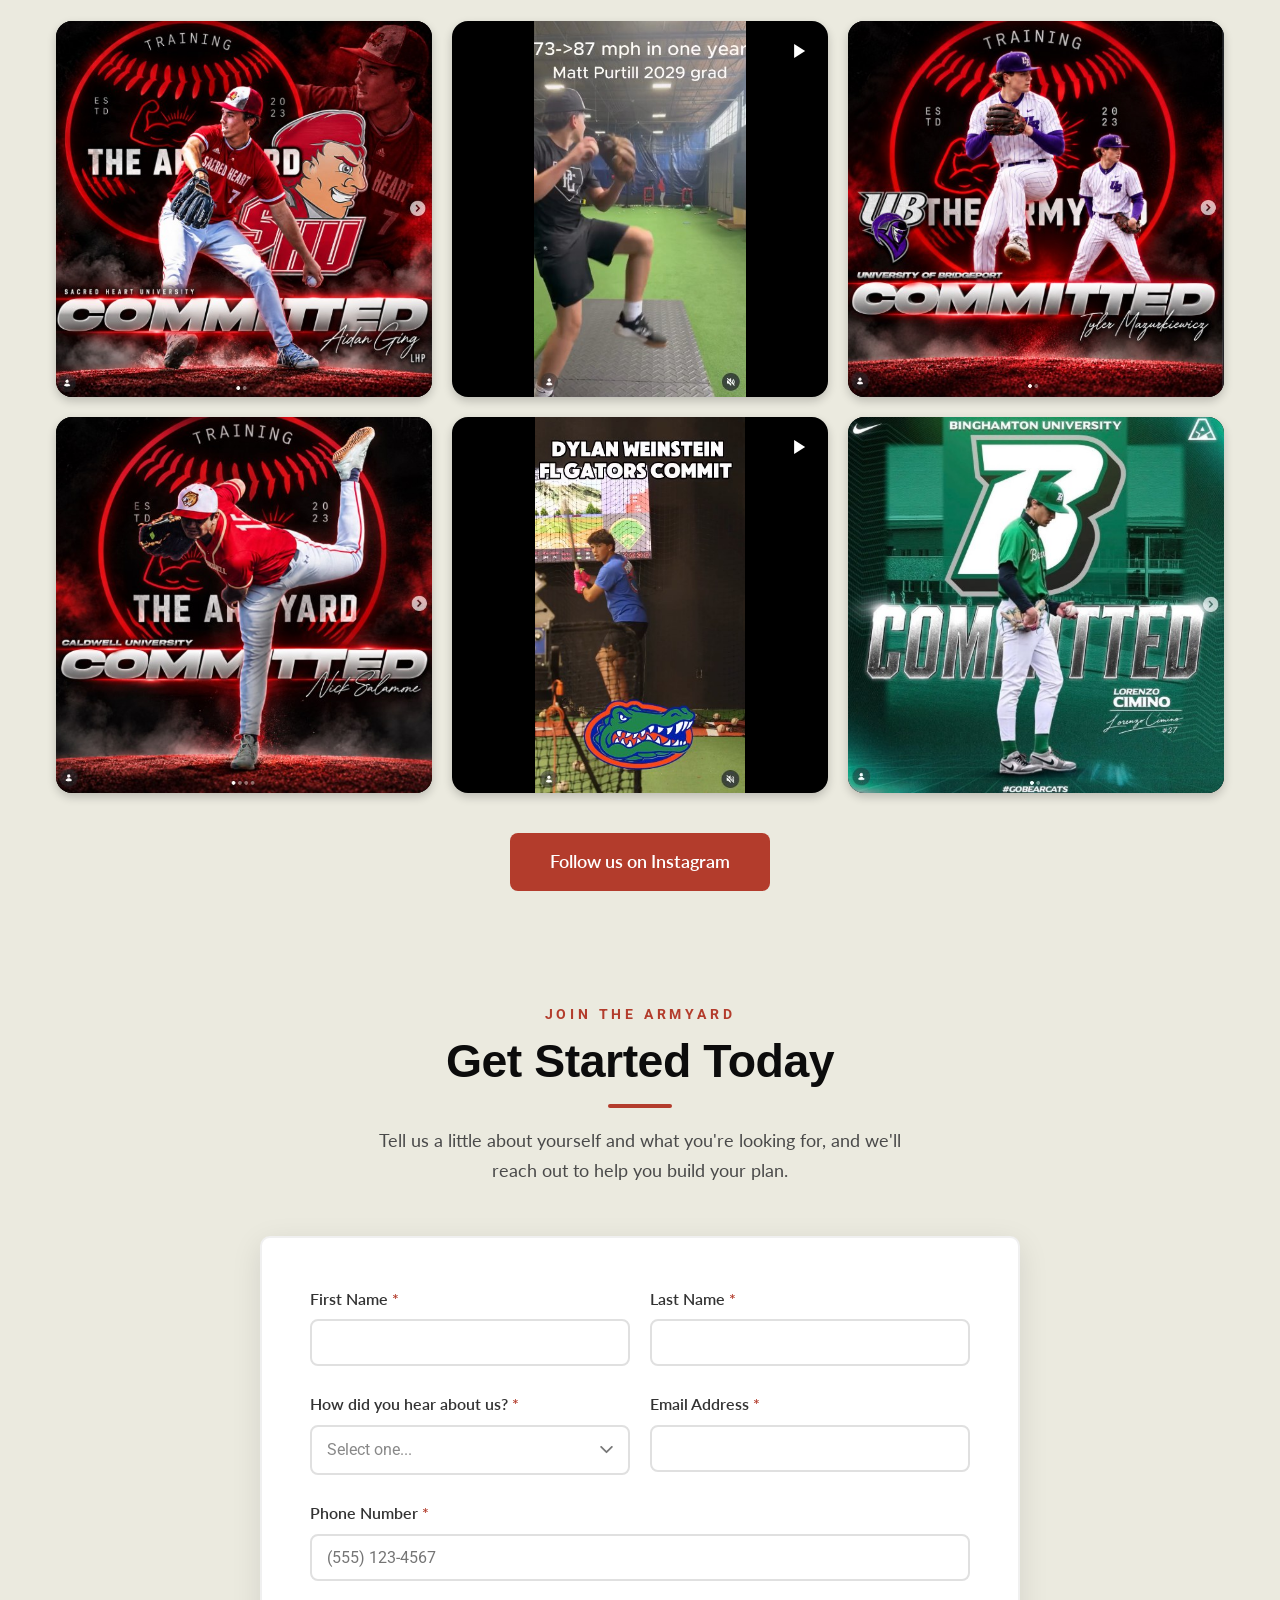
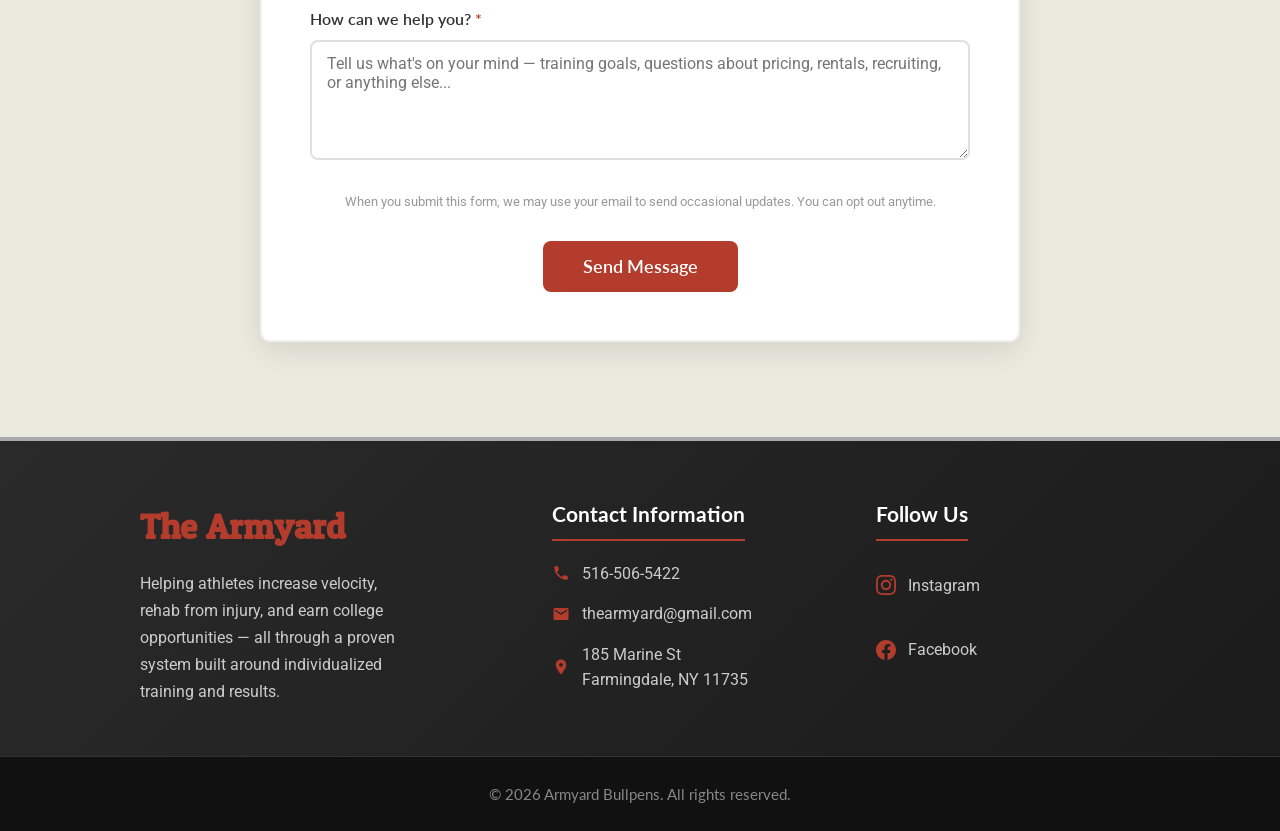
==== commit 1bda1116: "subtitles uplift on homepage" ====
--- a/index.html
+++ b/index.html
@@ -101,7 +101,12 @@
             Reels get class "insta-tile insta-tile-reel" (adds a play icon).
             =========================================== -->
         <section class="insta-section">
-            <h2 class="section-title">Latest from The Armyard</h2>
+            <div class="section-heading">
+                <span class="section-eyebrow">Follow Along</span>
+                <h2 class="section-heading-title">Latest from The Armyard</h2>
+                <span class="section-heading-rule" aria-hidden="true"></span>
+                <p class="section-heading-sub">Commitments, velocity gains and training clips from our athletes.</p>
+            </div>
 
             <figure class="commit-feature">
                 <img src="images/hofstra_commit.jpg" alt="Committed to Hofstra - The Armyard Training" loading="lazy">
@@ -261,9 +266,11 @@
             =========================================== -->
         <section class="home-intake" id="get-started">
             <div class="main-contact">
-                <div class="contact-header">
-                    <h1>Get Started Today</h1>
-                    <p>Tell us a little about yourself and what you're looking for, and we'll reach out to help you build your plan.</p>
+                <div class="contact-header section-heading">
+                    <span class="section-eyebrow">Join The Armyard</span>
+                    <h1 class="section-heading-title">Get Started Today</h1>
+                    <span class="section-heading-rule" aria-hidden="true"></span>
+                    <p class="section-heading-sub">Tell us a little about yourself and what you're looking for, and we'll reach out to help you build your plan.</p>
                 </div>
 
                 <!-- Feedback message shows here after submitting -->
--- a/styles.css
+++ b/styles.css
@@ -276,6 +276,60 @@
 }
  
  
+
+/* ===========================================
+   HOMEPAGE SECTION HEADINGS
+   Eyebrow label + title + red accent rule + subtitle.
+   Used by "Latest from The Armyard" and "Get Started".
+=========================================== */
+.section-heading {
+  text-align: center;
+  margin: 0 auto 2.5rem;
+}
+
+.section-eyebrow {
+  display: block;
+  font-family: 'Roboto', sans-serif;
+  font-size: 0.85rem;
+  font-weight: 700;
+  letter-spacing: 0.28em;
+  text-transform: uppercase;
+  color: var(--armyard-red);
+  margin-bottom: 0.6rem;
+}
+
+.section-heading .section-heading-title {
+  font-family: 'Lato', sans-serif;
+  font-size: clamp(2rem, 5vw, 2.9rem);
+  font-weight: 800;
+  line-height: 1.1;
+  letter-spacing: -0.01em;
+  color: var(--text-dark);
+  margin: 0;
+}
+
+.section-heading-rule {
+  display: block;
+  width: 64px;
+  height: 4px;
+  margin: 1.1rem auto 1.1rem;
+  border-radius: 2px;
+  background: var(--armyard-red);
+}
+
+.section-heading .section-heading-sub {
+  font-family: 'Lato', sans-serif;
+  font-size: 1.1rem;
+  line-height: 1.7;
+  color: var(--text-gray);
+  max-width: 560px;
+  margin: 0 auto;
+}
+
+.home-intake .contact-header.section-heading {
+  margin-top: 30px;
+}
+
 
 /* ===========================================
    LATEST FROM INSTAGRAM (homepage)
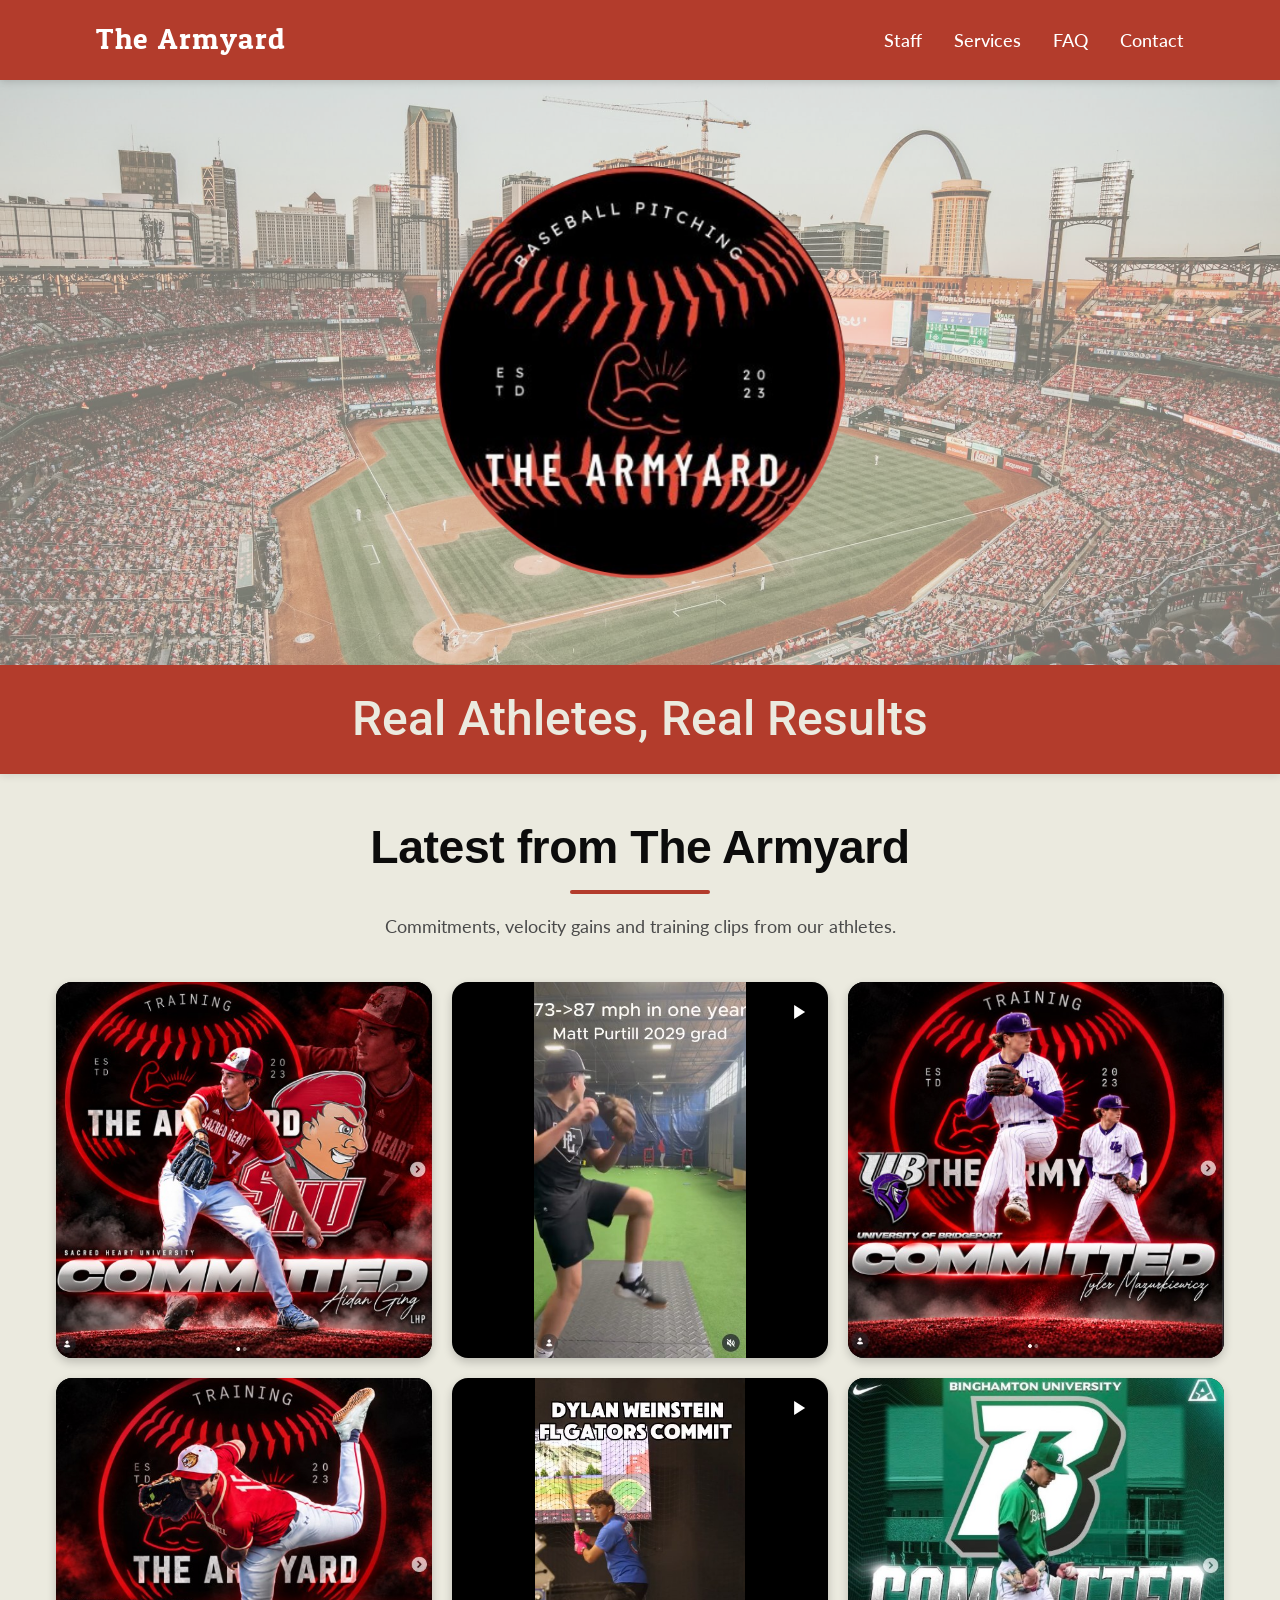
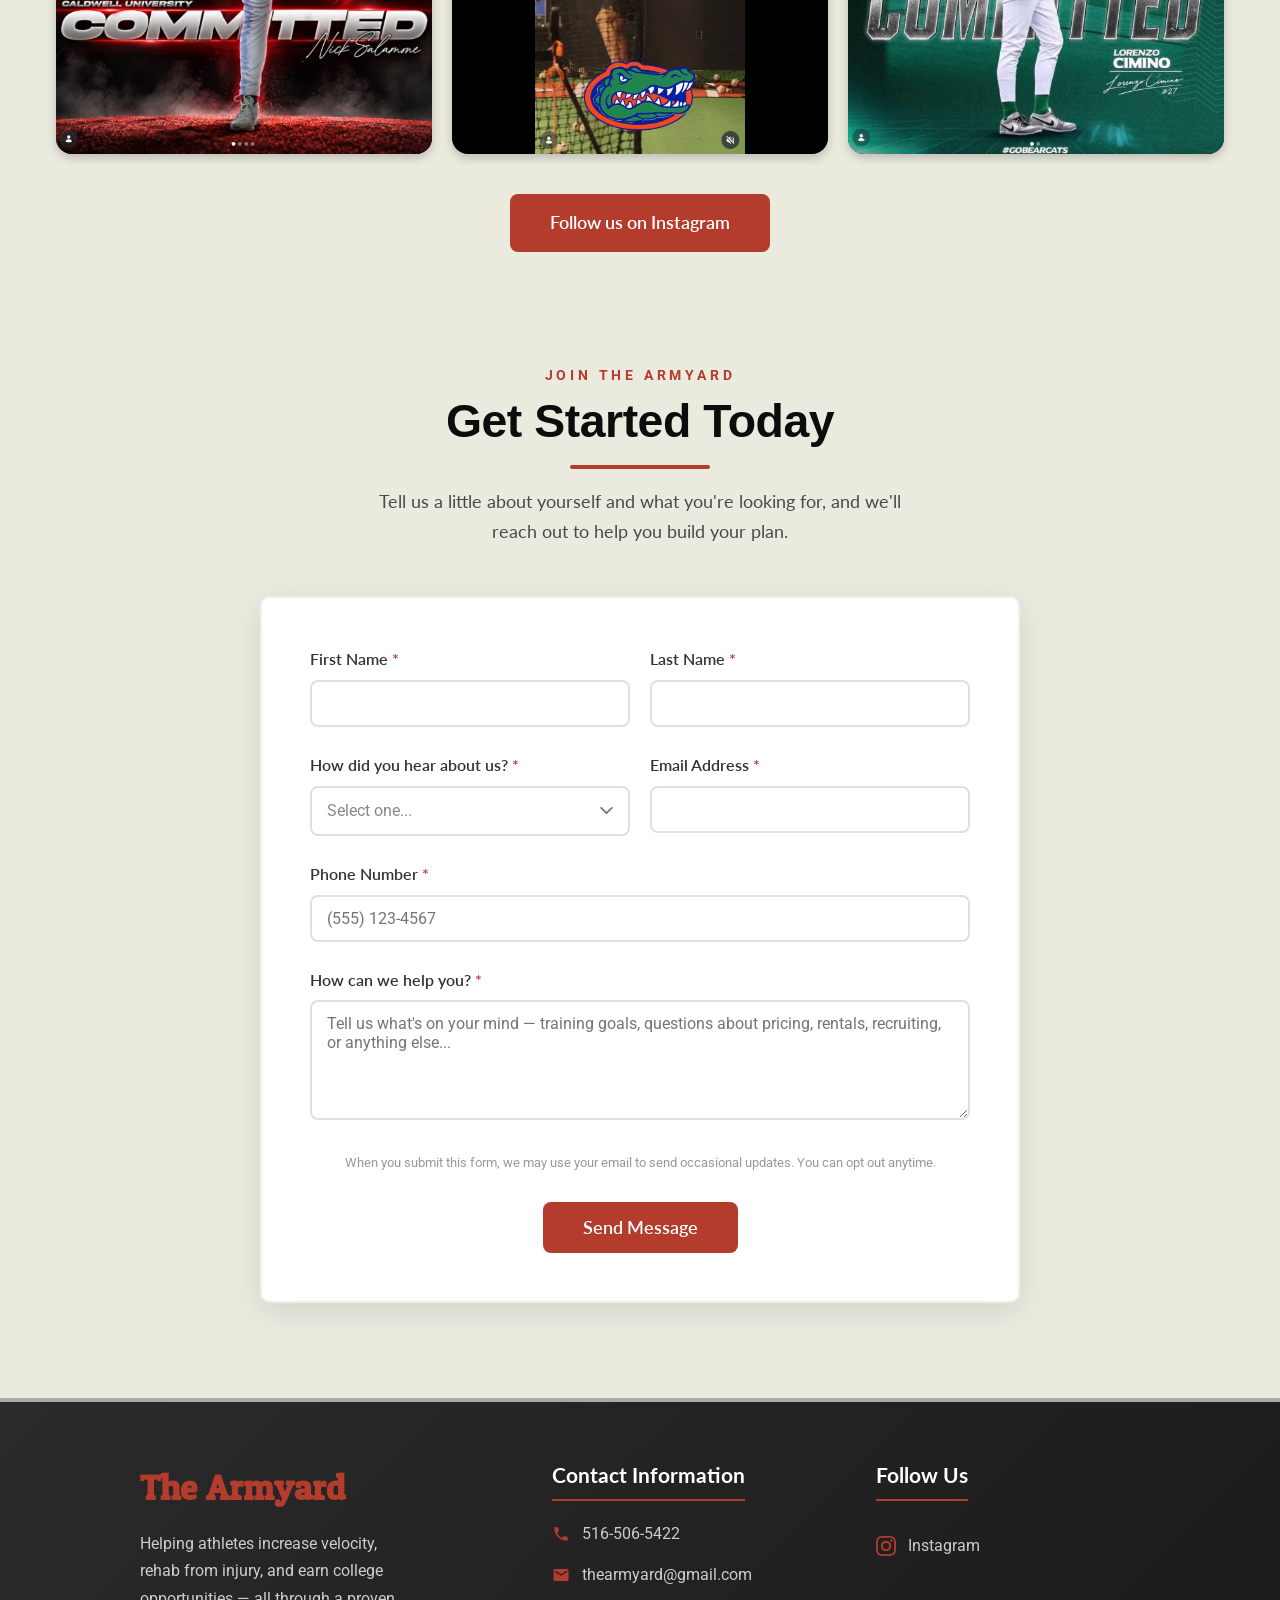
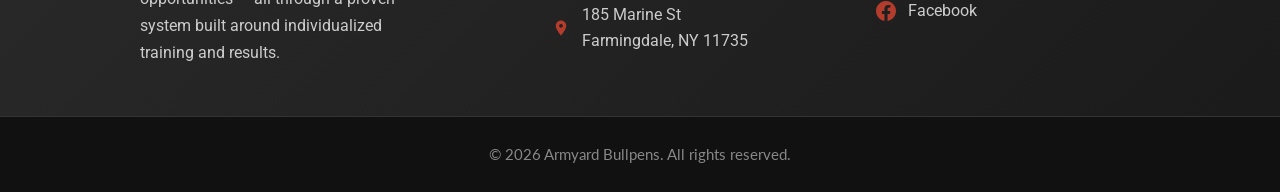
==== commit 57ecf7fc: "final text styling" ====
--- a/index.html
+++ b/index.html
@@ -95,22 +95,18 @@
 
         <!-- ===========================================
             LATEST FROM INSTAGRAM
-            Featured commitment graphic + a grid of images that link
+            A grid of images that link
             to Instagram posts. To change one: replace the image file in
             images/instagram/ and update the href to the new post link.
             Reels get class "insta-tile insta-tile-reel" (adds a play icon).
             =========================================== -->
         <section class="insta-section">
             <div class="section-heading">
-                <span class="section-eyebrow">Follow Along</span>
                 <h2 class="section-heading-title">Latest from The Armyard</h2>
                 <span class="section-heading-rule" aria-hidden="true"></span>
                 <p class="section-heading-sub">Commitments, velocity gains and training clips from our athletes.</p>
             </div>
 
-            <figure class="commit-feature">
-                <img src="images/hofstra_commit.jpg" alt="Committed to Hofstra - The Armyard Training" loading="lazy">
-            </figure>
 
             <div class="insta-grid">
                 <a class="insta-tile" href="https://www.instagram.com/p/De2wCvelP2S/" target="_blank" rel="noopener" aria-label="Aidan Ging committed to Sacred Heart University (opens Instagram)">
--- a/styles.css
+++ b/styles.css
@@ -310,7 +310,7 @@
 
 .section-heading-rule {
   display: block;
-  width: 64px;
+  width: 140px;
   height: 4px;
   margin: 1.1rem auto 1.1rem;
   border-radius: 2px;
@@ -339,19 +339,6 @@
   max-width: 1200px;
   margin: 0 auto;
   padding: 3rem 1rem;
-}
-
-.commit-feature {
-  margin: 0 auto 3rem;
-  max-width: 560px;
-}
-
-.commit-feature img {
-  display: block;
-  width: 100%;
-  height: auto;
-  border-radius: 1rem;
-  box-shadow: 0 6px 18px rgba(0, 0, 0, 0.25);
 }
 
 .insta-grid {
